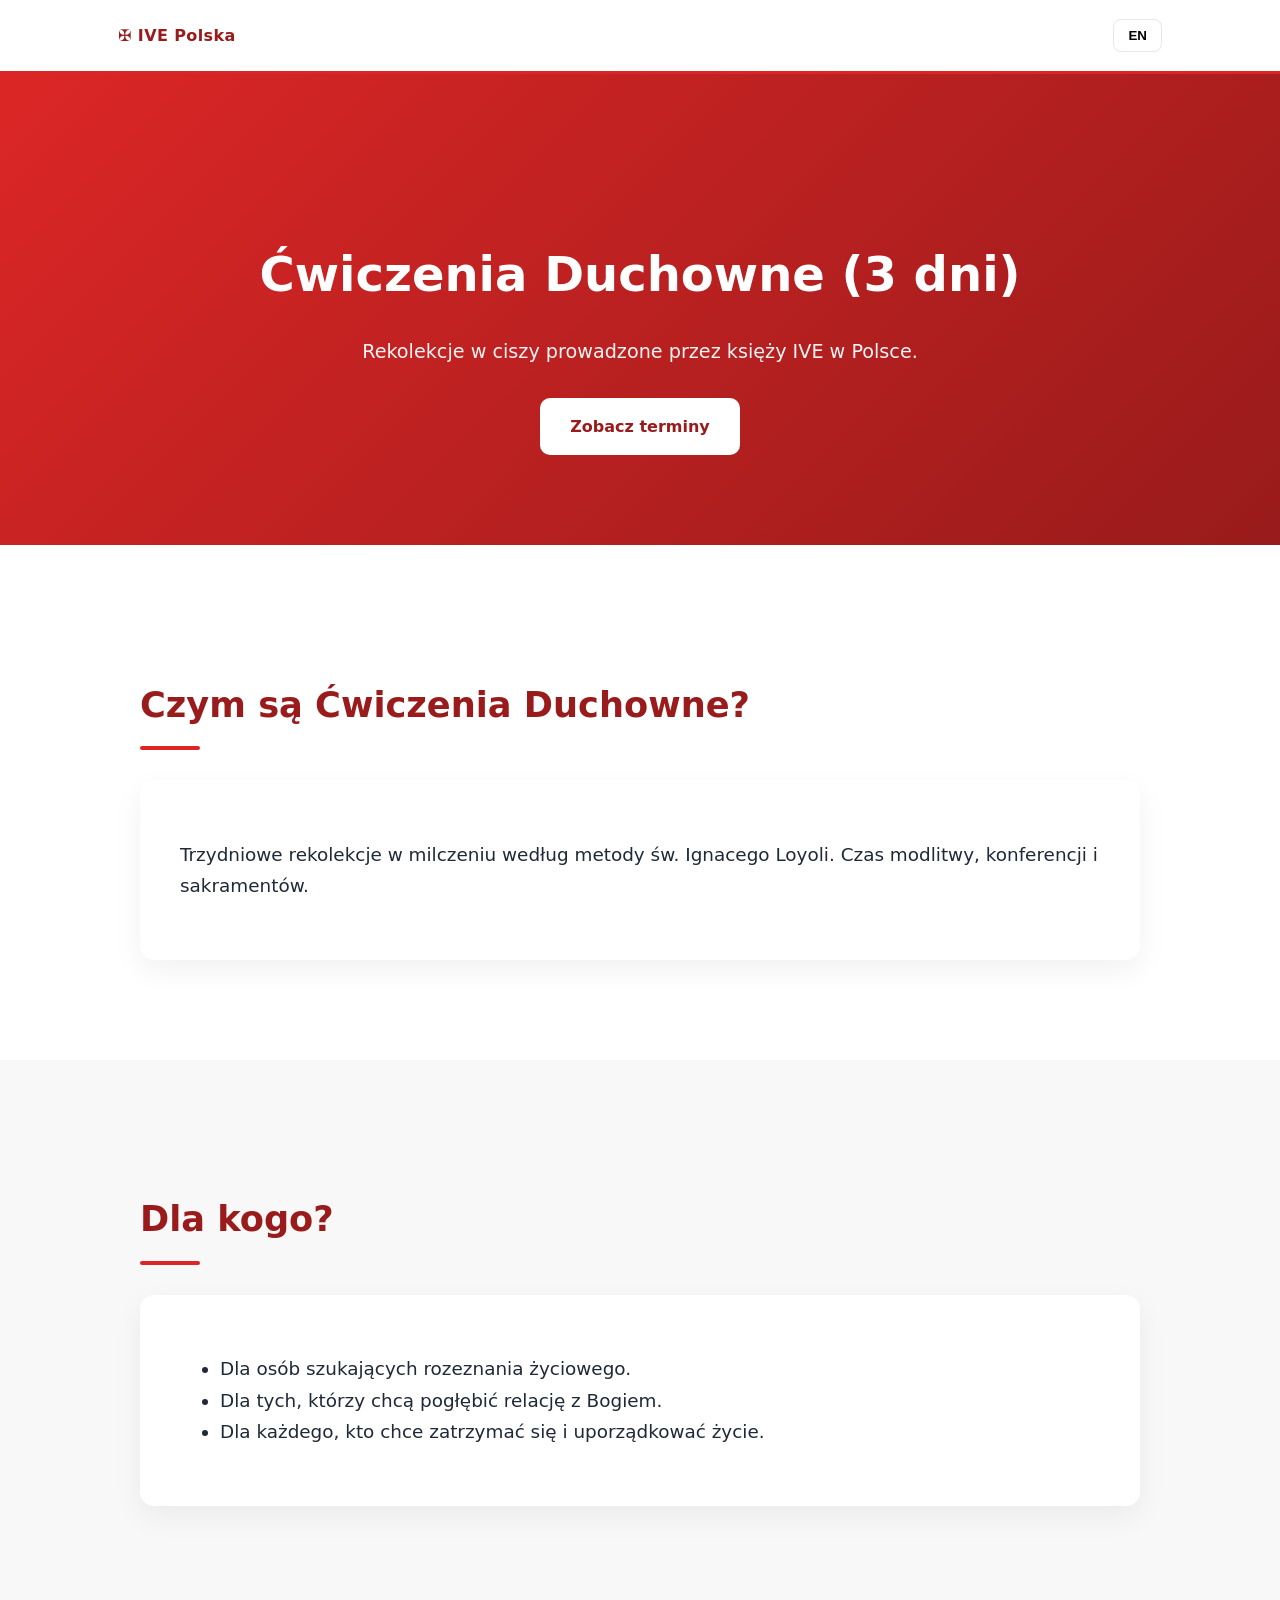
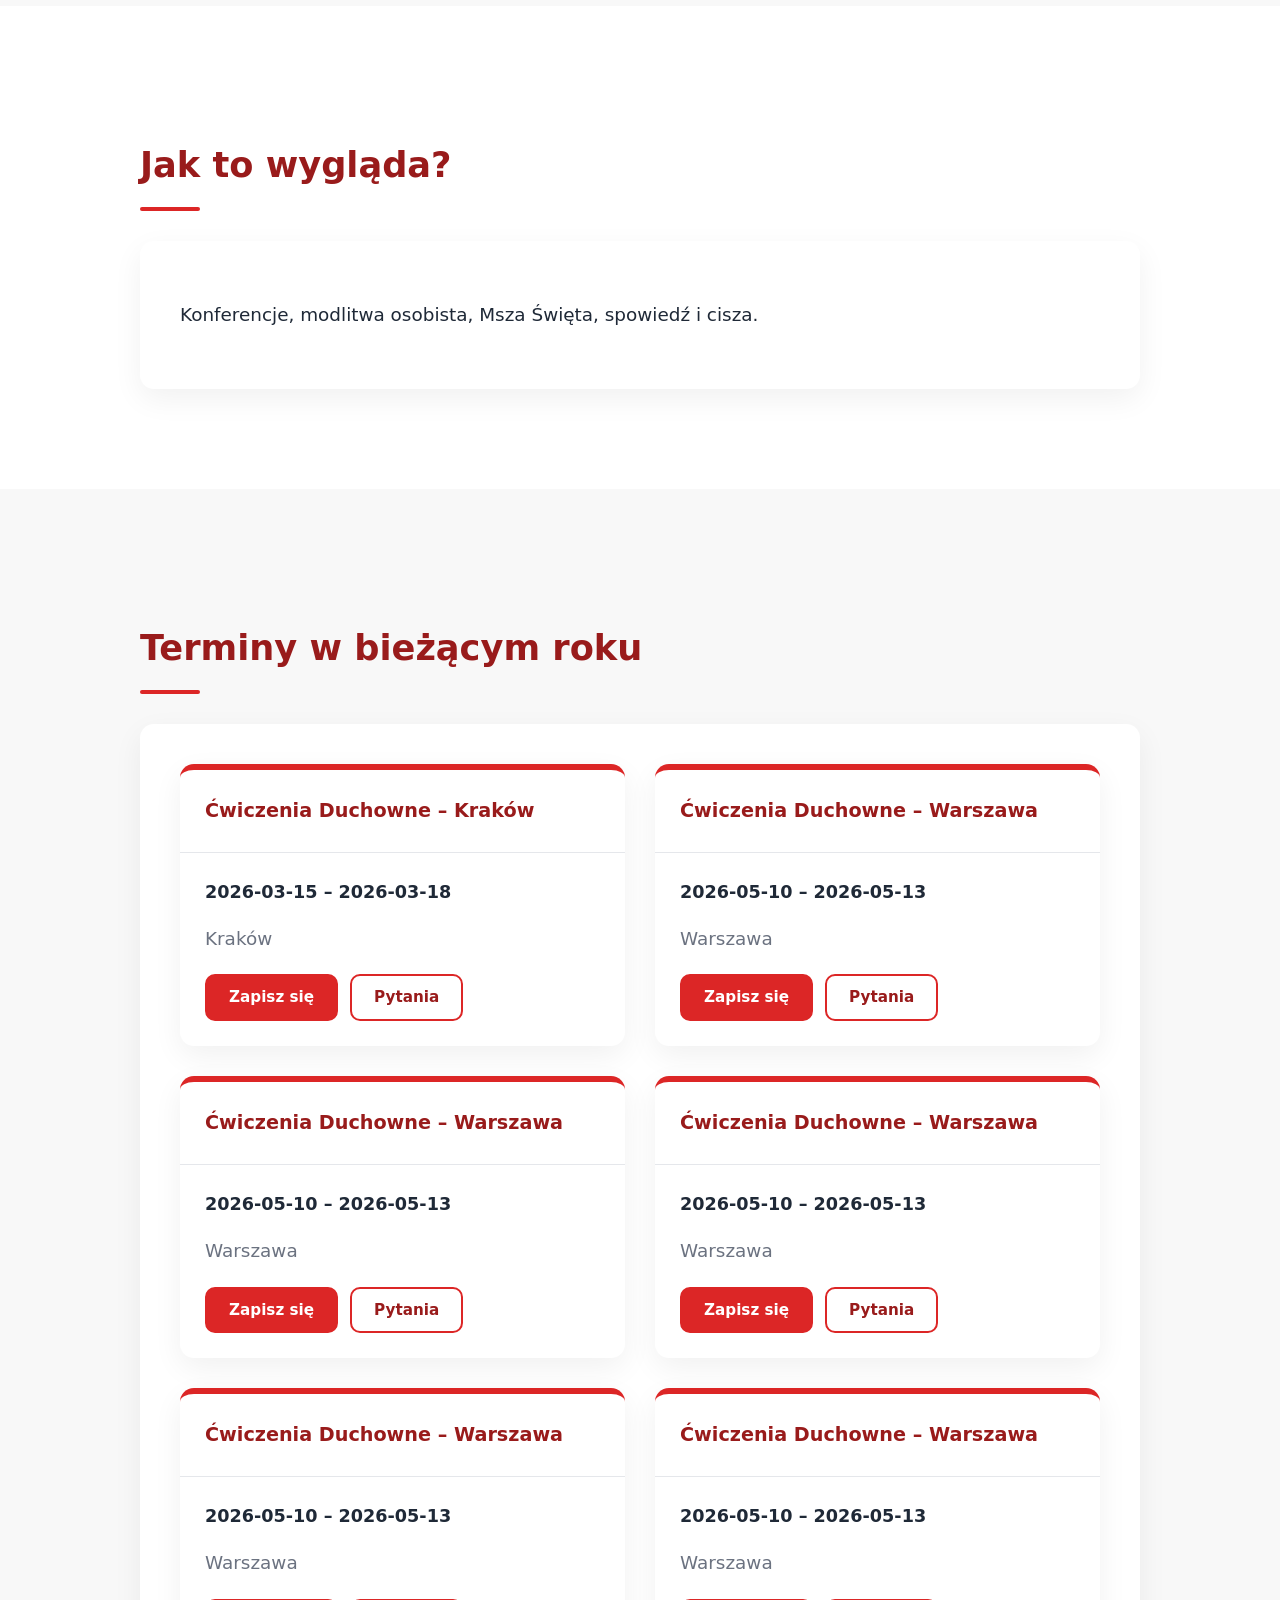
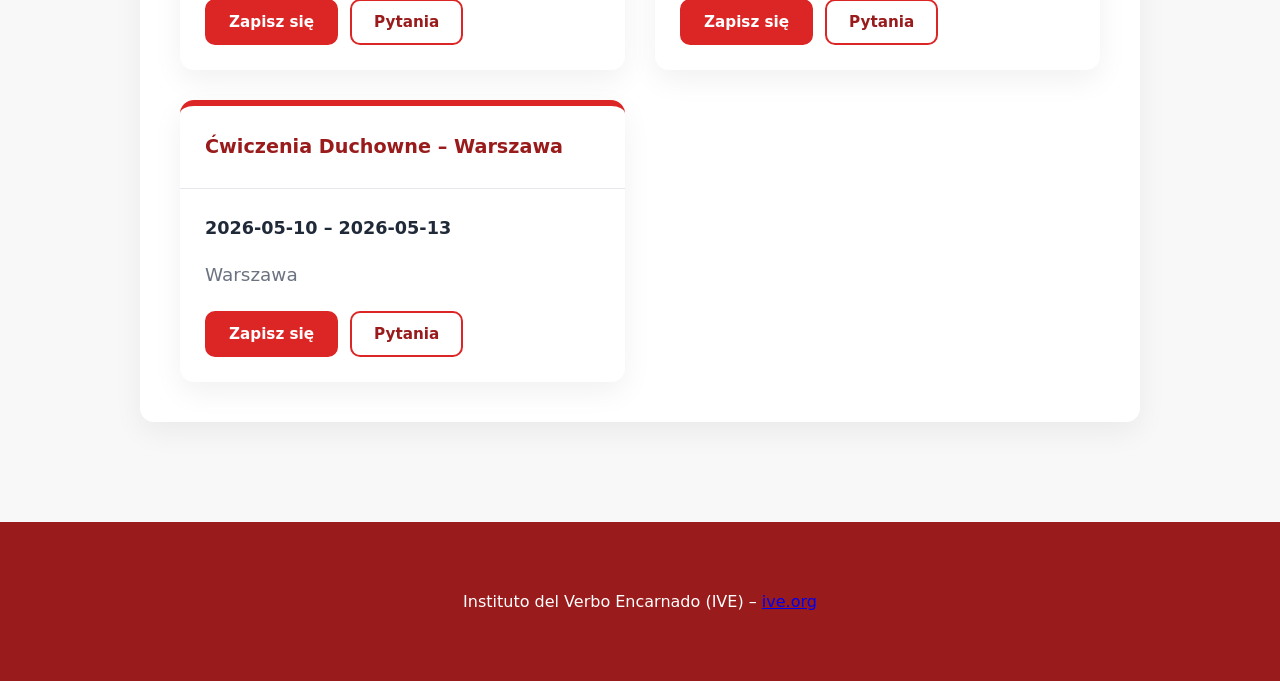
==== index.html @ 59ea500c "V0" ====
<!DOCTYPE html>
<html lang="pl">
<head>
  <meta charset="UTF-8" />
  <meta name="viewport" content="width=device-width, initial-scale=1.0" />
  <title>Ćwiczenia Duchowne IVE Polska</title>
  <meta name="description" content="Trzydniowe Ćwiczenia Duchowne prowadzone przez księży Instytutu IVE w Polsce. Sprawdź terminy i zapisz się." />
  <link rel="stylesheet" href="css/style.css" />
</head>
<body>

<header class="header">
  <div class="container">
    <div class="logo">✠ IVE Polska</div>
    <div>
      <button id="langToggle" class="btn-small">EN</button>
    </div>
  </div>
</header>

<section class="hero">
  <div class="container">
    <div id="countdown" class="countdown"></div>
    <h1 data-i18n="hero_title"></h1>
    <p data-i18n="hero_subtitle"></p>
    <a href="#events" class="btn-primary" data-i18n="hero_cta"></a>
  </div>
</section>

<section class="section">
  <div class="container">
    <div class="section-inner">
        <h2 data-i18n="about_title"></h2>
        <div class="content-block">
            <p data-i18n="about_text"></p>
        </div>
    </div>
  </div>
</section>

<section class="section alt">
  <div class="container">
    <div class="section-inner">
        <h2 data-i18n="for_whom_title"></h2>
        <div class="content-block">
            <ul>
            <li data-i18n="for_whom_1"></li>
            <li data-i18n="for_whom_2"></li>
            <li data-i18n="for_whom_3"></li>
            </ul>
        </div>
    </div>
  </div>
</section>

<section class="section">
  <div class="container">
    <div class="section-inner">
        <h2 data-i18n="how_title"></h2>
        <div class="content-block">
            <p data-i18n="how_text"></p>
        </div>
    </div>
  </div>
</section>

<section id="events" class="section alt">
  <div class="container">
    <div class="section-inner">
        <h2 data-i18n="events_title"></h2>
        <div class="content-block">
            <div id="eventsContainer" class="events-grid"></div>
        </div>
    </div>
  </div>
</section>

<footer class="footer">
  <div class="container">
    <p>Instituto del Verbo Encarnado (IVE) – <a href="https://ive.org" target="_blank">ive.org</a></p>
  </div>
</footer>

<script src="js/script.js"></script>
</body>
</html>
---- css/style.css ----
:root{
  --red:#dc2626;
  --redDark:#991b1b;
  --bg:#ffffff;
  --bgSoft:#f8f8f8;
  --text:#1f2937;
  --muted:#6b7280;
  --line:#e5e7eb;

  --radius:14px;
  --shadow:0 10px 30px rgba(0,0,0,.06);
  --shadowHover:0 18px 40px rgba(0,0,0,.10);
}

*{box-sizing:border-box}

body{
  margin:0;
  font-family: 'Segoe UI', system-ui, sans-serif;
  background:var(--bg);
  color:var(--text);
  line-height:1.7;
}

/* HEADER */

.header{
  background:white;
  border-bottom:3px solid var(--red);
  padding:18px 0;
}

.header .container{
  display:flex;
  justify-content:space-between;
  align-items:center;
}

.logo{
  font-weight:800;
  letter-spacing:.4px;
  color:var(--redDark);
  padding: 4px 0;
}

.btn-small{
  padding:8px 14px;
  border-radius:8px;
  border:1px solid var(--line);
  background:white;
  cursor:pointer;
  font-weight:600;
  margin-left: 10px;
}

/* HERO */

.hero{
  background:linear-gradient(135deg,var(--red),var(--redDark));
  color:white;
  text-align:center;
  padding:120px 20px 90px;
}

.hero h1{
  font-size:3rem;
  margin-bottom:20px;
}

.hero p{
  font-size:1.2rem;
  max-width:700px;
  margin:auto;
  opacity:.95;
}

.hero .btn-primary{
  margin-top:30px;
}

.btn-primary{
  display:inline-block;
  padding:15px 30px;
  background:white;
  color:var(--redDark);
  font-weight:700;
  text-decoration:none;
  border-radius:10px;
  transition:.3s;
}

.btn-primary:hover{
  transform:translateY(-2px);
  box-shadow:var(--shadowHover);
}

.countdown{
  margin-top:20px;
  font-weight:700;
  font-size:1.1rem;
  color:#fff4f4;
}

/* SECTIONS */

.section h2::after {
  content: "";
  display: block;
  width: 60px;
  height: 4px;
  background: var(--red);
  margin-top: 12px;
  border-radius: 2px;
}

.section-inner {
  max-width: 1000px;
  margin: 0 auto;
}

.section{
  padding:100px 20px;
}

.section.alt{
  background:var(--bgSoft);
}

.section h2{
  font-size:2.2rem;
  margin-bottom:30px;
  color:var(--redDark);
}

.content-block{
  background:white;
  padding:40px;
  border-radius:var(--radius);
  box-shadow:var(--shadow);
  max-width:1000px;
  margin:auto;
  font-size:1.15rem;
}

/* EVENTS */

.events-grid{
  display:grid;
  grid-template-columns:repeat(auto-fit,minmax(300px,1fr));
  gap:30px;
}

.event-card{
  background:white;
  border-radius:var(--radius);
  overflow:hidden;
  box-shadow:var(--shadow);
  transition:.3s;
  border-top:6px solid var(--red);
}

.event-card:hover{
  transform:translateY(-4px);
  box-shadow:var(--shadowHover);
}

.event-header{
  padding:25px;
  font-size:1.2rem;
  font-weight:700;
  color:var(--redDark);
}

.event-body{
  padding:25px;
  border-top:1px solid var(--line);
}

.event-date{
  font-weight:700;
  margin-bottom:15px;
  font-size:1.1rem;
}

.event-location{
  margin-bottom:20px;
  color:var(--muted);
}

/* ---------- BOTÕES CALENDÁRIO - CORREÇÃO REAL ---------- */

.event-actions {
  display: flex;
  gap: 12px;
  align-items: center; /* alinhamento vertical natural */
  margin-top: 14px;
}

.event-actions a {
  display: inline-block;
  padding: 12px 22px;
  border-radius: 10px;
  font-size: 0.95rem;
  font-weight: 700;
  text-decoration: none;
  transition: all .2s ease;
  line-height: 1.2;
  border: 2px solid transparent; /* ambos têm borda */
}

/* BOTÃO PRINCIPAL */
.event-actions .btn-primary {
  background: var(--red);
  color: white;
  border-color: var(--red);
}

.event-actions .btn-primary:hover {
  background: var(--redDark);
  border-color: var(--redDark);
}

/* BOTÃO SECUNDÁRIO */
.event-actions .btn-secondary {
  background: white;
  color: var(--redDark);
  border-color: var(--red);
}

.event-actions .btn-secondary:hover {
  background: rgba(220,38,38,.08);
}

/* FOOTER */

.footer{
  background:var(--redDark);
  color:white;
  padding:50px 20px;
  text-align:center;
}

/* Garante espaçamento lateral consistente */
.container {
  max-width: 1100px;
  margin: 0 auto;
  padding: 0 28px;
}

/* Ajuste específico do header */
.header {
  padding: 18px 0;
}

.header .container {
  padding: 0 28px;
}
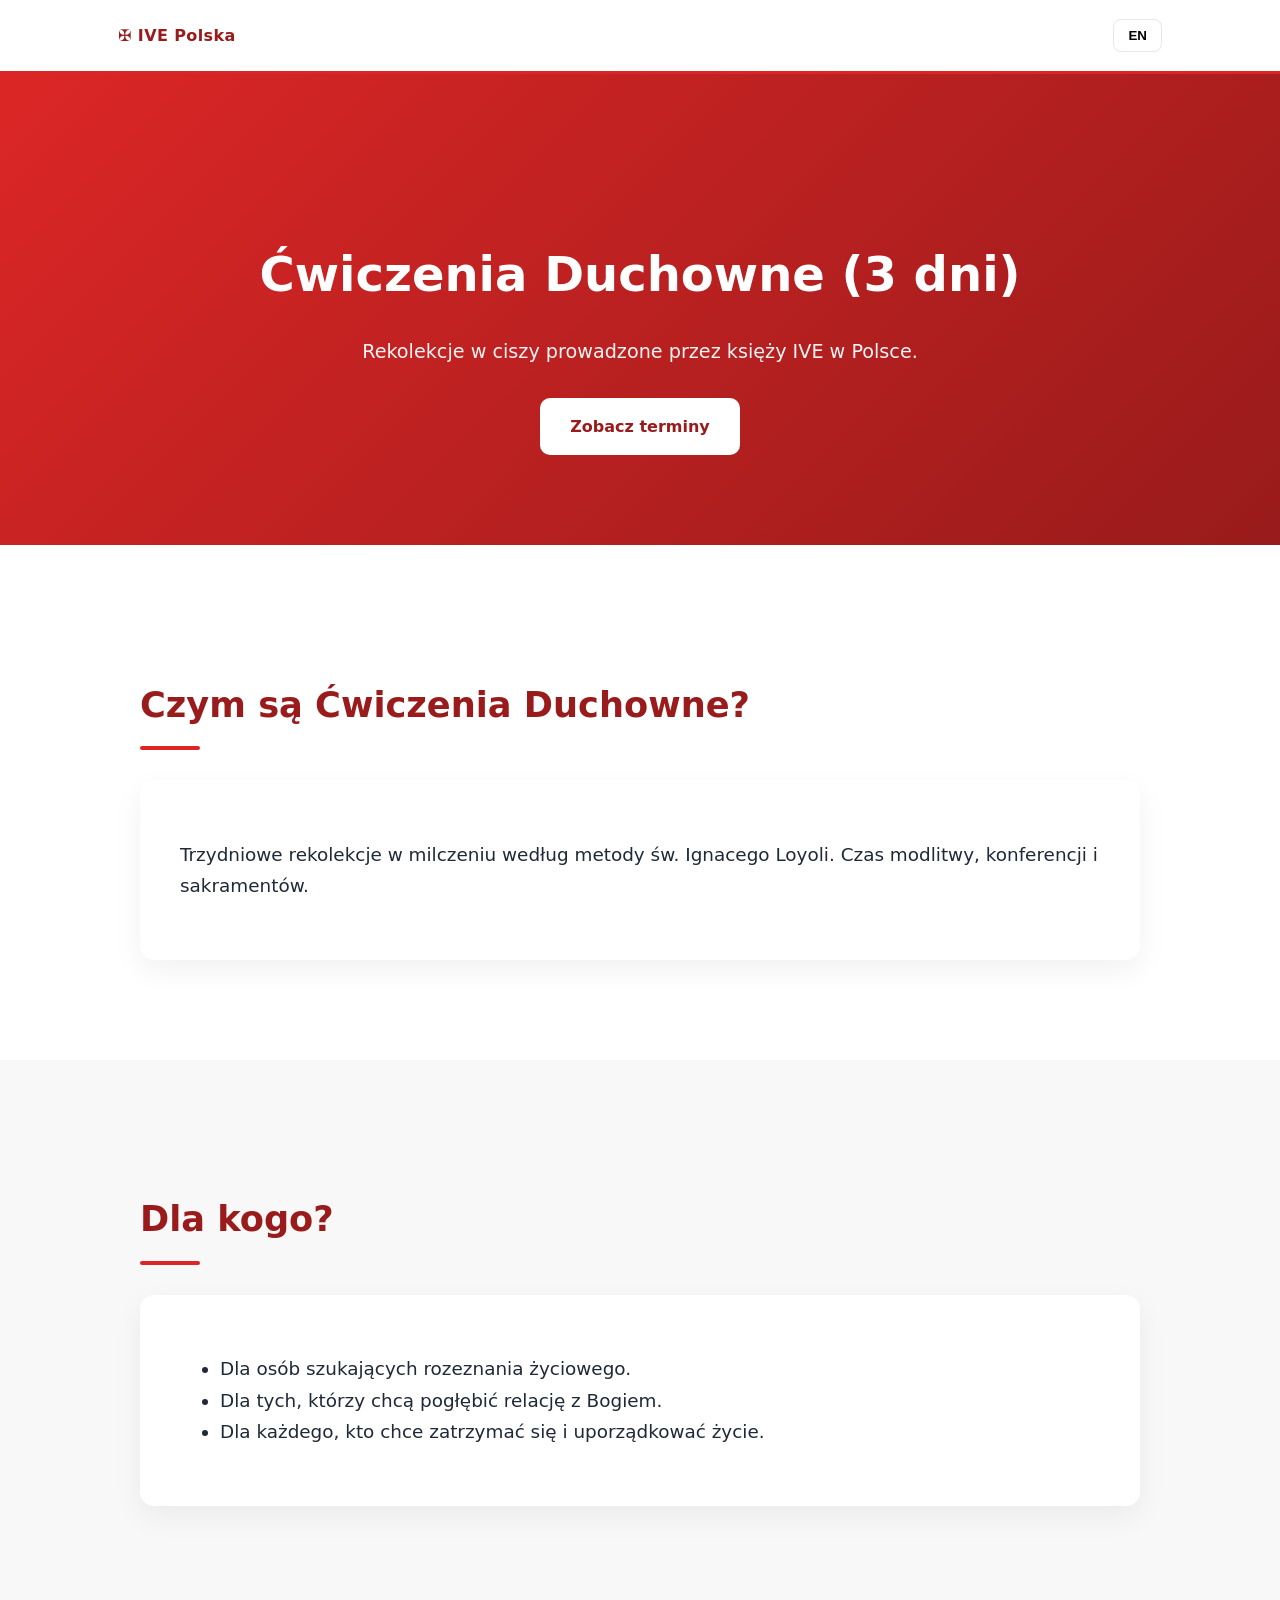
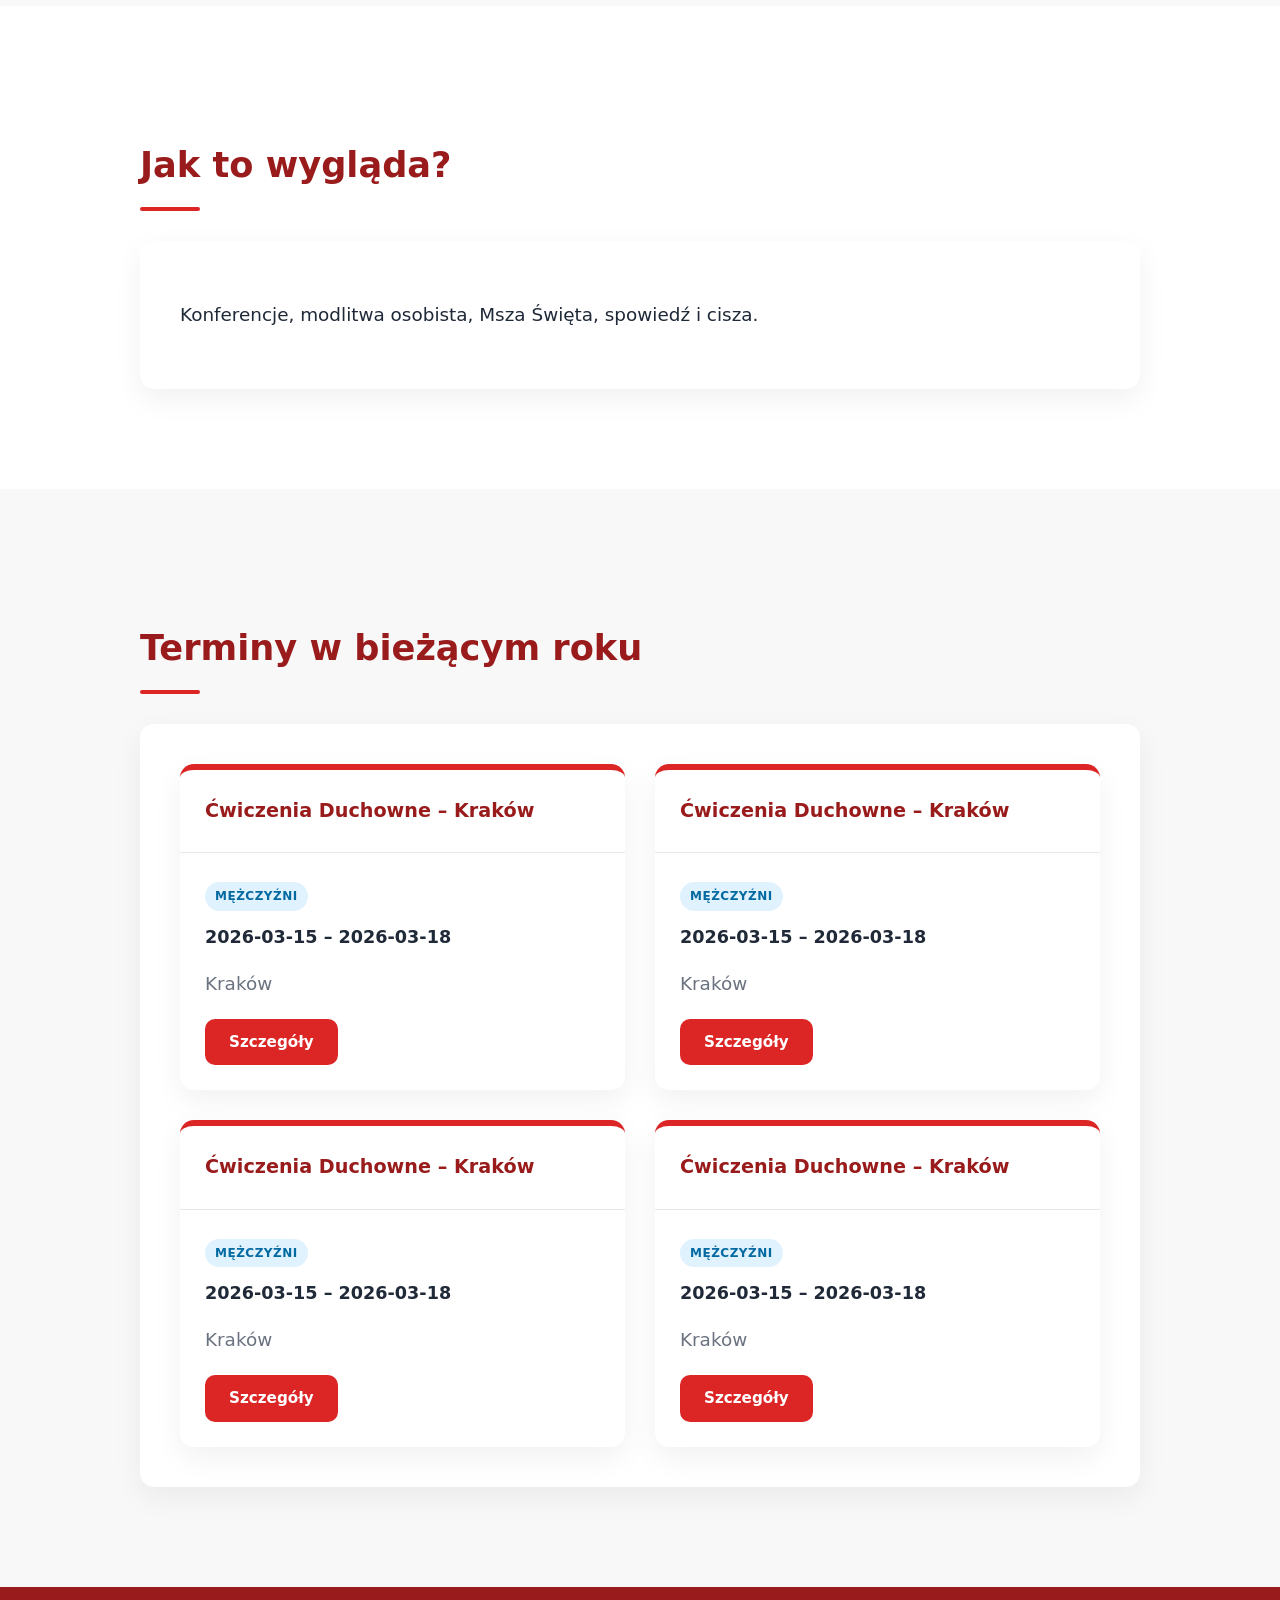
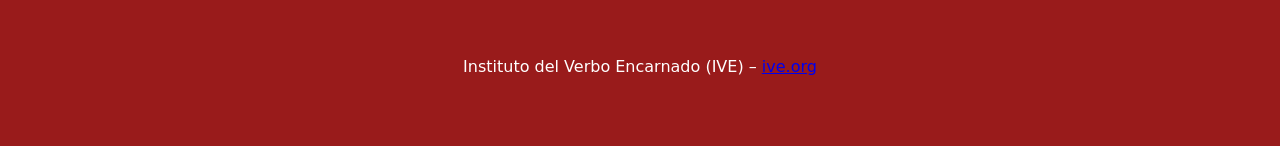
==== commit c5ea8210: "V0.1" ====
--- a/index.html
+++ b/index.html
@@ -3,9 +3,43 @@
 <head>
   <meta charset="UTF-8" />
   <meta name="viewport" content="width=device-width, initial-scale=1.0" />
-  <title>Ćwiczenia Duchowne IVE Polska</title>
-  <meta name="description" content="Trzydniowe Ćwiczenia Duchowne prowadzone przez księży Instytutu IVE w Polsce. Sprawdź terminy i zapisz się." />
+  <title>Ćwiczenia Duchowne IVE Polska | Rekolekcje 3-dniowe</title>
+  <meta name="title" content="Ćwiczenia Duchowne IVE Polska | Rekolekcje 3-dniowe">
+  <meta name="description" content="Trzydniowe Ćwiczenia Duchowne prowadzone przez księży Instytutu IVE w Polsce. Rekolekcje w ciszy według św. Ignacego Loyoli. Sprawdź terminy i zapisz się.">
+
+  <meta name="keywords" content="ćwiczenia duchowne, rekolekcje 3 dni, IVE Polska, rekolekcje w ciszy, św. Ignacy Loyola, rekolekcje katolickie Polska">
+  <meta name="author" content="Instituto del Verbo Encarnado - IVE Polska">
+  <meta name="robots" content="index, follow">
+
+  <link rel="canonical" href="https://TWOJ-DOMEN.pl/">
+
+  <meta property="og:type" content="website">
+  <meta property="og:url" content="https://TWOJ-DOMEN.pl/">
+  <meta property="og:title" content="Ćwiczenia Duchowne IVE Polska">
+  <meta property="og:description" content="Rekolekcje 3-dniowe w ciszy prowadzone przez księży IVE w Polsce. Zatrzymaj się. Posłuchaj Boga. Zdecyduj.">
+  <meta property="og:image" content="https://TWOJ-DOMEN.pl/og-image.jpg">
+  <meta property="og:locale" content="pl_PL">
+  <meta property="og:site_name" content="IVE Polska">
+
+  <meta name="twitter:card" content="summary_large_image">
+  <meta name="twitter:title" content="Ćwiczenia Duchowne IVE Polska">
+  <meta name="twitter:description" content="Trzydniowe rekolekcje w ciszy według św. Ignacego. Sprawdź terminy w Polsce.">
+  <meta name="twitter:image" content="https://TWOJ-DOMEN.pl/og-image.jpg">
+
+  <meta name="theme-color" content="#dc2626">
   <link rel="stylesheet" href="css/style.css" />
+  <script type="application/ld+json">
+  {
+    "@context": "https://schema.org",
+    "@type": "Organization",
+    "name": "IVE Polska",
+    "url": "https://TWOJ-DOMEN.pl/",
+    "logo": "https://TWOJ-DOMEN.pl/logo.png",
+    "sameAs": [
+      "https://ive.org"
+    ]
+  }
+  </script>  
 </head>
 <body>
 
--- a/css/style.css
+++ b/css/style.css
@@ -94,11 +94,15 @@
   box-shadow:var(--shadowHover);
 }
 
-.countdown{
-  margin-top:20px;
-  font-weight:700;
-  font-size:1.1rem;
-  color:#fff4f4;
+.countdown {
+  margin-top: 20px;
+  font-weight: 700;
+  font-size: 1.05rem;
+  color: var(--redDark);
+}
+
+.hero .countdown {
+  color: #fff4f4;
 }
 
 /* SECTIONS */
@@ -254,4 +258,93 @@
 
 .header .container {
   padding: 0 28px;
+}
+
+.event-badge {
+  display:inline-block;
+  font-size:.75rem;
+  font-weight:700;
+  padding:4px 10px;
+  border-radius:999px;
+  margin-bottom:12px;
+  text-transform:uppercase;
+  letter-spacing:.5px;
+}
+
+.badge-men { background:#e0f2fe; color:#0369a1; }
+.badge-women { background:#fce7f3; color:#9d174d; }
+.badge-mixed { background:#fee2e2; color:#991b1b; }
+
+.highlight-next {
+  border:2px solid var(--red);
+  box-shadow:0 20px 50px rgba(220,38,38,.15);
+}
+
+.breadcrumb {
+  font-size:.9rem;
+  margin-bottom:20px;
+  color:#6b7280;
+}
+.breadcrumb a {
+  text-decoration:none;
+  color:var(--redDark);
+}
+
+.detail-title {
+  font-size: 2.4rem;
+  margin-bottom: 10px;
+  color: var(--redDark);
+}
+
+.detail-meta {
+  margin: 20px 0;
+  padding: 20px;
+  background: var(--bgSoft);
+  border-radius: var(--radius);
+  border: 1px solid var(--line);
+}
+
+.meta-item {
+  margin-bottom: 10px;
+  font-size: 1.05rem;
+}
+
+.detail-description {
+  margin-top: 20px;
+  font-size: 1.15rem;
+  line-height: 1.8;
+}
+
+/* ---------- BOTÃO DETALHE ---------- */
+
+.detail-actions {
+  margin-top: 40px;
+  display: flex;
+  justify-content: center;
+}
+
+.detail-actions .btn-primary {
+  padding: 18px 40px;
+  font-size: 1.05rem;
+  font-weight: 800;
+  border-radius: 14px;
+  background: var(--red);
+  color: white;
+  border: none;
+  box-shadow: 0 15px 40px rgba(220,38,38,.25);
+  transition: all .25s ease;
+}
+
+.detail-actions .btn-primary:hover {
+  background: var(--redDark);
+  transform: translateY(-3px);
+  box-shadow: 0 20px 50px rgba(220,38,38,.35);
+}
+
+.detail-actions {
+  margin-top: 50px;
+  padding-top: 30px;
+  border-top: 1px solid var(--line);
+  display: flex;
+  justify-content: center;
 }
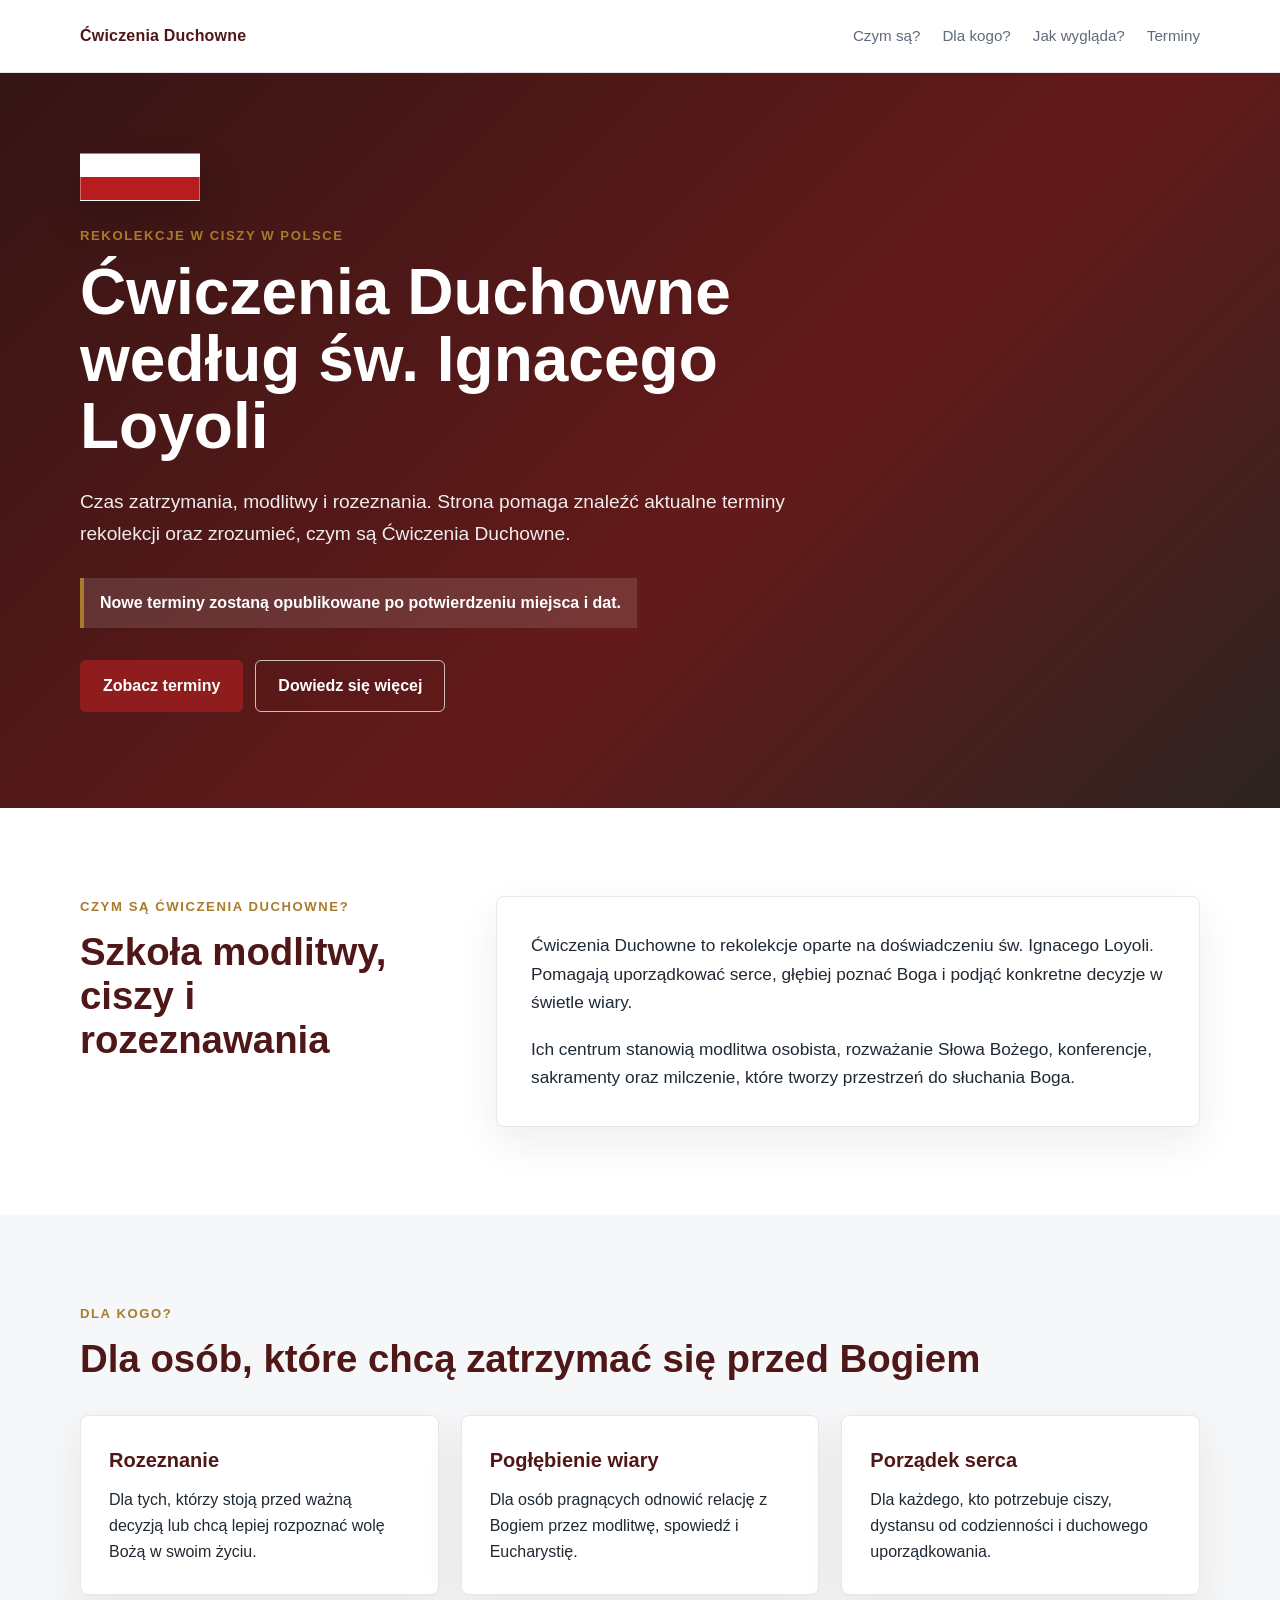
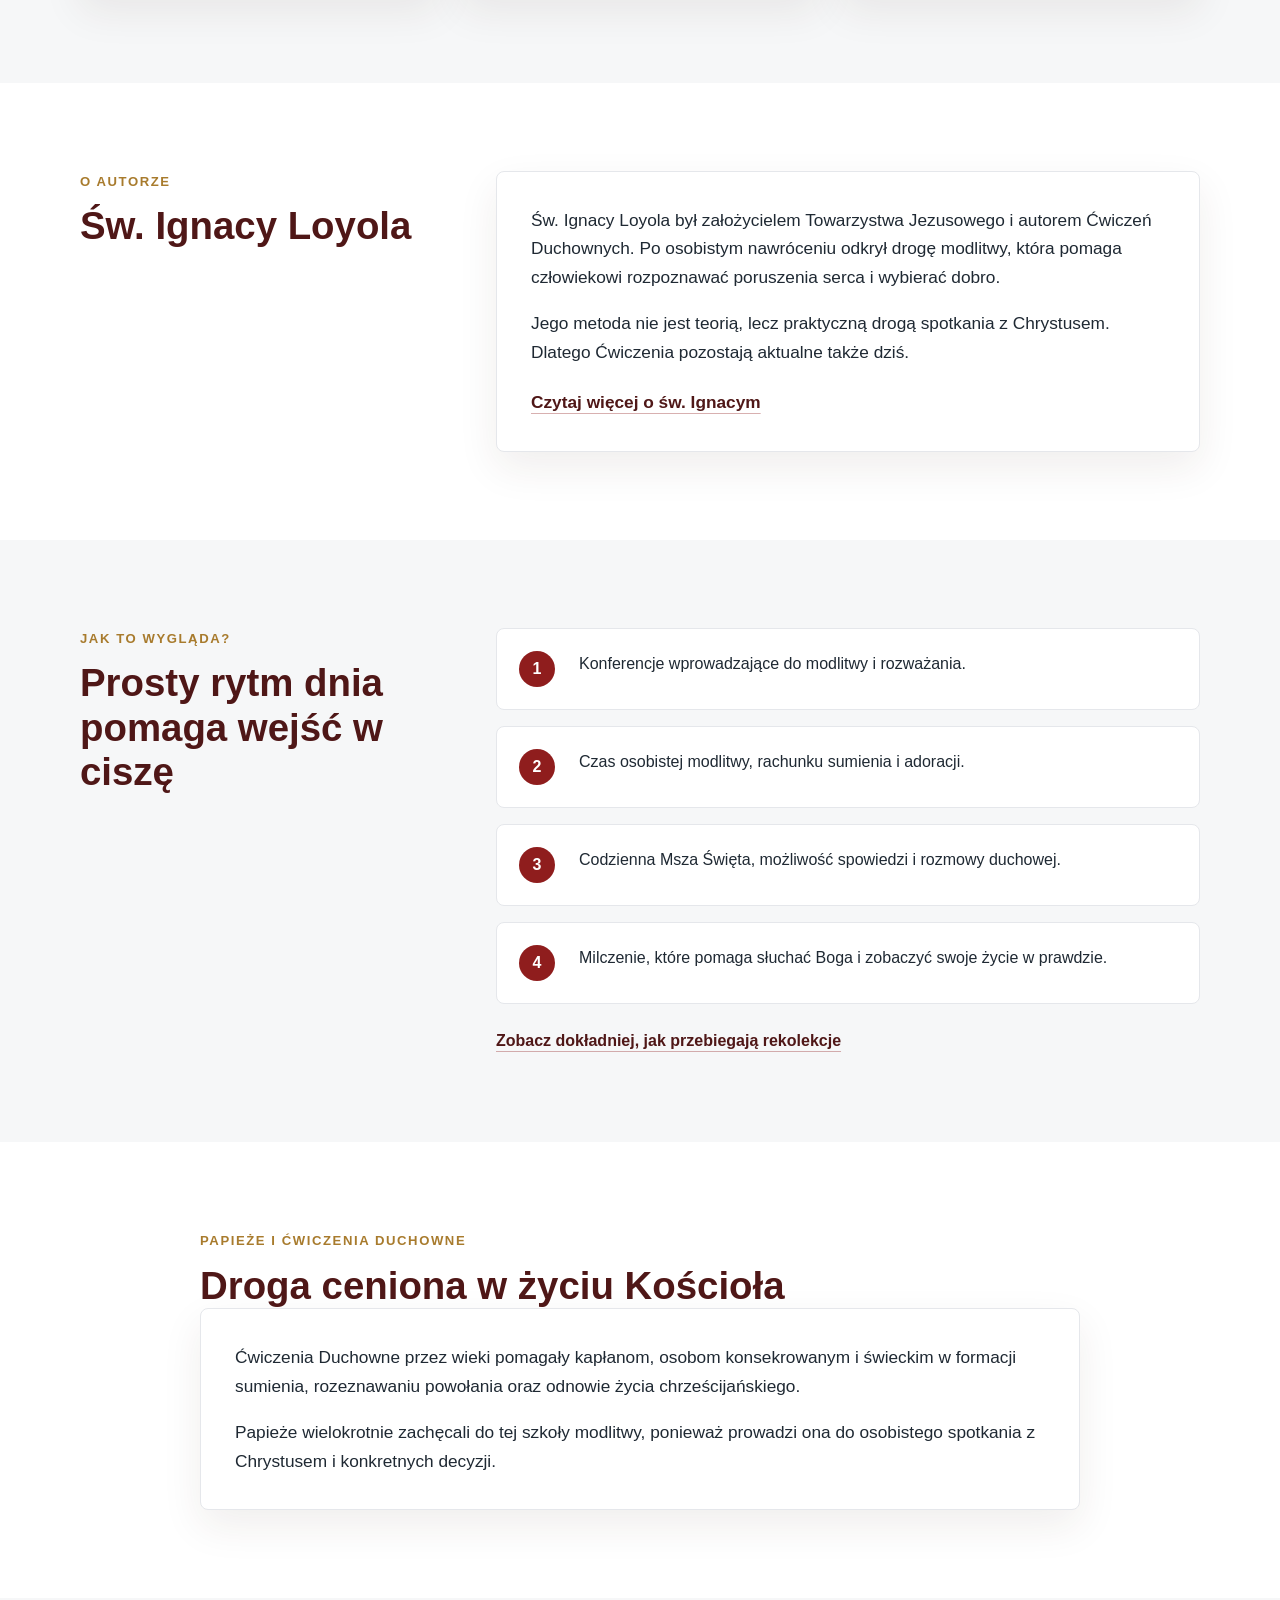
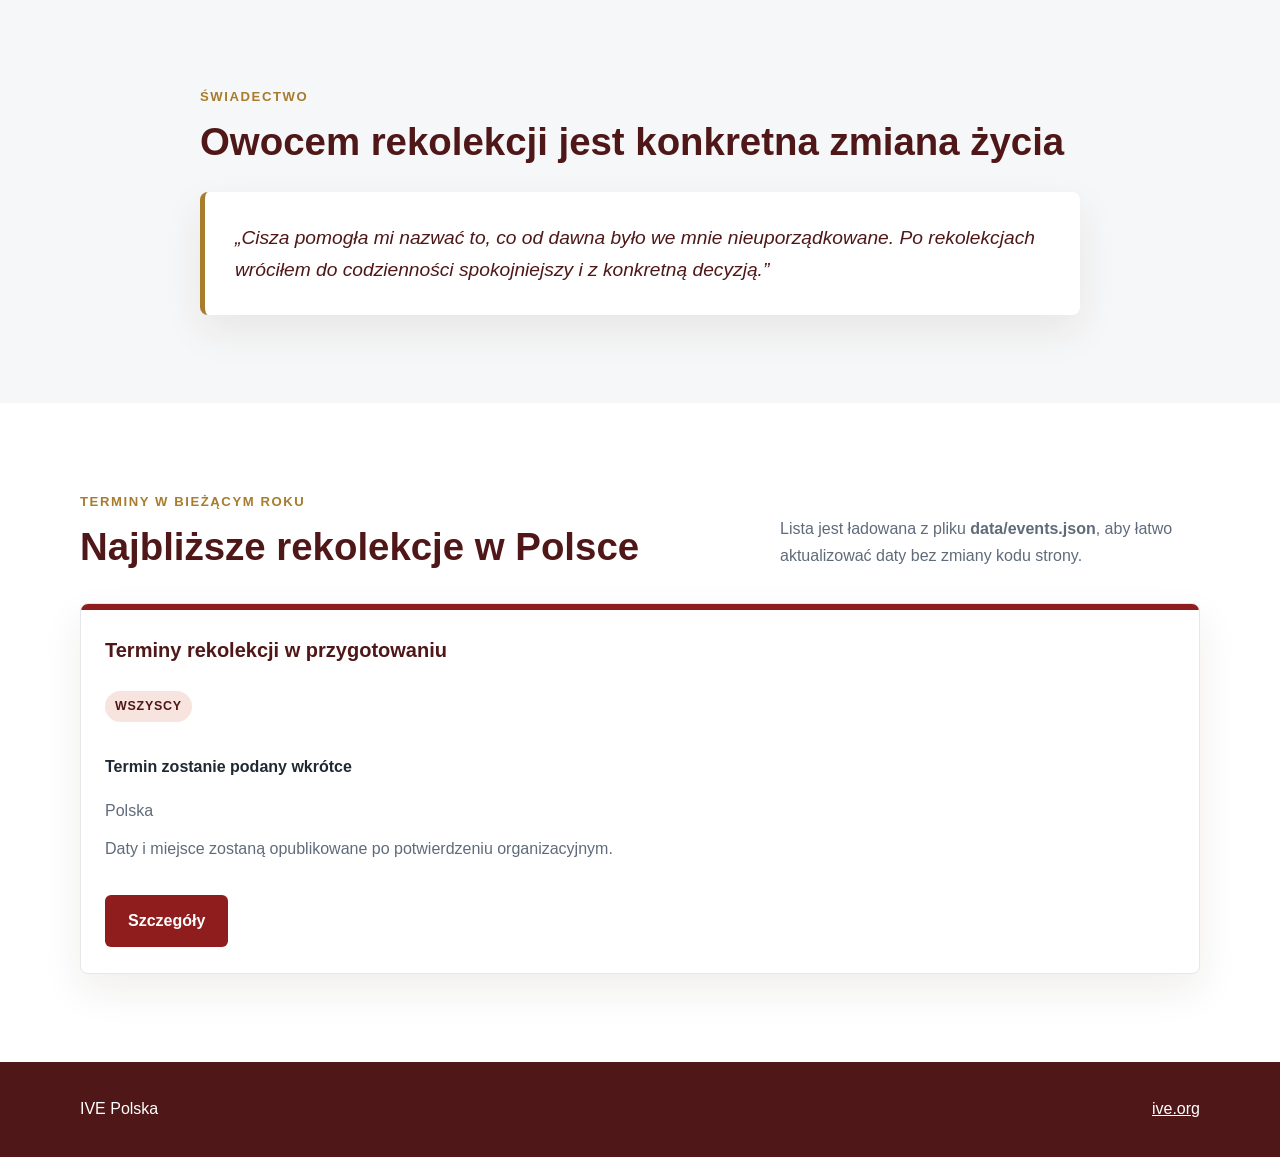
==== commit c89426af: "teste" ====
--- a/index.html
+++ b/index.html
@@ -3,118 +3,180 @@
 <head>
   <meta charset="UTF-8" />
   <meta name="viewport" content="width=device-width, initial-scale=1.0" />
-  <title>Ćwiczenia Duchowne IVE Polska | Rekolekcje 3-dniowe</title>
-  <meta name="title" content="Ćwiczenia Duchowne IVE Polska | Rekolekcje 3-dniowe">
-  <meta name="description" content="Trzydniowe Ćwiczenia Duchowne prowadzone przez księży Instytutu IVE w Polsce. Rekolekcje w ciszy według św. Ignacego Loyoli. Sprawdź terminy i zapisz się.">
+  <title>Ćwiczenia Duchowne w Polsce | Rekolekcje ignacjańskie</title>
+  <meta name="description" content="Informacje o Ćwiczeniach Duchownych w Polsce: czym są, dla kogo są przeznaczone, jak wyglądają oraz aktualne terminy rekolekcji." />
+  <meta name="keywords" content="ćwiczenia duchowne, rekolekcje w Polsce, rekolekcje ignacjańskie, rekolekcje w ciszy, św. Ignacy Loyola" />
+  <meta name="author" content="IVE Polska" />
+  <meta name="robots" content="index, follow" />
+  <meta name="theme-color" content="#8f1d1d" />
 
-  <meta name="keywords" content="ćwiczenia duchowne, rekolekcje 3 dni, IVE Polska, rekolekcje w ciszy, św. Ignacy Loyola, rekolekcje katolickie Polska">
-  <meta name="author" content="Instituto del Verbo Encarnado - IVE Polska">
-  <meta name="robots" content="index, follow">
+  <meta property="og:type" content="website" />
+  <meta property="og:title" content="Ćwiczenia Duchowne w Polsce" />
+  <meta property="og:description" content="Rekolekcje w ciszy według metody św. Ignacego Loyoli. Sprawdź terminy w bieżącym roku." />
+  <meta property="og:locale" content="pl_PL" />
 
-  <link rel="canonical" href="https://TWOJ-DOMEN.pl/">
-
-  <meta property="og:type" content="website">
-  <meta property="og:url" content="https://TWOJ-DOMEN.pl/">
-  <meta property="og:title" content="Ćwiczenia Duchowne IVE Polska">
-  <meta property="og:description" content="Rekolekcje 3-dniowe w ciszy prowadzone przez księży IVE w Polsce. Zatrzymaj się. Posłuchaj Boga. Zdecyduj.">
-  <meta property="og:image" content="https://TWOJ-DOMEN.pl/og-image.jpg">
-  <meta property="og:locale" content="pl_PL">
-  <meta property="og:site_name" content="IVE Polska">
-
-  <meta name="twitter:card" content="summary_large_image">
-  <meta name="twitter:title" content="Ćwiczenia Duchowne IVE Polska">
-  <meta name="twitter:description" content="Trzydniowe rekolekcje w ciszy według św. Ignacego. Sprawdź terminy w Polsce.">
-  <meta name="twitter:image" content="https://TWOJ-DOMEN.pl/og-image.jpg">
-
-  <meta name="theme-color" content="#dc2626">
   <link rel="stylesheet" href="css/style.css" />
-  <script type="application/ld+json">
-  {
-    "@context": "https://schema.org",
-    "@type": "Organization",
-    "name": "IVE Polska",
-    "url": "https://TWOJ-DOMEN.pl/",
-    "logo": "https://TWOJ-DOMEN.pl/logo.png",
-    "sameAs": [
-      "https://ive.org"
-    ]
-  }
-  </script>  
 </head>
 <body>
+  <header class="site-header">
+    <div class="container header-bar">
+      <a class="brand" href="#top">Ćwiczenia Duchowne</a>
+      <nav class="main-nav" aria-label="Główna nawigacja">
+        <a href="#czym-sa">Czym są?</a>
+        <a href="#dla-kogo">Dla kogo?</a>
+        <a href="#jak-to-wyglada">Jak wygląda?</a>
+        <a href="#terminy">Terminy</a>
+      </nav>
+    </div>
+  </header>
 
-<header class="header">
-  <div class="container">
-    <div class="logo">✠ IVE Polska</div>
-    <div>
-      <button id="langToggle" class="btn-small">EN</button>
+  <main id="top">
+    <section class="hero">
+      <div class="container hero-content">
+        <div class="poland-mark" aria-hidden="true"></div>
+        <p class="eyebrow">Rekolekcje w ciszy w Polsce</p>
+        <h1>Ćwiczenia Duchowne według św. Ignacego Loyoli</h1>
+        <p class="hero-lead">
+          Czas zatrzymania, modlitwy i rozeznania. Strona pomaga znaleźć aktualne terminy rekolekcji oraz zrozumieć, czym są Ćwiczenia Duchowne.
+        </p>
+        <div id="countdown" class="countdown" aria-live="polite"></div>
+        <div class="hero-actions">
+          <a class="btn-primary" href="#terminy">Zobacz terminy</a>
+          <a class="btn-secondary" href="#czym-sa">Dowiedz się więcej</a>
+        </div>
+      </div>
+    </section>
+
+    <section id="czym-sa" class="section">
+      <div class="container two-column">
+        <div>
+          <p class="section-kicker">Czym są Ćwiczenia Duchowne?</p>
+          <h2>Szkoła modlitwy, ciszy i rozeznawania</h2>
+        </div>
+        <div class="text-panel">
+          <p>
+            Ćwiczenia Duchowne to rekolekcje oparte na doświadczeniu św. Ignacego Loyoli. Pomagają uporządkować serce, głębiej poznać Boga i podjąć konkretne decyzje w świetle wiary.
+          </p>
+          <p>
+            Ich centrum stanowią modlitwa osobista, rozważanie Słowa Bożego, konferencje, sakramenty oraz milczenie, które tworzy przestrzeń do słuchania Boga.
+          </p>
+        </div>
+      </div>
+    </section>
+
+    <section id="dla-kogo" class="section section-muted">
+      <div class="container">
+        <p class="section-kicker">Dla kogo?</p>
+        <h2>Dla osób, które chcą zatrzymać się przed Bogiem</h2>
+        <div class="feature-grid">
+          <article class="feature">
+            <h3>Rozeznanie</h3>
+            <p>Dla tych, którzy stoją przed ważną decyzją lub chcą lepiej rozpoznać wolę Bożą w swoim życiu.</p>
+          </article>
+          <article class="feature">
+            <h3>Pogłębienie wiary</h3>
+            <p>Dla osób pragnących odnowić relację z Bogiem przez modlitwę, spowiedź i Eucharystię.</p>
+          </article>
+          <article class="feature">
+            <h3>Porządek serca</h3>
+            <p>Dla każdego, kto potrzebuje ciszy, dystansu od codzienności i duchowego uporządkowania.</p>
+          </article>
+        </div>
+      </div>
+    </section>
+
+    <section id="autor" class="section">
+      <div class="container two-column">
+        <div>
+          <p class="section-kicker">O autorze</p>
+          <h2>Św. Ignacy Loyola</h2>
+        </div>
+        <div class="text-panel">
+          <p>
+            Św. Ignacy Loyola był założycielem Towarzystwa Jezusowego i autorem Ćwiczeń Duchownych. Po osobistym nawróceniu odkrył drogę modlitwy, która pomaga człowiekowi rozpoznawać poruszenia serca i wybierać dobro.
+          </p>
+          <p>
+            Jego metoda nie jest teorią, lecz praktyczną drogą spotkania z Chrystusem. Dlatego Ćwiczenia pozostają aktualne także dziś.
+          </p>
+          <a class="text-link" href="autor.html">Czytaj więcej o św. Ignacym</a>
+        </div>
+      </div>
+    </section>
+
+    <section id="jak-to-wyglada" class="section section-muted">
+      <div class="container two-column">
+        <div>
+          <p class="section-kicker">Jak to wygląda?</p>
+          <h2>Prosty rytm dnia pomaga wejść w ciszę</h2>
+        </div>
+        <div class="steps">
+          <div class="step">
+            <span>1</span>
+            <p>Konferencje wprowadzające do modlitwy i rozważania.</p>
+          </div>
+          <div class="step">
+            <span>2</span>
+            <p>Czas osobistej modlitwy, rachunku sumienia i adoracji.</p>
+          </div>
+          <div class="step">
+            <span>3</span>
+            <p>Codzienna Msza Święta, możliwość spowiedzi i rozmowy duchowej.</p>
+          </div>
+          <div class="step">
+            <span>4</span>
+            <p>Milczenie, które pomaga słuchać Boga i zobaczyć swoje życie w prawdzie.</p>
+          </div>
+          <a class="text-link" href="jak-to-wyglada.html">Zobacz dokładniej, jak przebiegają rekolekcje</a>
+        </div>
+      </div>
+    </section>
+
+    <section id="papieze" class="section">
+      <div class="container narrow">
+        <p class="section-kicker">Papieże i Ćwiczenia Duchowne</p>
+        <h2>Droga ceniona w życiu Kościoła</h2>
+        <div class="quote-panel">
+          <p>
+            Ćwiczenia Duchowne przez wieki pomagały kapłanom, osobom konsekrowanym i świeckim w formacji sumienia, rozeznawaniu powołania oraz odnowie życia chrześcijańskiego.
+          </p>
+          <p>
+            Papieże wielokrotnie zachęcali do tej szkoły modlitwy, ponieważ prowadzi ona do osobistego spotkania z Chrystusem i konkretnych decyzji.
+          </p>
+        </div>
+      </div>
+    </section>
+
+    <section id="swiadectwo" class="section section-muted">
+      <div class="container narrow">
+        <p class="section-kicker">Świadectwo</p>
+        <h2>Owocem rekolekcji jest konkretna zmiana życia</h2>
+        <blockquote>
+          „Cisza pomogła mi nazwać to, co od dawna było we mnie nieuporządkowane. Po rekolekcjach wróciłem do codzienności spokojniejszy i z konkretną decyzją.”
+        </blockquote>
+      </div>
+    </section>
+
+    <section id="terminy" class="section">
+      <div class="container">
+        <div class="section-heading">
+          <div>
+            <p class="section-kicker">Terminy w bieżącym roku</p>
+            <h2>Najbliższe rekolekcje w Polsce</h2>
+          </div>
+          <p>Lista jest ładowana z pliku <strong>data/events.json</strong>, aby łatwo aktualizować daty bez zmiany kodu strony.</p>
+        </div>
+        <div id="eventsContainer" class="events-grid" aria-live="polite"></div>
+      </div>
+    </section>
+  </main>
+
+  <footer class="footer">
+    <div class="container footer-content">
+      <p>IVE Polska</p>
+      <a href="https://ive.org" target="_blank" rel="noopener">ive.org</a>
     </div>
-  </div>
-</header>
+  </footer>
 
-<section class="hero">
-  <div class="container">
-    <div id="countdown" class="countdown"></div>
-    <h1 data-i18n="hero_title"></h1>
-    <p data-i18n="hero_subtitle"></p>
-    <a href="#events" class="btn-primary" data-i18n="hero_cta"></a>
-  </div>
-</section>
-
-<section class="section">
-  <div class="container">
-    <div class="section-inner">
-        <h2 data-i18n="about_title"></h2>
-        <div class="content-block">
-            <p data-i18n="about_text"></p>
-        </div>
-    </div>
-  </div>
-</section>
-
-<section class="section alt">
-  <div class="container">
-    <div class="section-inner">
-        <h2 data-i18n="for_whom_title"></h2>
-        <div class="content-block">
-            <ul>
-            <li data-i18n="for_whom_1"></li>
-            <li data-i18n="for_whom_2"></li>
-            <li data-i18n="for_whom_3"></li>
-            </ul>
-        </div>
-    </div>
-  </div>
-</section>
-
-<section class="section">
-  <div class="container">
-    <div class="section-inner">
-        <h2 data-i18n="how_title"></h2>
-        <div class="content-block">
-            <p data-i18n="how_text"></p>
-        </div>
-    </div>
-  </div>
-</section>
-
-<section id="events" class="section alt">
-  <div class="container">
-    <div class="section-inner">
-        <h2 data-i18n="events_title"></h2>
-        <div class="content-block">
-            <div id="eventsContainer" class="events-grid"></div>
-        </div>
-    </div>
-  </div>
-</section>
-
-<footer class="footer">
-  <div class="container">
-    <p>Instituto del Verbo Encarnado (IVE) – <a href="https://ive.org" target="_blank">ive.org</a></p>
-  </div>
-</footer>
-
-<script src="js/script.js"></script>
+  <script src="js/script.js"></script>
 </body>
-</html>+</html>
--- a/css/style.css
+++ b/css/style.css
@@ -1,350 +1,477 @@
-:root{
-  --red:#dc2626;
-  --redDark:#991b1b;
-  --bg:#ffffff;
-  --bgSoft:#f8f8f8;
-  --text:#1f2937;
-  --muted:#6b7280;
-  --line:#e5e7eb;
-
-  --radius:14px;
-  --shadow:0 10px 30px rgba(0,0,0,.06);
-  --shadowHover:0 18px 40px rgba(0,0,0,.10);
-}
-
-*{box-sizing:border-box}
-
-body{
-  margin:0;
-  font-family: 'Segoe UI', system-ui, sans-serif;
-  background:var(--bg);
-  color:var(--text);
-  line-height:1.7;
-}
-
-/* HEADER */
-
-.header{
-  background:white;
-  border-bottom:3px solid var(--red);
-  padding:18px 0;
-}
-
-.header .container{
-  display:flex;
-  justify-content:space-between;
-  align-items:center;
-}
-
-.logo{
-  font-weight:800;
-  letter-spacing:.4px;
-  color:var(--redDark);
-  padding: 4px 0;
-}
-
-.btn-small{
-  padding:8px 14px;
-  border-radius:8px;
-  border:1px solid var(--line);
-  background:white;
-  cursor:pointer;
-  font-weight:600;
-  margin-left: 10px;
-}
-
-/* HERO */
-
-.hero{
-  background:linear-gradient(135deg,var(--red),var(--redDark));
-  color:white;
-  text-align:center;
-  padding:120px 20px 90px;
-}
-
-.hero h1{
-  font-size:3rem;
-  margin-bottom:20px;
-}
-
-.hero p{
-  font-size:1.2rem;
-  max-width:700px;
-  margin:auto;
-  opacity:.95;
-}
-
-.hero .btn-primary{
-  margin-top:30px;
-}
-
-.btn-primary{
-  display:inline-block;
-  padding:15px 30px;
-  background:white;
-  color:var(--redDark);
-  font-weight:700;
-  text-decoration:none;
-  border-radius:10px;
-  transition:.3s;
-}
-
-.btn-primary:hover{
-  transform:translateY(-2px);
-  box-shadow:var(--shadowHover);
+:root {
+  --red: #8f1d1d;
+  --red-dark: #4f1717;
+  --ink: #1f2933;
+  --muted: #5f6b7a;
+  --paper: #ffffff;
+  --soft: #f6f7f8;
+  --line: #e5e7eb;
+  --gold: #a87b2d;
+  --shadow: 0 16px 40px rgba(70, 43, 26, .08);
+}
+
+* {
+  box-sizing: border-box;
+}
+
+html {
+  scroll-behavior: smooth;
+}
+
+body {
+  margin: 0;
+  color: var(--ink);
+  background: var(--paper);
+  font-family: "Segoe UI", Arial, sans-serif;
+  line-height: 1.65;
+}
+
+a {
+  color: inherit;
+}
+
+.container {
+  width: min(1120px, calc(100% - 40px));
+  margin: 0 auto;
+}
+
+.site-header {
+  position: sticky;
+  top: 0;
+  z-index: 10;
+  background: rgba(255, 255, 255, .96);
+  border-bottom: 1px solid var(--line);
+  backdrop-filter: blur(10px);
+}
+
+.header-bar {
+  min-height: 72px;
+  display: flex;
+  align-items: center;
+  justify-content: space-between;
+  gap: 24px;
+}
+
+.brand {
+  color: var(--red-dark);
+  font-weight: 800;
+  text-decoration: none;
+  letter-spacing: .2px;
+}
+
+.main-nav {
+  display: flex;
+  gap: 22px;
+  align-items: center;
+  font-size: .95rem;
+  color: var(--muted);
+}
+
+.main-nav a {
+  text-decoration: none;
+}
+
+.main-nav a:hover {
+  color: var(--red-dark);
+}
+
+.hero {
+  color: #fff;
+  background: linear-gradient(135deg, #351515, #641a1a 58%, #2c2421);
+  background-color: var(--red-dark);
+  background-position: center;
+  background-size: cover;
+}
+
+.hero-content {
+  min-height: 620px;
+  display: flex;
+  flex-direction: column;
+  justify-content: center;
+  align-items: flex-start;
+  padding: 80px 0 96px;
+}
+
+.eyebrow,
+.section-kicker {
+  margin: 0 0 12px;
+  color: var(--gold);
+  font-size: .82rem;
+  font-weight: 800;
+  letter-spacing: .12em;
+  text-transform: uppercase;
+}
+
+.poland-mark {
+  width: 120px;
+  height: 48px;
+  margin-bottom: 24px;
+  border: 1px solid rgba(255, 255, 255, .35);
+  background: linear-gradient(to bottom, #fff 0 50%, #b91c1c 50% 100%);
+  box-shadow: 0 18px 40px rgba(0, 0, 0, .18);
+}
+
+.hero h1 {
+  max-width: 780px;
+  margin: 0;
+  font-size: clamp(2.3rem, 5vw, 4.8rem);
+  line-height: 1.05;
+  letter-spacing: 0;
+}
+
+.hero-lead {
+  max-width: 720px;
+  margin: 26px 0 0;
+  font-size: 1.2rem;
+  color: rgba(255, 255, 255, .92);
 }
 
 .countdown {
-  margin-top: 20px;
+  margin-top: 28px;
+  padding: 12px 16px;
+  border-left: 4px solid var(--gold);
+  background: rgba(255, 255, 255, .12);
   font-weight: 700;
-  font-size: 1.05rem;
-  color: var(--redDark);
-}
-
-.hero .countdown {
-  color: #fff4f4;
-}
-
-/* SECTIONS */
-
-.section h2::after {
-  content: "";
-  display: block;
-  width: 60px;
-  height: 4px;
+}
+
+.hero-actions,
+.event-actions,
+.detail-actions {
+  display: flex;
+  flex-wrap: wrap;
+  gap: 12px;
+  margin-top: 32px;
+}
+
+.btn-primary,
+.btn-secondary {
+  display: inline-flex;
+  align-items: center;
+  justify-content: center;
+  min-height: 46px;
+  padding: 12px 22px;
+  border-radius: 6px;
+  font-weight: 800;
+  text-decoration: none;
+  border: 1px solid transparent;
+}
+
+.btn-primary {
   background: var(--red);
+  color: #fff;
+}
+
+.btn-primary:hover {
+  background: var(--red-dark);
+}
+
+.btn-secondary {
+  color: #fff;
+  border-color: rgba(255, 255, 255, .7);
+}
+
+.btn-secondary:hover {
+  background: rgba(255, 255, 255, .14);
+}
+
+.text-link {
+  display: inline-flex;
+  margin-top: 22px;
+  color: var(--red-dark);
+  font-weight: 800;
+  text-decoration-color: rgba(143, 29, 29, .35);
+  text-underline-offset: 5px;
+}
+
+.text-link:hover {
+  text-decoration-color: var(--red-dark);
+}
+
+.section {
+  padding: 88px 0;
+}
+
+.section-muted {
+  background: var(--soft);
+}
+
+.two-column {
+  display: grid;
+  grid-template-columns: minmax(240px, 360px) 1fr;
+  gap: 56px;
+  align-items: start;
+}
+
+.narrow {
+  max-width: 880px;
+}
+
+h2 {
+  margin: 0;
+  color: var(--red-dark);
+  font-size: clamp(1.8rem, 3vw, 2.7rem);
+  line-height: 1.15;
+  letter-spacing: 0;
+}
+
+h3 {
+  margin: 0 0 10px;
+  color: var(--red-dark);
+  font-size: 1.25rem;
+}
+
+p {
+  margin: 0;
+}
+
+p + p {
+  margin-top: 18px;
+}
+
+.text-panel,
+.quote-panel,
+.feature,
+.event-card,
+.empty-state,
+.detail-meta {
+  background: #fff;
+  border: 1px solid var(--line);
+  border-radius: 8px;
+  box-shadow: var(--shadow);
+}
+
+.text-panel,
+.quote-panel {
+  padding: 34px;
+  font-size: 1.08rem;
+}
+
+.feature-grid {
+  display: grid;
+  grid-template-columns: repeat(3, 1fr);
+  gap: 22px;
+  margin-top: 34px;
+}
+
+.feature {
+  padding: 28px;
+}
+
+.steps {
+  display: grid;
+  gap: 16px;
+}
+
+.step {
+  display: grid;
+  grid-template-columns: 44px 1fr;
+  gap: 16px;
+  align-items: start;
+  padding: 22px;
+  background: #fff;
+  border: 1px solid var(--line);
+  border-radius: 8px;
+}
+
+.step span {
+  display: grid;
+  width: 36px;
+  height: 36px;
+  place-items: center;
+  color: #fff;
+  background: var(--red);
+  border-radius: 50%;
+  font-weight: 800;
+}
+
+.steps .text-link {
+  margin-top: 8px;
+}
+
+.details-steps {
+  margin-top: 26px;
+}
+
+blockquote {
+  margin: 28px 0 0;
+  padding: 30px;
+  color: var(--red-dark);
+  background: #fff;
+  border-left: 5px solid var(--gold);
+  border-radius: 8px;
+  box-shadow: var(--shadow);
+  font-size: 1.2rem;
+  font-style: italic;
+}
+
+.section-heading {
+  display: flex;
+  justify-content: space-between;
+  gap: 32px;
+  align-items: end;
+  margin-bottom: 34px;
+}
+
+.section-heading > p {
+  max-width: 420px;
+  color: var(--muted);
+}
+
+.events-grid {
+  display: grid;
+  grid-template-columns: repeat(auto-fit, minmax(280px, 1fr));
+  gap: 22px;
+}
+
+.event-card {
+  overflow: hidden;
+}
+
+.event-header {
+  padding: 24px 24px 18px;
+  border-top: 6px solid var(--red);
+}
+
+.event-body {
+  padding: 0 24px 26px;
+}
+
+.event-date {
+  margin-top: 14px;
+  font-weight: 800;
+}
+
+.event-location,
+.event-note,
+.empty-state {
+  color: var(--muted);
+}
+
+.event-note {
   margin-top: 12px;
-  border-radius: 2px;
-}
-
-.section-inner {
-  max-width: 1000px;
-  margin: 0 auto;
-}
-
-.section{
-  padding:100px 20px;
-}
-
-.section.alt{
-  background:var(--bgSoft);
-}
-
-.section h2{
-  font-size:2.2rem;
-  margin-bottom:30px;
-  color:var(--redDark);
-}
-
-.content-block{
-  background:white;
-  padding:40px;
-  border-radius:var(--radius);
-  box-shadow:var(--shadow);
-  max-width:1000px;
-  margin:auto;
-  font-size:1.15rem;
-}
-
-/* EVENTS */
-
-.events-grid{
-  display:grid;
-  grid-template-columns:repeat(auto-fit,minmax(300px,1fr));
-  gap:30px;
-}
-
-.event-card{
-  background:white;
-  border-radius:var(--radius);
-  overflow:hidden;
-  box-shadow:var(--shadow);
-  transition:.3s;
-  border-top:6px solid var(--red);
-}
-
-.event-card:hover{
-  transform:translateY(-4px);
-  box-shadow:var(--shadowHover);
-}
-
-.event-header{
-  padding:25px;
-  font-size:1.2rem;
-  font-weight:700;
-  color:var(--redDark);
-}
-
-.event-body{
-  padding:25px;
-  border-top:1px solid var(--line);
-}
-
-.event-date{
-  font-weight:700;
-  margin-bottom:15px;
-  font-size:1.1rem;
-}
-
-.event-location{
-  margin-bottom:20px;
-  color:var(--muted);
-}
-
-/* ---------- BOTÕES CALENDÁRIO - CORREÇÃO REAL ---------- */
-
-.event-actions {
-  display: flex;
-  gap: 12px;
-  align-items: center; /* alinhamento vertical natural */
+}
+
+.event-badge {
+  display: inline-flex;
+  width: fit-content;
   margin-top: 14px;
-}
-
-.event-actions a {
-  display: inline-block;
-  padding: 12px 22px;
-  border-radius: 10px;
-  font-size: 0.95rem;
-  font-weight: 700;
+  padding: 5px 10px;
+  color: var(--red-dark);
+  background: #f8e4df;
+  border-radius: 999px;
+  font-size: .78rem;
+  font-weight: 800;
+  text-transform: uppercase;
+  letter-spacing: .06em;
+}
+
+.highlight-next {
+  border-color: #d6a75f;
+  box-shadow: 0 18px 46px rgba(184, 137, 53, .18);
+}
+
+.empty-state {
+  grid-column: 1 / -1;
+  padding: 28px;
+}
+
+.footer {
+  padding: 34px 0;
+  color: #fff;
+  background: var(--red-dark);
+}
+
+.footer-content {
+  display: flex;
+  justify-content: space-between;
+  gap: 18px;
+  align-items: center;
+}
+
+.footer a {
+  color: #fff;
+}
+
+.breadcrumb {
+  margin-bottom: 24px;
+  color: var(--muted);
+  font-size: .95rem;
+}
+
+.breadcrumb a {
+  color: var(--red-dark);
   text-decoration: none;
-  transition: all .2s ease;
-  line-height: 1.2;
-  border: 2px solid transparent; /* ambos têm borda */
-}
-
-/* BOTÃO PRINCIPAL */
-.event-actions .btn-primary {
-  background: var(--red);
-  color: white;
+}
+
+.detail-title {
+  margin: 0;
+  color: var(--red-dark);
+  font-size: clamp(2rem, 4vw, 3.2rem);
+  line-height: 1.1;
+}
+
+.detail-meta {
+  display: grid;
+  gap: 10px;
+  margin: 26px 0;
+  padding: 24px;
+}
+
+.detail-description {
+  font-size: 1.08rem;
+}
+
+.detail-actions .btn-secondary {
+  color: var(--red-dark);
   border-color: var(--red);
 }
 
-.event-actions .btn-primary:hover {
-  background: var(--redDark);
-  border-color: var(--redDark);
-}
-
-/* BOTÃO SECUNDÁRIO */
-.event-actions .btn-secondary {
-  background: white;
-  color: var(--redDark);
-  border-color: var(--red);
-}
-
-.event-actions .btn-secondary:hover {
-  background: rgba(220,38,38,.08);
-}
-
-/* FOOTER */
-
-.footer{
-  background:var(--redDark);
-  color:white;
-  padding:50px 20px;
-  text-align:center;
-}
-
-/* Garante espaçamento lateral consistente */
-.container {
-  max-width: 1100px;
-  margin: 0 auto;
-  padding: 0 28px;
-}
-
-/* Ajuste específico do header */
-.header {
-  padding: 18px 0;
-}
-
-.header .container {
-  padding: 0 28px;
-}
-
-.event-badge {
-  display:inline-block;
-  font-size:.75rem;
-  font-weight:700;
-  padding:4px 10px;
-  border-radius:999px;
-  margin-bottom:12px;
-  text-transform:uppercase;
-  letter-spacing:.5px;
-}
-
-.badge-men { background:#e0f2fe; color:#0369a1; }
-.badge-women { background:#fce7f3; color:#9d174d; }
-.badge-mixed { background:#fee2e2; color:#991b1b; }
-
-.highlight-next {
-  border:2px solid var(--red);
-  box-shadow:0 20px 50px rgba(220,38,38,.15);
-}
-
-.breadcrumb {
-  font-size:.9rem;
-  margin-bottom:20px;
-  color:#6b7280;
-}
-.breadcrumb a {
-  text-decoration:none;
-  color:var(--redDark);
-}
-
-.detail-title {
-  font-size: 2.4rem;
-  margin-bottom: 10px;
-  color: var(--redDark);
-}
-
-.detail-meta {
-  margin: 20px 0;
-  padding: 20px;
-  background: var(--bgSoft);
-  border-radius: var(--radius);
-  border: 1px solid var(--line);
-}
-
-.meta-item {
-  margin-bottom: 10px;
-  font-size: 1.05rem;
-}
-
-.detail-description {
-  margin-top: 20px;
-  font-size: 1.15rem;
-  line-height: 1.8;
-}
-
-/* ---------- BOTÃO DETALHE ---------- */
-
-.detail-actions {
-  margin-top: 40px;
-  display: flex;
-  justify-content: center;
-}
-
-.detail-actions .btn-primary {
-  padding: 18px 40px;
-  font-size: 1.05rem;
-  font-weight: 800;
-  border-radius: 14px;
-  background: var(--red);
-  color: white;
-  border: none;
-  box-shadow: 0 15px 40px rgba(220,38,38,.25);
-  transition: all .25s ease;
-}
-
-.detail-actions .btn-primary:hover {
-  background: var(--redDark);
-  transform: translateY(-3px);
-  box-shadow: 0 20px 50px rgba(220,38,38,.35);
-}
-
-.detail-actions {
-  margin-top: 50px;
-  padding-top: 30px;
-  border-top: 1px solid var(--line);
-  display: flex;
-  justify-content: center;
-}+.detail-actions .btn-secondary:hover {
+  background: #f8e4df;
+}
+
+@media (max-width: 820px) {
+  .header-bar,
+  .section-heading,
+  .footer-content {
+    align-items: flex-start;
+    flex-direction: column;
+  }
+
+  .main-nav {
+    width: 100%;
+    overflow-x: auto;
+    padding-bottom: 6px;
+  }
+
+  .hero-content {
+    min-height: 560px;
+  }
+
+  .two-column,
+  .feature-grid {
+    grid-template-columns: 1fr;
+  }
+
+  .section {
+    padding: 64px 0;
+  }
+}
+
+@media (max-width: 520px) {
+  .container {
+    width: min(100% - 28px, 1120px);
+  }
+
+  .main-nav {
+    gap: 16px;
+    font-size: .9rem;
+  }
+
+  .text-panel,
+  .quote-panel,
+  .feature,
+  blockquote {
+    padding: 22px;
+  }
+}
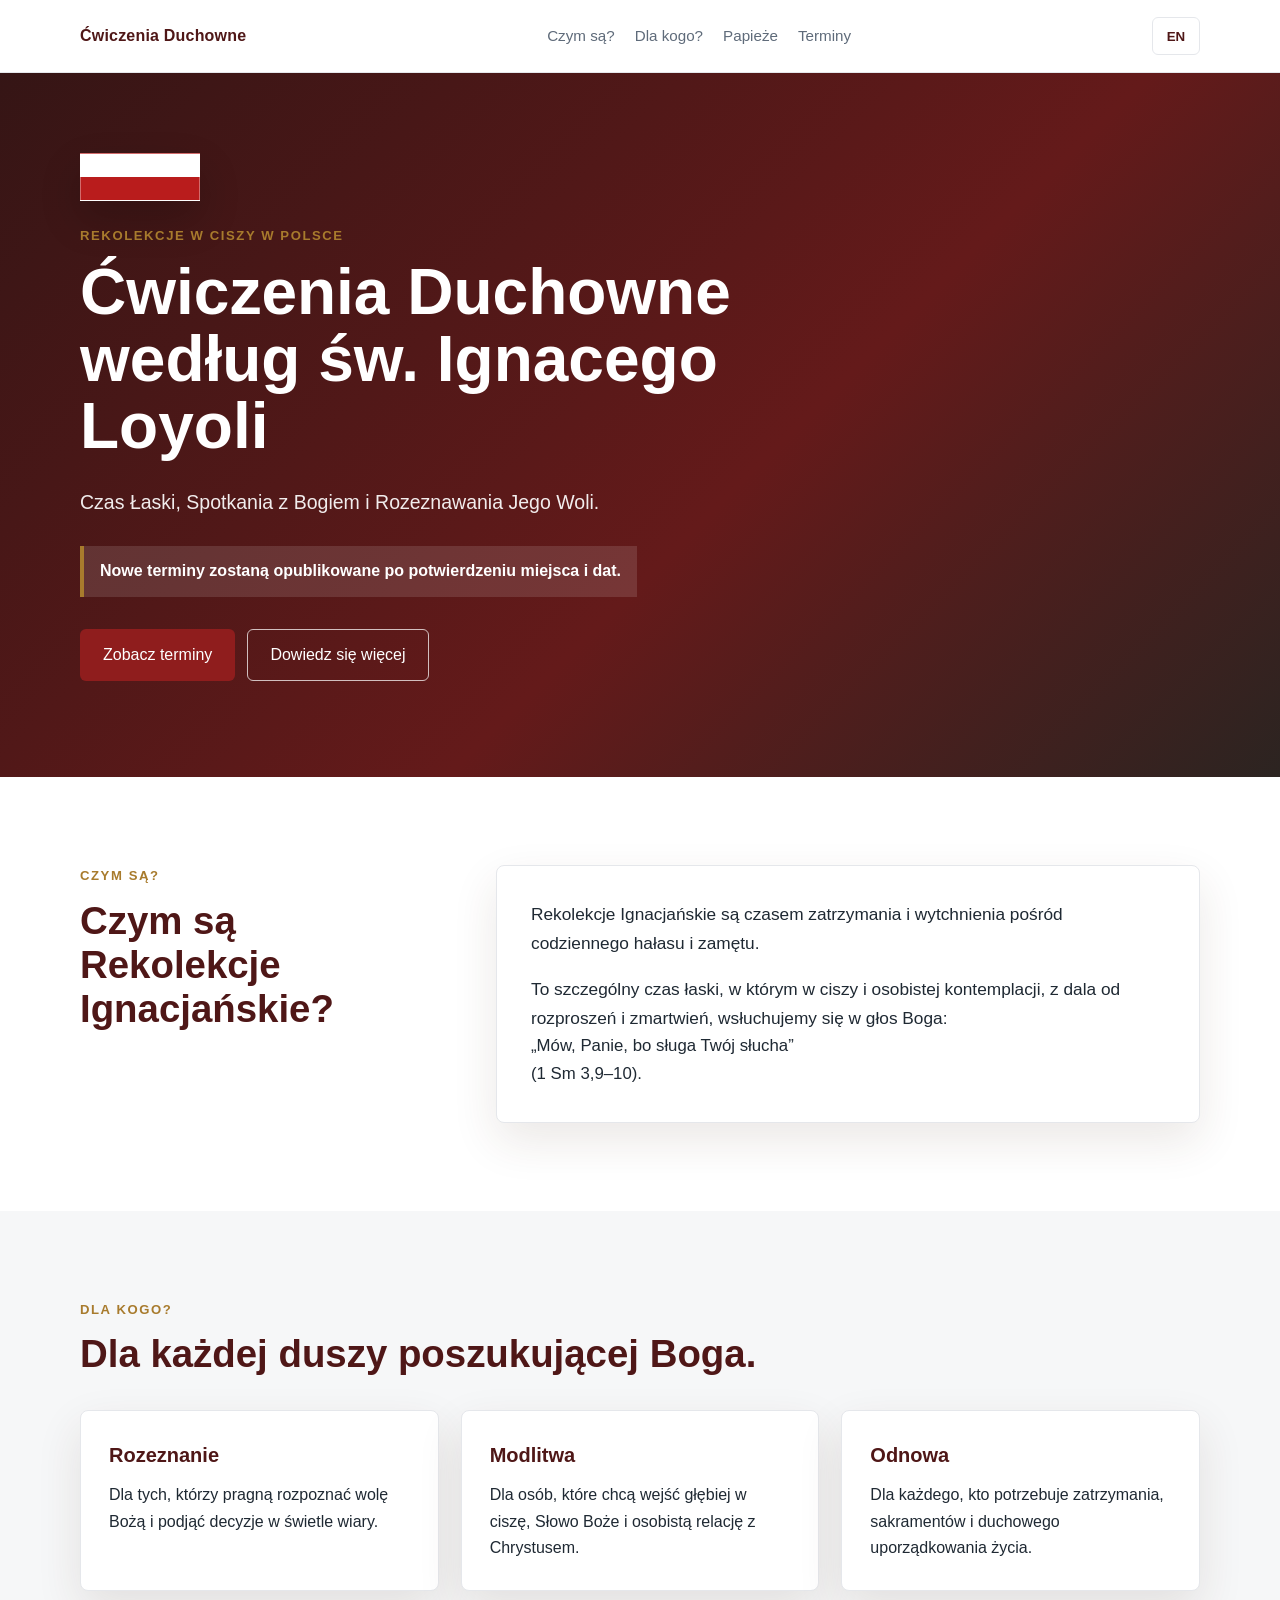
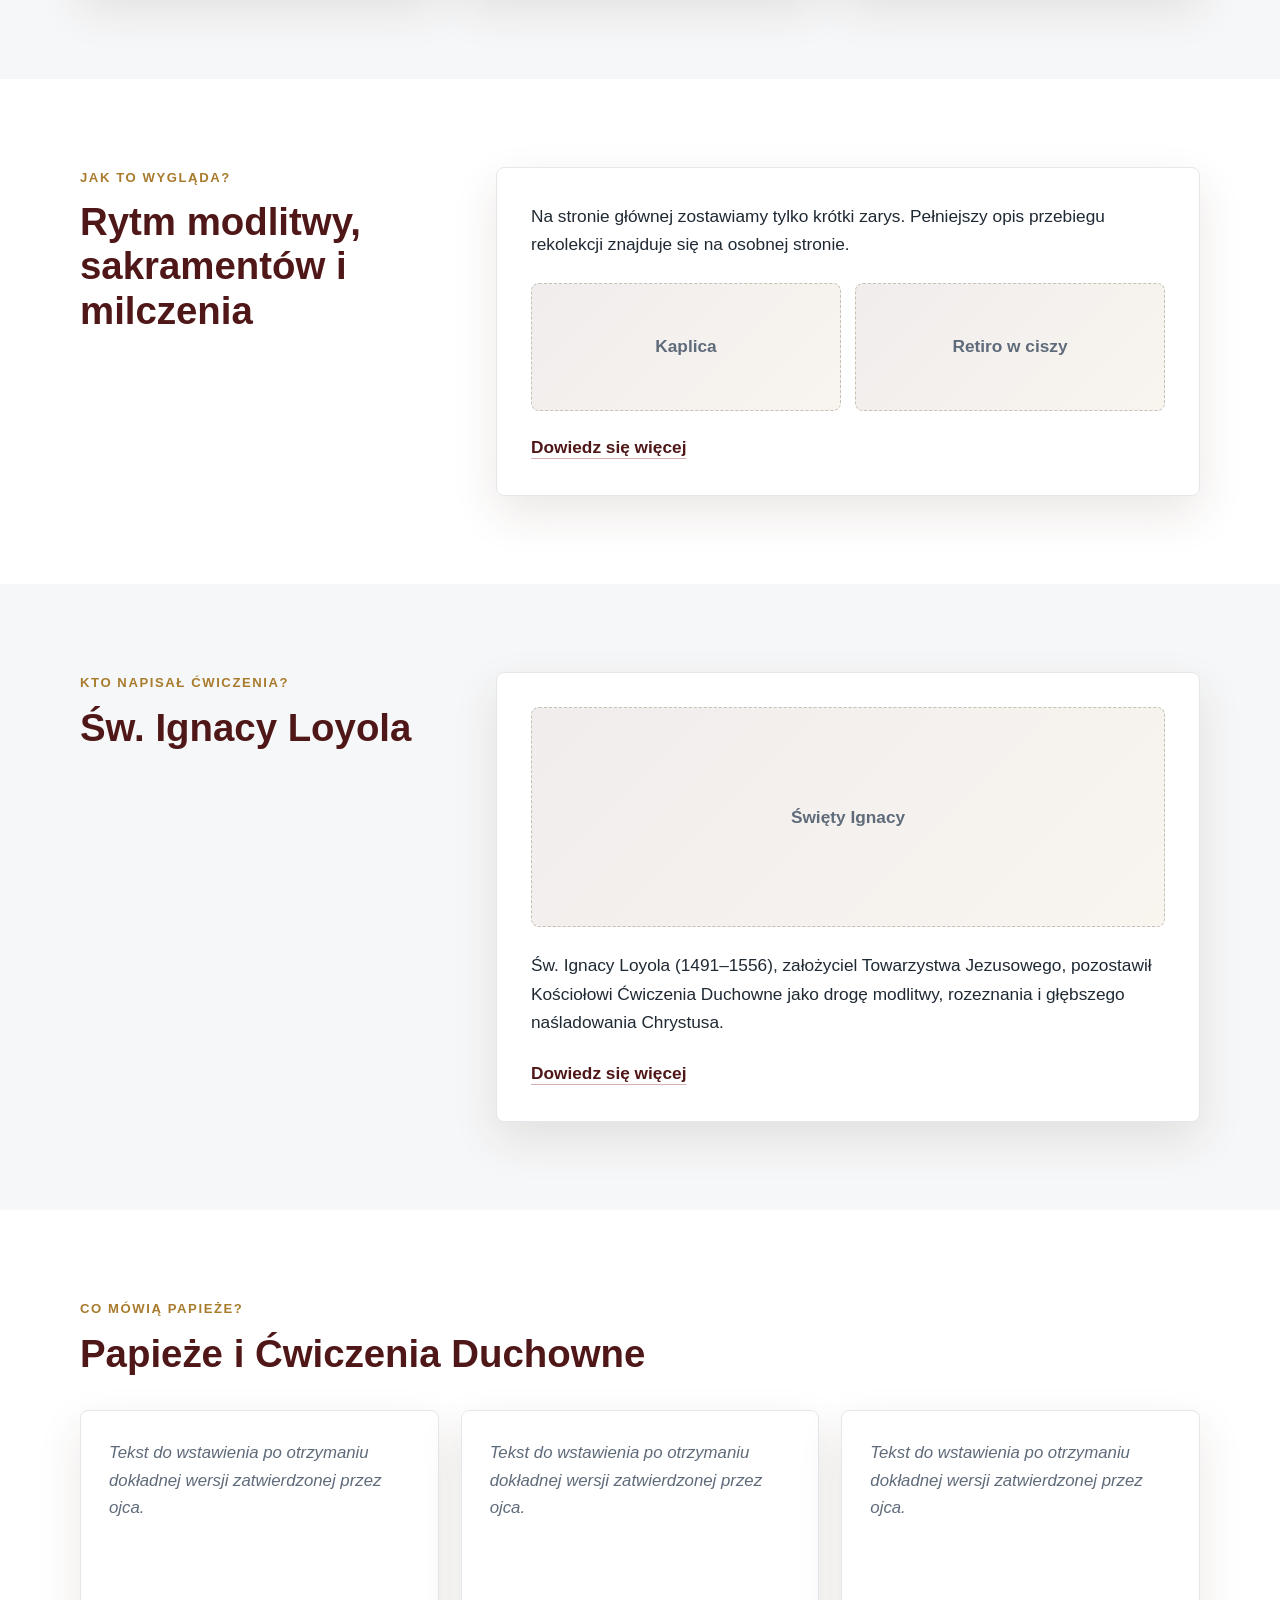
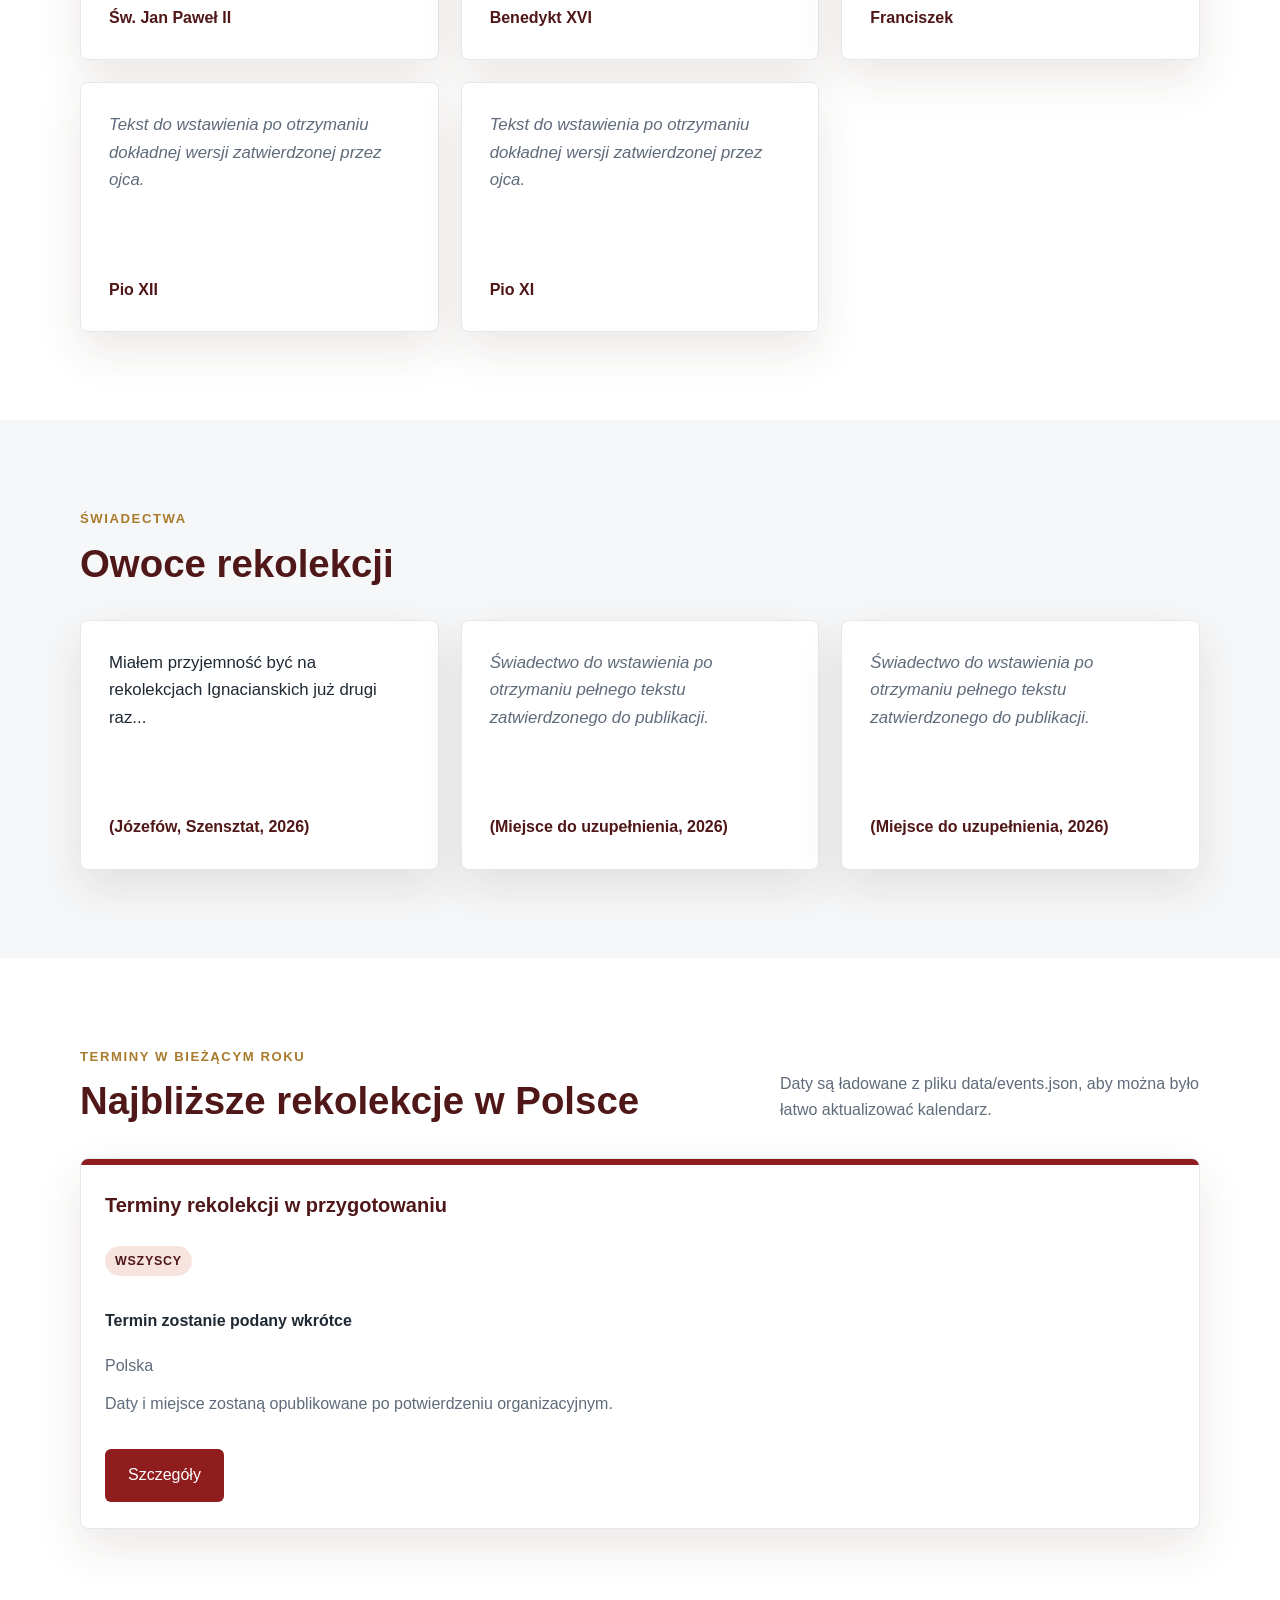
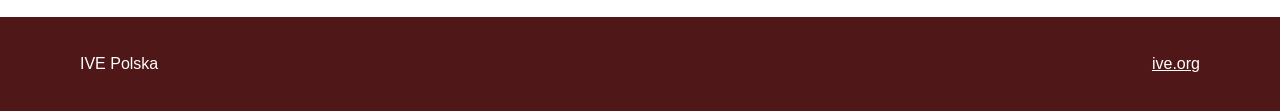
==== commit 362bdc3e: "V1" ====
--- a/index.html
+++ b/index.html
@@ -3,30 +3,47 @@
 <head>
   <meta charset="UTF-8" />
   <meta name="viewport" content="width=device-width, initial-scale=1.0" />
-  <title>Ćwiczenia Duchowne w Polsce | Rekolekcje ignacjańskie</title>
-  <meta name="description" content="Informacje o Ćwiczeniach Duchownych w Polsce: czym są, dla kogo są przeznaczone, jak wyglądają oraz aktualne terminy rekolekcji." />
-  <meta name="keywords" content="ćwiczenia duchowne, rekolekcje w Polsce, rekolekcje ignacjańskie, rekolekcje w ciszy, św. Ignacy Loyola" />
+  <title>Ćwiczenia Duchowne w Polsce | Rekolekcje Ignacjańskie IVE</title>
+  <meta name="description" content="Rekolekcje Ignacjańskie w ciszy organizowane przez misjonarzy Instytutu Słowa Wcielonego w Polsce. Sprawdź aktualne terminy Ćwiczeń Duchownych." />
+  <meta name="keywords" content="Ćwiczenia Duchowne, Rekolekcje Ignacjańskie, IVE Polska, św. Ignacy Loyola, rekolekcje w ciszy, rekolekcje katolickie" />
   <meta name="author" content="IVE Polska" />
   <meta name="robots" content="index, follow" />
-  <meta name="theme-color" content="#8f1d1d" />
+  <meta name="theme-color" content="#4f1717" />
+  <link rel="canonical" href="https://ivepolska.github.io/retiros/" />
 
   <meta property="og:type" content="website" />
   <meta property="og:title" content="Ćwiczenia Duchowne w Polsce" />
-  <meta property="og:description" content="Rekolekcje w ciszy według metody św. Ignacego Loyoli. Sprawdź terminy w bieżącym roku." />
+  <meta property="og:description" content="Czas łaski, spotkania z Bogiem i rozeznawania Jego woli." />
+  <meta property="og:url" content="https://ivepolska.github.io/retiros/" />
   <meta property="og:locale" content="pl_PL" />
+  <meta property="og:site_name" content="Ćwiczenia Duchowne IVE Polska" />
+
+  <meta name="twitter:card" content="summary_large_image" />
+  <meta name="twitter:title" content="Ćwiczenia Duchowne w Polsce" />
+  <meta name="twitter:description" content="Rekolekcje Ignacjańskie w ciszy organizowane przez misjonarzy IVE w Polsce." />
 
   <link rel="stylesheet" href="css/style.css" />
+  <script type="application/ld+json">
+  {
+    "@context": "https://schema.org",
+    "@type": "Organization",
+    "name": "IVE Polska",
+    "url": "https://ive.org",
+    "sameAs": ["https://ive.org"]
+  }
+  </script>
 </head>
 <body>
   <header class="site-header">
     <div class="container header-bar">
-      <a class="brand" href="#top">Ćwiczenia Duchowne</a>
+      <a class="brand" href="#top" data-i18n="brand">Ćwiczenia Duchowne</a>
       <nav class="main-nav" aria-label="Główna nawigacja">
-        <a href="#czym-sa">Czym są?</a>
-        <a href="#dla-kogo">Dla kogo?</a>
-        <a href="#jak-to-wyglada">Jak wygląda?</a>
-        <a href="#terminy">Terminy</a>
+        <a href="#czym-sa" data-i18n="nav_about">Czym są?</a>
+        <a href="#dla-kogo" data-i18n="nav_for_whom">Dla kogo?</a>
+        <a href="#papieze" data-i18n="nav_popes">Papieże</a>
+        <a href="#terminy" data-i18n="nav_dates">Terminy</a>
       </nav>
+      <button id="langToggle" class="lang-toggle" type="button" aria-label="Change language">EN</button>
     </div>
   </header>
 
@@ -34,15 +51,13 @@
     <section class="hero">
       <div class="container hero-content">
         <div class="poland-mark" aria-hidden="true"></div>
-        <p class="eyebrow">Rekolekcje w ciszy w Polsce</p>
-        <h1>Ćwiczenia Duchowne według św. Ignacego Loyoli</h1>
-        <p class="hero-lead">
-          Czas zatrzymania, modlitwy i rozeznania. Strona pomaga znaleźć aktualne terminy rekolekcji oraz zrozumieć, czym są Ćwiczenia Duchowne.
-        </p>
+        <p class="eyebrow" data-i18n="hero_eyebrow">Rekolekcje w ciszy w Polsce</p>
+        <h1 data-i18n="hero_title">Ćwiczenia Duchowne według św. Ignacego Loyoli</h1>
+        <p class="hero-lead" data-i18n="hero_lead">Czas Łaski, Spotkania z Bogiem i Rozeznawania Jego Woli.</p>
         <div id="countdown" class="countdown" aria-live="polite"></div>
         <div class="hero-actions">
-          <a class="btn-primary" href="#terminy">Zobacz terminy</a>
-          <a class="btn-secondary" href="#czym-sa">Dowiedz się więcej</a>
+          <a class="btn-primary" href="#terminy" data-i18n="hero_cta">Zobacz terminy</a>
+          <a class="btn-secondary" href="#czym-sa" data-i18n="hero_secondary">Dowiedz się więcej</a>
         </div>
       </div>
     </section>
@@ -50,109 +65,82 @@
     <section id="czym-sa" class="section">
       <div class="container two-column">
         <div>
-          <p class="section-kicker">Czym są Ćwiczenia Duchowne?</p>
-          <h2>Szkoła modlitwy, ciszy i rozeznawania</h2>
+          <p class="section-kicker" data-i18n="about_kicker">Czym są?</p>
+          <h2 data-i18n="about_title">Czym są Rekolekcje Ignacjańskie?</h2>
         </div>
         <div class="text-panel">
-          <p>
-            Ćwiczenia Duchowne to rekolekcje oparte na doświadczeniu św. Ignacego Loyoli. Pomagają uporządkować serce, głębiej poznać Boga i podjąć konkretne decyzje w świetle wiary.
-          </p>
-          <p>
-            Ich centrum stanowią modlitwa osobista, rozważanie Słowa Bożego, konferencje, sakramenty oraz milczenie, które tworzy przestrzeń do słuchania Boga.
-          </p>
+          <p data-i18n="about_p1">Rekolekcje Ignacjańskie są czasem zatrzymania i wytchnienia pośród codziennego hałasu i zamętu.</p>
+          <p data-i18n="about_p2">To szczególny czas łaski, w którym w ciszy i osobistej kontemplacji, z dala od rozproszeń i zmartwień, wsłuchujemy się w głos Boga:</p>
+          <blockquote class="scripture-quote" data-i18n="about_quote">„Mów, Panie, bo sługa Twój słucha”<br>(1 Sm 3,9–10).</blockquote>
         </div>
       </div>
     </section>
 
     <section id="dla-kogo" class="section section-muted">
       <div class="container">
-        <p class="section-kicker">Dla kogo?</p>
-        <h2>Dla osób, które chcą zatrzymać się przed Bogiem</h2>
+        <p class="section-kicker" data-i18n="for_whom_kicker">Dla kogo?</p>
+        <h2 data-i18n="for_whom_title">Dla każdej duszy poszukującej Boga.</h2>
         <div class="feature-grid">
           <article class="feature">
-            <h3>Rozeznanie</h3>
-            <p>Dla tych, którzy stoją przed ważną decyzją lub chcą lepiej rozpoznać wolę Bożą w swoim życiu.</p>
+            <h3 data-i18n="for_whom_1_title">Rozeznanie</h3>
+            <p data-i18n="for_whom_1_text">Dla tych, którzy pragną rozpoznać wolę Bożą i podjąć decyzje w świetle wiary.</p>
           </article>
           <article class="feature">
-            <h3>Pogłębienie wiary</h3>
-            <p>Dla osób pragnących odnowić relację z Bogiem przez modlitwę, spowiedź i Eucharystię.</p>
+            <h3 data-i18n="for_whom_2_title">Modlitwa</h3>
+            <p data-i18n="for_whom_2_text">Dla osób, które chcą wejść głębiej w ciszę, Słowo Boże i osobistą relację z Chrystusem.</p>
           </article>
           <article class="feature">
-            <h3>Porządek serca</h3>
-            <p>Dla każdego, kto potrzebuje ciszy, dystansu od codzienności i duchowego uporządkowania.</p>
+            <h3 data-i18n="for_whom_3_title">Odnowa</h3>
+            <p data-i18n="for_whom_3_text">Dla każdego, kto potrzebuje zatrzymania, sakramentów i duchowego uporządkowania życia.</p>
           </article>
         </div>
       </div>
     </section>
 
-    <section id="autor" class="section">
+    <section id="jak-to-wyglada" class="section">
       <div class="container two-column">
         <div>
-          <p class="section-kicker">O autorze</p>
-          <h2>Św. Ignacy Loyola</h2>
+          <p class="section-kicker" data-i18n="how_kicker">Jak to wygląda?</p>
+          <h2 data-i18n="how_title">Rytm modlitwy, sakramentów i milczenia</h2>
         </div>
         <div class="text-panel">
-          <p>
-            Św. Ignacy Loyola był założycielem Towarzystwa Jezusowego i autorem Ćwiczeń Duchownych. Po osobistym nawróceniu odkrył drogę modlitwy, która pomaga człowiekowi rozpoznawać poruszenia serca i wybierać dobro.
-          </p>
-          <p>
-            Jego metoda nie jest teorią, lecz praktyczną drogą spotkania z Chrystusem. Dlatego Ćwiczenia pozostają aktualne także dziś.
-          </p>
-          <a class="text-link" href="autor.html">Czytaj więcej o św. Ignacym</a>
+          <p data-i18n="how_summary">Na stronie głównej zostawiamy tylko krótki zarys. Pełniejszy opis przebiegu rekolekcji znajduje się na osobnej stronie.</p>
+          <div class="image-placeholders compact-placeholders" aria-label="Przyszłe zdjęcia">
+            <div class="image-placeholder" data-i18n="placeholder_chapel">Kaplica</div>
+            <div class="image-placeholder" data-i18n="placeholder_silence">Retiro w ciszy</div>
+          </div>
+          <a class="text-link" href="how-it-works.html" data-i18n="learn_more">Dowiedz się więcej</a>
         </div>
       </div>
     </section>
 
-    <section id="jak-to-wyglada" class="section section-muted">
+    <section id="autor" class="section section-muted">
       <div class="container two-column">
         <div>
-          <p class="section-kicker">Jak to wygląda?</p>
-          <h2>Prosty rytm dnia pomaga wejść w ciszę</h2>
+          <p class="section-kicker" data-i18n="author_kicker">Kto napisał Ćwiczenia?</p>
+          <h2 data-i18n="author_title">Św. Ignacy Loyola</h2>
         </div>
-        <div class="steps">
-          <div class="step">
-            <span>1</span>
-            <p>Konferencje wprowadzające do modlitwy i rozważania.</p>
-          </div>
-          <div class="step">
-            <span>2</span>
-            <p>Czas osobistej modlitwy, rachunku sumienia i adoracji.</p>
-          </div>
-          <div class="step">
-            <span>3</span>
-            <p>Codzienna Msza Święta, możliwość spowiedzi i rozmowy duchowej.</p>
-          </div>
-          <div class="step">
-            <span>4</span>
-            <p>Milczenie, które pomaga słuchać Boga i zobaczyć swoje życie w prawdzie.</p>
-          </div>
-          <a class="text-link" href="jak-to-wyglada.html">Zobacz dokładniej, jak przebiegają rekolekcje</a>
+        <div class="text-panel">
+          <div class="image-placeholder image-placeholder-large" data-i18n="placeholder_ignatius">Święty Ignacy</div>
+          <p data-i18n="author_summary">Św. Ignacy Loyola (1491–1556), założyciel Towarzystwa Jezusowego, pozostawił Kościołowi Ćwiczenia Duchowne jako drogę modlitwy, rozeznania i głębszego naśladowania Chrystusa.</p>
+          <a class="text-link" href="saint-ignatius.html" data-i18n="learn_more">Dowiedz się więcej</a>
         </div>
       </div>
     </section>
 
     <section id="papieze" class="section">
-      <div class="container narrow">
-        <p class="section-kicker">Papieże i Ćwiczenia Duchowne</p>
-        <h2>Droga ceniona w życiu Kościoła</h2>
-        <div class="quote-panel">
-          <p>
-            Ćwiczenia Duchowne przez wieki pomagały kapłanom, osobom konsekrowanym i świeckim w formacji sumienia, rozeznawaniu powołania oraz odnowie życia chrześcijańskiego.
-          </p>
-          <p>
-            Papieże wielokrotnie zachęcali do tej szkoły modlitwy, ponieważ prowadzi ona do osobistego spotkania z Chrystusem i konkretnych decyzji.
-          </p>
-        </div>
+      <div class="container">
+        <p class="section-kicker" data-i18n="popes_kicker">O co mówią Papieże?</p>
+        <h2 data-i18n="popes_title">Papieże i Ćwiczenia Duchowne</h2>
+        <div id="popeQuotes" class="quote-grid"></div>
       </div>
     </section>
 
-    <section id="swiadectwo" class="section section-muted">
-      <div class="container narrow">
-        <p class="section-kicker">Świadectwo</p>
-        <h2>Owocem rekolekcji jest konkretna zmiana życia</h2>
-        <blockquote>
-          „Cisza pomogła mi nazwać to, co od dawna było we mnie nieuporządkowane. Po rekolekcjach wróciłem do codzienności spokojniejszy i z konkretną decyzją.”
-        </blockquote>
+    <section id="swiadectwa" class="section section-muted">
+      <div class="container">
+        <p class="section-kicker" data-i18n="testimonials_kicker">Świadectwa</p>
+        <h2 data-i18n="testimonials_title">Owoce rekolekcji</h2>
+        <div id="testimonials" class="testimonial-grid"></div>
       </div>
     </section>
 
@@ -160,10 +148,10 @@
       <div class="container">
         <div class="section-heading">
           <div>
-            <p class="section-kicker">Terminy w bieżącym roku</p>
-            <h2>Najbliższe rekolekcje w Polsce</h2>
+            <p class="section-kicker" data-i18n="events_kicker">Terminy w bieżącym roku</p>
+            <h2 data-i18n="events_title">Najbliższe rekolekcje w Polsce</h2>
           </div>
-          <p>Lista jest ładowana z pliku <strong>data/events.json</strong>, aby łatwo aktualizować daty bez zmiany kodu strony.</p>
+          <p data-i18n="events_hint">Daty są ładowane z pliku data/events.json, aby można było łatwo aktualizować kalendarz.</p>
         </div>
         <div id="eventsContainer" class="events-grid" aria-live="polite"></div>
       </div>
--- a/css/style.css
+++ b/css/style.css
@@ -7,7 +7,8 @@
   --soft: #f6f7f8;
   --line: #e5e7eb;
   --gold: #a87b2d;
-  --shadow: 0 16px 40px rgba(70, 43, 26, .08);
+  --shadow: 0 18px 46px rgba(70, 43, 26, .11);
+  --shadow-strong: 0 24px 62px rgba(70, 43, 26, .15);
 }
 
 * {
@@ -49,7 +50,7 @@
   display: flex;
   align-items: center;
   justify-content: space-between;
-  gap: 24px;
+  gap: 22px;
 }
 
 .brand {
@@ -57,11 +58,12 @@
   font-weight: 800;
   text-decoration: none;
   letter-spacing: .2px;
+  white-space: nowrap;
 }
 
 .main-nav {
   display: flex;
-  gap: 22px;
+  gap: 20px;
   align-items: center;
   font-size: .95rem;
   color: var(--muted);
@@ -75,12 +77,20 @@
   color: var(--red-dark);
 }
 
+.lang-toggle {
+  min-width: 48px;
+  min-height: 38px;
+  border: 1px solid var(--line);
+  border-radius: 6px;
+  background: #fff;
+  color: var(--red-dark);
+  font-weight: 800;
+  cursor: pointer;
+}
+
 .hero {
   color: #fff;
   background: linear-gradient(135deg, #351515, #641a1a 58%, #2c2421);
-  background-color: var(--red-dark);
-  background-position: center;
-  background-size: cover;
 }
 
 .hero-content {
@@ -108,13 +118,13 @@
   margin-bottom: 24px;
   border: 1px solid rgba(255, 255, 255, .35);
   background: linear-gradient(to bottom, #fff 0 50%, #b91c1c 50% 100%);
-  box-shadow: 0 18px 40px rgba(0, 0, 0, .18);
+  box-shadow: 0 18px 40px rgba(0, 0, 0, .2);
 }
 
 .hero h1 {
-  max-width: 780px;
+  max-width: 800px;
   margin: 0;
-  font-size: clamp(2.3rem, 5vw, 4.8rem);
+  font-size: clamp(2.3rem, 5vw, 4.7rem);
   line-height: 1.05;
   letter-spacing: 0;
 }
@@ -122,7 +132,7 @@
 .hero-lead {
   max-width: 720px;
   margin: 26px 0 0;
-  font-size: 1.2rem;
+  font-size: 1.22rem;
   color: rgba(255, 255, 255, .92);
 }
 
@@ -136,7 +146,8 @@
 
 .hero-actions,
 .event-actions,
-.detail-actions {
+.detail-actions,
+.share-actions {
   display: flex;
   flex-wrap: wrap;
   gap: 12px;
@@ -144,7 +155,8 @@
 }
 
 .btn-primary,
-.btn-secondary {
+.btn-secondary,
+.btn-share {
   display: inline-flex;
   align-items: center;
   justify-content: center;
@@ -154,6 +166,8 @@
   font-weight: 800;
   text-decoration: none;
   border: 1px solid transparent;
+  cursor: pointer;
+  font: inherit;
 }
 
 .btn-primary {
@@ -165,12 +179,15 @@
   background: var(--red-dark);
 }
 
-.btn-secondary {
+.btn-secondary,
+.btn-share {
   color: #fff;
-  border-color: rgba(255, 255, 255, .7);
-}
-
-.btn-secondary:hover {
+  background: transparent;
+  border-color: rgba(255, 255, 255, .72);
+}
+
+.btn-secondary:hover,
+.btn-share:hover {
   background: rgba(255, 255, 255, .14);
 }
 
@@ -206,12 +223,17 @@
   max-width: 880px;
 }
 
+h1,
+h2,
+h3 {
+  letter-spacing: 0;
+}
+
 h2 {
   margin: 0;
   color: var(--red-dark);
   font-size: clamp(1.8rem, 3vw, 2.7rem);
   line-height: 1.15;
-  letter-spacing: 0;
 }
 
 h3 {
@@ -233,7 +255,11 @@
 .feature,
 .event-card,
 .empty-state,
-.detail-meta {
+.detail-meta,
+.quote-card,
+.testimonial-card,
+.timeline-item,
+.poster-panel {
   background: #fff;
   border: 1px solid var(--line);
   border-radius: 8px;
@@ -246,15 +272,54 @@
   font-size: 1.08rem;
 }
 
-.feature-grid {
+.feature-grid,
+.quote-grid,
+.testimonial-grid {
   display: grid;
   grid-template-columns: repeat(3, 1fr);
   gap: 22px;
   margin-top: 34px;
 }
 
-.feature {
+.feature,
+.quote-card,
+.testimonial-card {
   padding: 28px;
+}
+
+.quote-card,
+.testimonial-card {
+  display: flex;
+  flex-direction: column;
+  min-height: 250px;
+}
+
+.quote-card blockquote,
+.testimonial-card blockquote,
+.scripture-quote {
+  margin: 0;
+  padding: 0;
+  color: var(--ink);
+  background: transparent;
+  border: 0;
+  box-shadow: none;
+  font-size: 1.05rem;
+  font-style: normal;
+  white-space: pre-line;
+}
+
+.quote-card footer,
+.testimonial-card footer {
+  margin-top: auto;
+  padding-top: 18px;
+  color: var(--red-dark);
+  font-weight: 800;
+}
+
+.quote-card .pending-note,
+.testimonial-card .pending-note {
+  color: var(--muted);
+  font-style: italic;
 }
 
 .steps {
@@ -271,6 +336,7 @@
   background: #fff;
   border: 1px solid var(--line);
   border-radius: 8px;
+  box-shadow: var(--shadow);
 }
 
 .step span {
@@ -284,26 +350,6 @@
   font-weight: 800;
 }
 
-.steps .text-link {
-  margin-top: 8px;
-}
-
-.details-steps {
-  margin-top: 26px;
-}
-
-blockquote {
-  margin: 28px 0 0;
-  padding: 30px;
-  color: var(--red-dark);
-  background: #fff;
-  border-left: 5px solid var(--gold);
-  border-radius: 8px;
-  box-shadow: var(--shadow);
-  font-size: 1.2rem;
-  font-style: italic;
-}
-
 .section-heading {
   display: flex;
   justify-content: space-between;
@@ -327,6 +373,13 @@
   overflow: hidden;
 }
 
+.event-card:hover,
+.feature:hover,
+.quote-card:hover,
+.testimonial-card:hover {
+  box-shadow: var(--shadow-strong);
+}
+
 .event-header {
   padding: 24px 24px 18px;
   border-top: 6px solid var(--red);
@@ -367,12 +420,121 @@
 
 .highlight-next {
   border-color: #d6a75f;
-  box-shadow: 0 18px 46px rgba(184, 137, 53, .18);
+  box-shadow: 0 24px 62px rgba(184, 137, 53, .2);
 }
 
 .empty-state {
   grid-column: 1 / -1;
   padding: 28px;
+}
+
+.image-placeholders {
+  display: grid;
+  grid-template-columns: repeat(3, 1fr);
+  gap: 14px;
+  margin-top: 24px;
+}
+
+.compact-placeholders {
+  grid-template-columns: repeat(2, 1fr);
+}
+
+.image-placeholder {
+  display: grid;
+  min-height: 128px;
+  place-items: center;
+  padding: 18px;
+  color: var(--muted);
+  background:
+    linear-gradient(135deg, rgba(79, 23, 23, .08), rgba(168, 123, 45, .08)),
+    #fff;
+  border: 1px dashed #c8c0b6;
+  border-radius: 8px;
+  text-align: center;
+  font-weight: 700;
+}
+
+.image-placeholder-large {
+  min-height: 220px;
+  margin-bottom: 24px;
+}
+
+.breadcrumb {
+  margin-bottom: 24px;
+  color: var(--muted);
+  font-size: .95rem;
+}
+
+.breadcrumb a {
+  color: var(--red-dark);
+  text-decoration: none;
+}
+
+.detail-title {
+  margin: 0;
+  color: var(--red-dark);
+  font-size: clamp(2rem, 4vw, 3.2rem);
+  line-height: 1.1;
+}
+
+.detail-meta {
+  display: grid;
+  gap: 10px;
+  margin: 26px 0;
+  padding: 24px;
+}
+
+.detail-description {
+  font-size: 1.08rem;
+}
+
+.detail-actions .btn-secondary,
+.detail-actions .btn-share,
+.share-actions .btn-share {
+  color: var(--red-dark);
+  border-color: var(--red);
+}
+
+.detail-actions .btn-secondary:hover,
+.detail-actions .btn-share:hover,
+.share-actions .btn-share:hover {
+  background: #f8e4df;
+}
+
+.poster-panel {
+  margin: 30px 0;
+  padding: 18px;
+}
+
+.poster-panel img {
+  display: block;
+  width: 100%;
+  max-height: 680px;
+  object-fit: contain;
+  border-radius: 6px;
+  background: var(--soft);
+}
+
+.poster-panel a {
+  display: block;
+}
+
+.timeline {
+  display: grid;
+  gap: 16px;
+  margin-top: 30px;
+}
+
+.timeline-item {
+  display: grid;
+  grid-template-columns: 110px 1fr;
+  gap: 18px;
+  padding: 20px;
+}
+
+.timeline-year {
+  color: var(--red-dark);
+  font-weight: 900;
 }
 
 .footer {
@@ -392,45 +554,7 @@
   color: #fff;
 }
 
-.breadcrumb {
-  margin-bottom: 24px;
-  color: var(--muted);
-  font-size: .95rem;
-}
-
-.breadcrumb a {
-  color: var(--red-dark);
-  text-decoration: none;
-}
-
-.detail-title {
-  margin: 0;
-  color: var(--red-dark);
-  font-size: clamp(2rem, 4vw, 3.2rem);
-  line-height: 1.1;
-}
-
-.detail-meta {
-  display: grid;
-  gap: 10px;
-  margin: 26px 0;
-  padding: 24px;
-}
-
-.detail-description {
-  font-size: 1.08rem;
-}
-
-.detail-actions .btn-secondary {
-  color: var(--red-dark);
-  border-color: var(--red);
-}
-
-.detail-actions .btn-secondary:hover {
-  background: #f8e4df;
-}
-
-@media (max-width: 820px) {
+@media (max-width: 900px) {
   .header-bar,
   .section-heading,
   .footer-content {
@@ -449,7 +573,11 @@
   }
 
   .two-column,
-  .feature-grid {
+  .feature-grid,
+  .quote-grid,
+  .testimonial-grid,
+  .image-placeholders,
+  .compact-placeholders {
     grid-template-columns: 1fr;
   }
 
@@ -471,7 +599,12 @@
   .text-panel,
   .quote-panel,
   .feature,
-  blockquote {
+  .quote-card,
+  .testimonial-card {
     padding: 22px;
   }
-}
+
+  .timeline-item {
+    grid-template-columns: 1fr;
+  }
+}
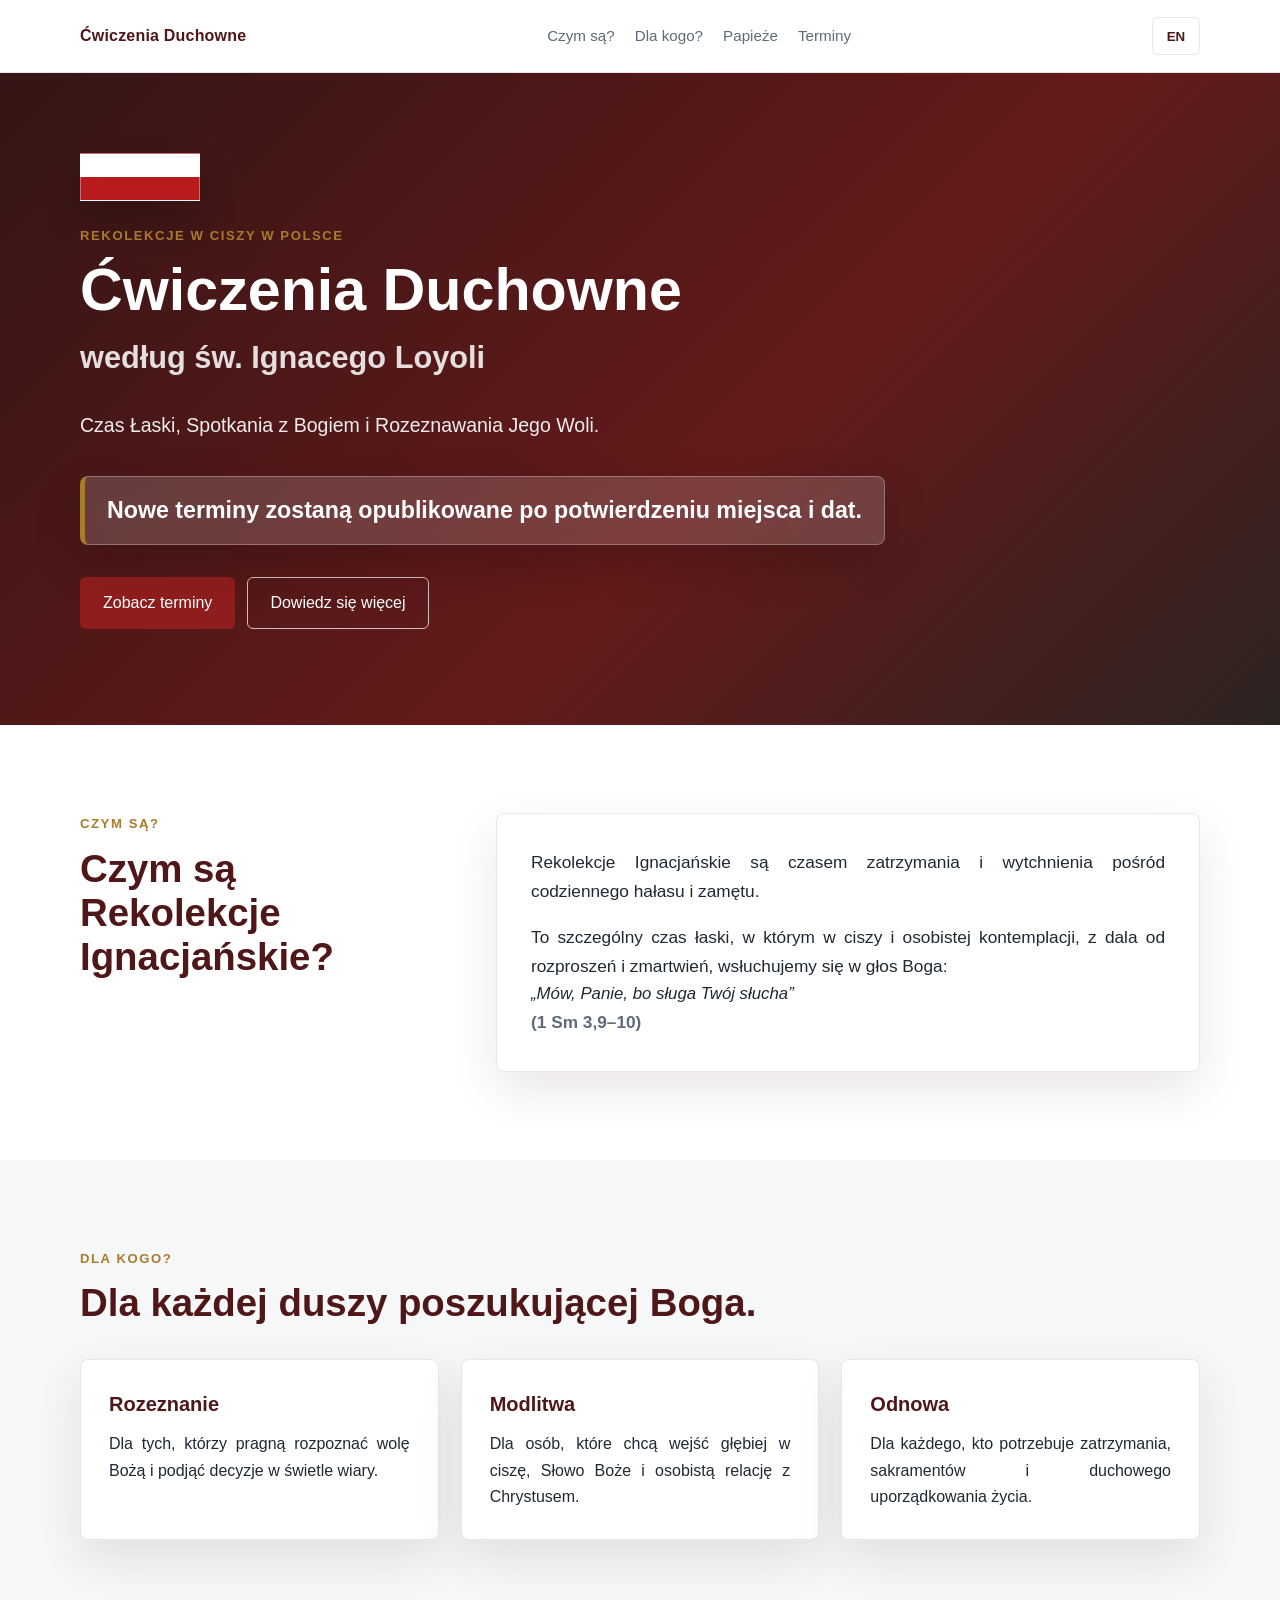
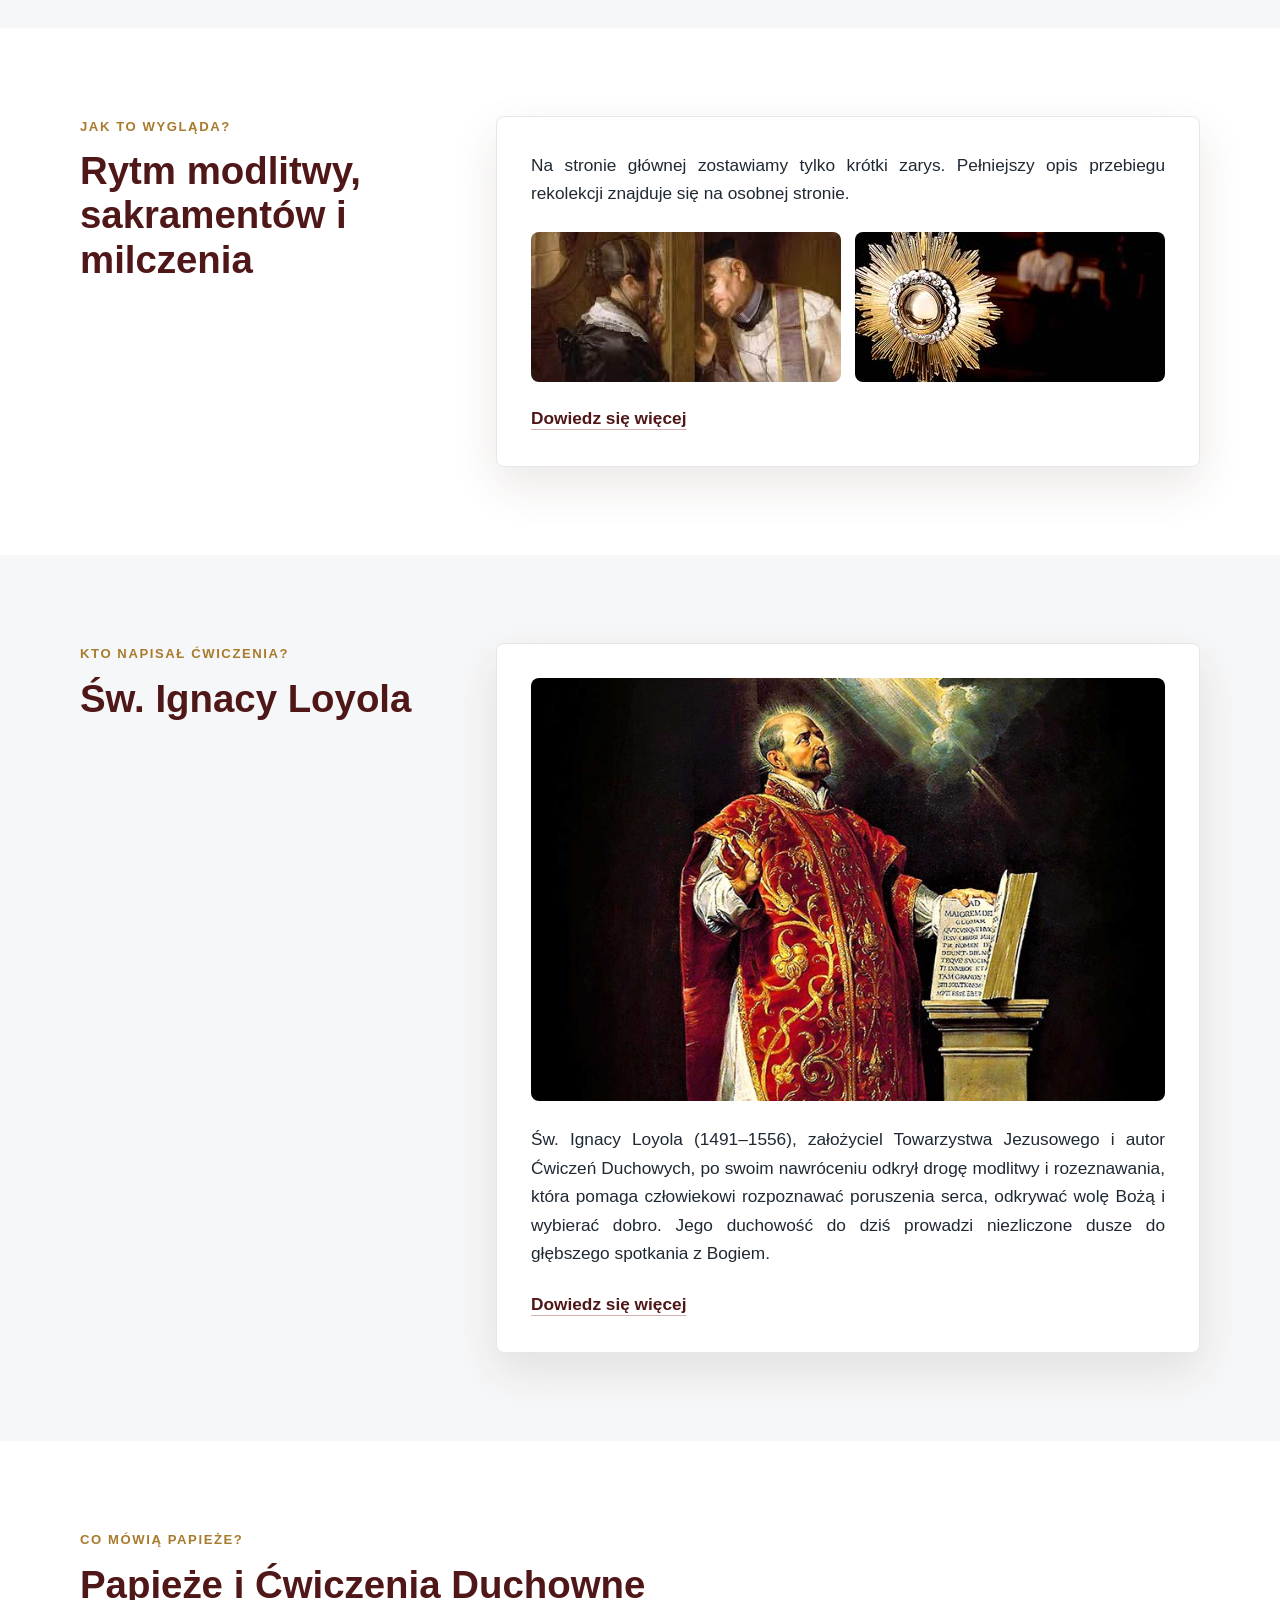
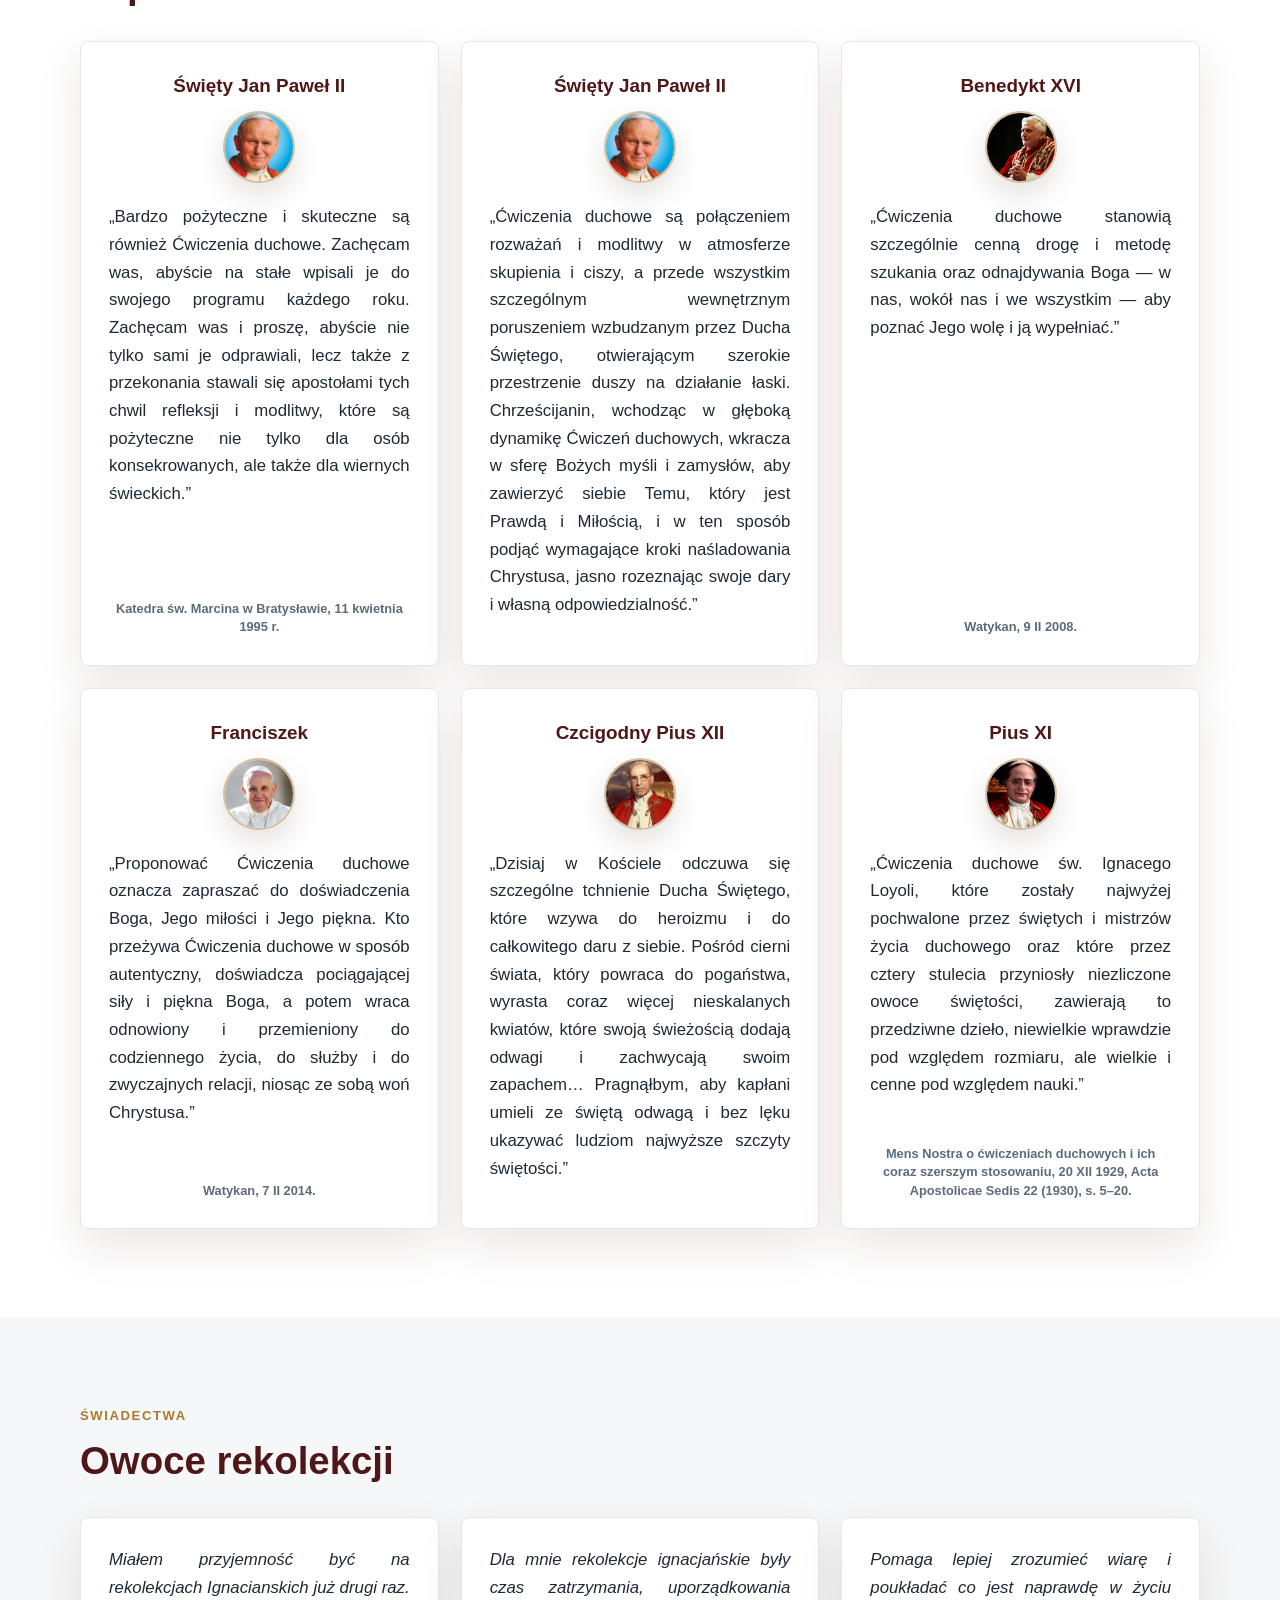
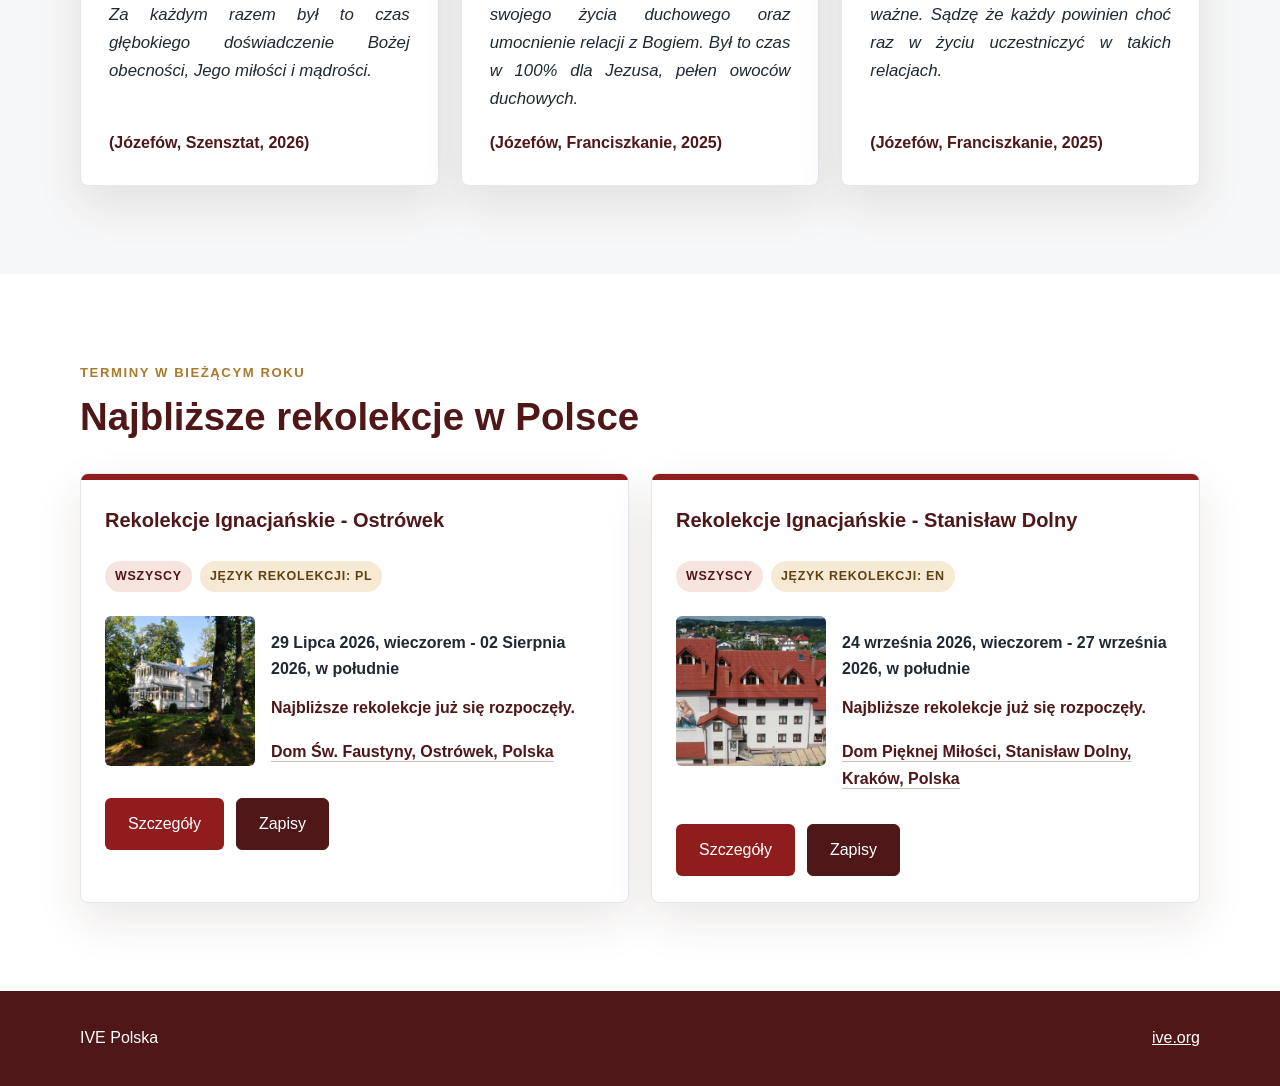
==== commit 2f64e08c: "v 1.0.0." ====
--- a/index.html
+++ b/index.html
@@ -33,7 +33,7 @@
   }
   </script>
 </head>
-<body>
+<body class="home-page">
   <header class="site-header">
     <div class="container header-bar">
       <a class="brand" href="#top" data-i18n="brand">Ćwiczenia Duchowne</a>
@@ -52,7 +52,8 @@
       <div class="container hero-content">
         <div class="poland-mark" aria-hidden="true"></div>
         <p class="eyebrow" data-i18n="hero_eyebrow">Rekolekcje w ciszy w Polsce</p>
-        <h1 data-i18n="hero_title">Ćwiczenia Duchowne według św. Ignacego Loyoli</h1>
+        <h1 data-i18n="hero_title">Ćwiczenia Duchowne</h1>
+        <p class="hero-subtitle" data-i18n="hero_subtitle">według św. Ignacego Loyoli</p>
         <p class="hero-lead" data-i18n="hero_lead">Czas Łaski, Spotkania z Bogiem i Rozeznawania Jego Woli.</p>
         <div id="countdown" class="countdown" aria-live="polite"></div>
         <div class="hero-actions">
@@ -71,7 +72,8 @@
         <div class="text-panel">
           <p data-i18n="about_p1">Rekolekcje Ignacjańskie są czasem zatrzymania i wytchnienia pośród codziennego hałasu i zamętu.</p>
           <p data-i18n="about_p2">To szczególny czas łaski, w którym w ciszy i osobistej kontemplacji, z dala od rozproszeń i zmartwień, wsłuchujemy się w głos Boga:</p>
-          <blockquote class="scripture-quote" data-i18n="about_quote">„Mów, Panie, bo sługa Twój słucha”<br>(1 Sm 3,9–10).</blockquote>
+          <blockquote class="scripture-quote" data-i18n="about_quote">„Mów, Panie, bo sługa Twój słucha”</blockquote>
+          <p class="scripture-reference"><span data-i18n="about_quote_ref">(1 Sm 3,9–10)</span></p>
         </div>
       </div>
     </section>
@@ -106,8 +108,8 @@
         <div class="text-panel">
           <p data-i18n="how_summary">Na stronie głównej zostawiamy tylko krótki zarys. Pełniejszy opis przebiegu rekolekcji znajduje się na osobnej stronie.</p>
           <div class="image-placeholders compact-placeholders" aria-label="Przyszłe zdjęcia">
-            <div class="image-placeholder" data-i18n="placeholder_chapel">Kaplica</div>
-            <div class="image-placeholder" data-i18n="placeholder_silence">Retiro w ciszy</div>
+            <img class="how-image" src="images/how/confession.jpg" alt="Spowiedź" loading="lazy">
+            <img class="how-image" src="images/how/sakrament.jpg" alt="Najświętszy Sakrament" loading="lazy">
           </div>
           <a class="text-link" href="how-it-works.html" data-i18n="learn_more">Dowiedz się więcej</a>
         </div>
@@ -121,8 +123,8 @@
           <h2 data-i18n="author_title">Św. Ignacy Loyola</h2>
         </div>
         <div class="text-panel">
-          <div class="image-placeholder image-placeholder-large" data-i18n="placeholder_ignatius">Święty Ignacy</div>
-          <p data-i18n="author_summary">Św. Ignacy Loyola (1491–1556), założyciel Towarzystwa Jezusowego, pozostawił Kościołowi Ćwiczenia Duchowne jako drogę modlitwy, rozeznania i głębszego naśladowania Chrystusa.</p>
+          <img class="author-image" src="images/posters/San-Ignacio-de-Loyola-Blog.jpg" alt="Święty Ignacy Loyola" loading="lazy">
+          <p data-i18n="author_summary">Św. Ignacy Loyola (1491–1556), założyciel Towarzystwa Jezusowego i autor Ćwiczeń Duchowych, po swoim nawróceniu odkrył drogę modlitwy i rozeznawania, która pomaga człowiekowi rozpoznawać poruszenia serca, odkrywać wolę Bożą i wybierać dobro. Jego duchowość do dziś prowadzi niezliczone dusze do głębszego spotkania z Bogiem.</p>
           <a class="text-link" href="saint-ignatius.html" data-i18n="learn_more">Dowiedz się więcej</a>
         </div>
       </div>
@@ -151,7 +153,6 @@
             <p class="section-kicker" data-i18n="events_kicker">Terminy w bieżącym roku</p>
             <h2 data-i18n="events_title">Najbliższe rekolekcje w Polsce</h2>
           </div>
-          <p data-i18n="events_hint">Daty są ładowane z pliku data/events.json, aby można było łatwo aktualizować kalendarz.</p>
         </div>
         <div id="eventsContainer" class="events-grid" aria-live="polite"></div>
       </div>
--- a/css/style.css
+++ b/css/style.css
@@ -124,9 +124,16 @@
 .hero h1 {
   max-width: 800px;
   margin: 0;
-  font-size: clamp(2.3rem, 5vw, 4.7rem);
+  font-size: clamp(2.3rem, 5vw, 3.7rem);
   line-height: 1.05;
   letter-spacing: 0;
+}
+
+.hero-subtitle {
+  margin-top: 12px;
+  color: rgba(255, 255, 255, .86);
+  font-size: clamp(1.25rem, 2.4vw, 2.1rem);
+  font-weight: 600;
 }
 
 .hero-lead {
@@ -142,16 +149,41 @@
   border-left: 4px solid var(--gold);
   background: rgba(255, 255, 255, .12);
   font-weight: 700;
+  color:#641a1a;
+}
+
+.hero .countdown {
+  color: #fff;
+  margin-top: 34px;
+  padding: 18px 22px;
+  background: rgba(255, 255, 255, .16);
+  border: 1px solid rgba(255, 255, 255, .28);
+  border-left: 5px solid var(--gold);
+  border-radius: 8px;
+  box-shadow: 0 18px 46px rgba(0, 0, 0, .18);
+  font-size: clamp(1.05rem, 2vw, 1.45rem);
+  line-height: 1.35;
+  backdrop-filter: blur(8px);
+}
+
+#detailCountdown {
+  font-size: 30px;
+  line-height: 1.3;
 }
 
 .hero-actions,
 .event-actions,
-.detail-actions,
-.share-actions {
+.detail-actions {
   display: flex;
   flex-wrap: wrap;
   gap: 12px;
   margin-top: 32px;
+}
+
+.share-actions {
+  display: flex;
+  flex-wrap: wrap;
+  gap: 10px;
 }
 
 .btn-primary,
@@ -248,6 +280,22 @@
 
 p + p {
   margin-top: 18px;
+}
+
+.home-page .text-panel p,
+.home-page .feature p,
+.home-page .event-note,
+.home-page .section-heading > p,
+.home-page .hero-lead {
+  text-align: justify;
+  text-justify: inter-word;
+  hyphens: auto;
+}
+
+.saint-ignatius-page .text-panel p {
+  text-align: justify;
+  text-justify: inter-word;
+  hyphens: auto;
 }
 
 .text-panel,
@@ -294,6 +342,44 @@
   min-height: 250px;
 }
 
+.quote-card {
+  align-items: stretch;
+}
+
+.pope-card-header {
+  display: flex;
+  justify-content: center;
+  margin: 10px 0 20px;
+}
+
+.pope-name {
+  margin: 0;
+  text-align: center;
+  color: var(--red-dark);
+  font-size: 1.18rem;
+}
+
+.pope-avatar {
+  width: 72px;
+  height: 72px;
+  border-radius: 50%;
+  object-fit: cover;
+  object-position: center 35%;
+  border: 2px solid rgba(168, 123, 45, .45);
+  background: var(--soft);
+  box-shadow: 0 12px 28px rgba(70, 43, 26, .14);
+}
+
+.pope-avatar-placeholder {
+  display: grid;
+  place-items: center;
+  color: var(--red-dark);
+  background: #f7ead4;
+  font-size: .82rem;
+  font-weight: 900;
+  letter-spacing: .03em;
+}
+
 .quote-card blockquote,
 .testimonial-card blockquote,
 .scripture-quote {
@@ -308,12 +394,48 @@
   white-space: pre-line;
 }
 
+.quote-card blockquote {
+  text-align: justify;
+  text-justify: inter-word;
+  hyphens: auto;
+}
+
+.testimonial-card blockquote {
+  font-style: italic;
+  text-align: justify;
+  text-justify: inter-word;
+  hyphens: auto;
+}
+
+.scripture-quote {
+  font-style: italic;
+}
+
+.scripture-reference {
+  color: var(--muted);
+  font-weight: 700;
+}
+
 .quote-card footer,
 .testimonial-card footer {
   margin-top: auto;
   padding-top: 18px;
   color: var(--red-dark);
   font-weight: 800;
+}
+
+.quote-card footer strong,
+.quote-card footer span {
+  display: block;
+}
+
+.quote-card footer span {
+  margin-top: 5px;
+  color: var(--muted);
+  font-size: .8rem;
+  font-weight: 700;
+  line-height: 1.45;
+  text-align: center;
 }
 
 .quote-card .pending-note,
@@ -350,6 +472,23 @@
   font-weight: 800;
 }
 
+.page-intro,
+.details-steps .step {
+  font-size: 1.13rem;
+  line-height: 1.75;
+}
+
+.page-intro p,
+.details-steps .step p {
+  text-align: justify;
+  text-justify: inter-word;
+  hyphens: auto;
+}
+
+.details-steps .step h2 {
+  margin-bottom: 20px;
+}
+
 .section-heading {
   display: flex;
   justify-content: space-between;
@@ -371,6 +510,27 @@
 
 .event-card {
   overflow: hidden;
+}
+
+.event-image {
+  display: block;
+  width: 150px;
+  height: 150px;
+  object-fit: cover;
+  background: var(--soft);
+  border-radius: 6px;
+  flex: 0 0 150px;
+}
+
+.event-detail-image {
+  display: block;
+  width: min(100%, 420px);
+  max-height: 260px;
+  margin: 28px auto;
+  object-fit: cover;
+  border-radius: 8px;
+  background: var(--soft);
+  box-shadow: var(--shadow);
 }
 
 .event-card:hover,
@@ -389,8 +549,25 @@
   padding: 0 24px 26px;
 }
 
+.event-summary {
+  display: flex;
+  gap: 16px;
+  align-items: flex-start;
+  margin-top: 6px;
+}
+
+.event-summary-content {
+  min-width: 0;
+}
+
 .event-date {
   margin-top: 14px;
+  font-weight: 800;
+}
+
+.event-countdown {
+  margin-top: 12px;
+  color: var(--red-dark);
   font-weight: 800;
 }
 
@@ -398,6 +575,30 @@
 .event-note,
 .empty-state {
   color: var(--muted);
+}
+
+.event-location a,
+.detail-meta a {
+  color: var(--red-dark);
+  font-weight: 700;
+  text-decoration-color: rgba(143, 29, 29, .3);
+  text-underline-offset: 4px;
+}
+
+.event-location a:hover,
+.detail-meta a:hover {
+  text-decoration-color: var(--red-dark);
+}
+
+.event-actions .btn-register {
+  color: #fff;
+  background: var(--red-dark);
+  border-color: var(--red-dark);
+}
+
+.event-actions .btn-register:hover {
+  background: var(--red);
+  border-color: var(--red);
 }
 
 .event-note {
@@ -416,6 +617,22 @@
   font-weight: 800;
   text-transform: uppercase;
   letter-spacing: .06em;
+}
+
+.event-badges {
+  display: flex;
+  flex-wrap: wrap;
+  gap: 8px;
+  align-items: center;
+}
+
+.event-badges .event-badge {
+  margin-top: 14px;
+}
+
+.event-badge-language {
+  color: #5f4215;
+  background: #f7ead4;
 }
 
 .highlight-next {
@@ -454,9 +671,28 @@
   font-weight: 700;
 }
 
+.how-image {
+  display: block;
+  width: 100%;
+  height: 150px;
+  object-fit: cover;
+  border-radius: 8px;
+  background: var(--soft);
+  box-shadow: var(--shadow-soft);
+}
+
 .image-placeholder-large {
   min-height: 220px;
   margin-bottom: 24px;
+}
+
+.author-image {
+  display: block;
+  width: 100%;
+  height: auto;
+  margin-bottom: 24px;
+  border-radius: 8px;
+  box-shadow: var(--shadow-soft);
 }
 
 .breadcrumb {
@@ -473,8 +709,10 @@
 .detail-title {
   margin: 0;
   color: var(--red-dark);
-  font-size: clamp(2rem, 4vw, 3.2rem);
+  font-size: 3.2rem;
   line-height: 1.1;
+  white-space: nowrap;
+  overflow: visible;
 }
 
 .detail-meta {
@@ -492,13 +730,102 @@
 .detail-actions .btn-share,
 .share-actions .btn-share {
   color: var(--red-dark);
-  border-color: var(--red);
+  border-color: rgba(143, 29, 29, .22);
+  background: #fff;
 }
 
 .detail-actions .btn-secondary:hover,
 .detail-actions .btn-share:hover,
 .share-actions .btn-share:hover {
   background: #f8e4df;
+}
+
+.detail-actions {
+  align-items: center;
+  padding-top: 28px;
+  margin-top: 34px;
+  border-top: 1px solid var(--line);
+}
+
+.detail-actions .btn-primary,
+.detail-actions .btn-secondary {
+  min-height: 42px;
+  border-radius: 999px;
+  padding: 10px 18px;
+  font-size: .95rem;
+}
+
+.share-panel {
+  margin-top: 18px;
+  padding: 18px;
+  border: 1px solid var(--line);
+  border-radius: 8px;
+  background: #fff;
+  box-shadow: 0 12px 34px rgba(70, 43, 26, .07);
+}
+
+.share-panel-title {
+  margin-bottom: 12px;
+  color: var(--muted);
+  font-size: .82rem;
+  font-weight: 800;
+  letter-spacing: .08em;
+  text-transform: uppercase;
+}
+
+.share-actions .btn-share {
+  min-height: 38px;
+  border-radius: 999px;
+  padding: 8px 14px;
+  font-size: .9rem;
+  font-weight: 800;
+  color: #fff;
+  border-color: transparent;
+}
+
+.share-actions .btn-share-primary {
+  color: #fff;
+  background: var(--red);
+  border-color: var(--red);
+}
+
+.share-actions .btn-share-primary:hover {
+  background: var(--red-dark);
+  border-color: var(--red-dark);
+}
+
+.share-actions .btn-share-whatsapp {
+  background: #25d366;
+}
+
+.share-actions .btn-share-whatsapp:hover {
+  background: #1fae55;
+}
+
+.share-actions .btn-share-facebook {
+  background: #1877f2;
+}
+
+.share-actions .btn-share-facebook:hover {
+  background: #145dbd;
+}
+
+.share-actions .btn-share-sms {
+  background: #5f6b7a;
+}
+
+.share-actions .btn-share-sms:hover {
+  background: #485360;
+}
+
+.share-actions .btn-share-copy {
+  color: var(--red-dark);
+  background: #f7ead4;
+  border-color: #ead4ad;
+}
+
+.share-actions .btn-share-copy:hover {
+  background: #efd9ad;
 }
 
 .poster-panel {
@@ -607,4 +934,5 @@
   .timeline-item {
     grid-template-columns: 1fr;
   }
-}
+
+}
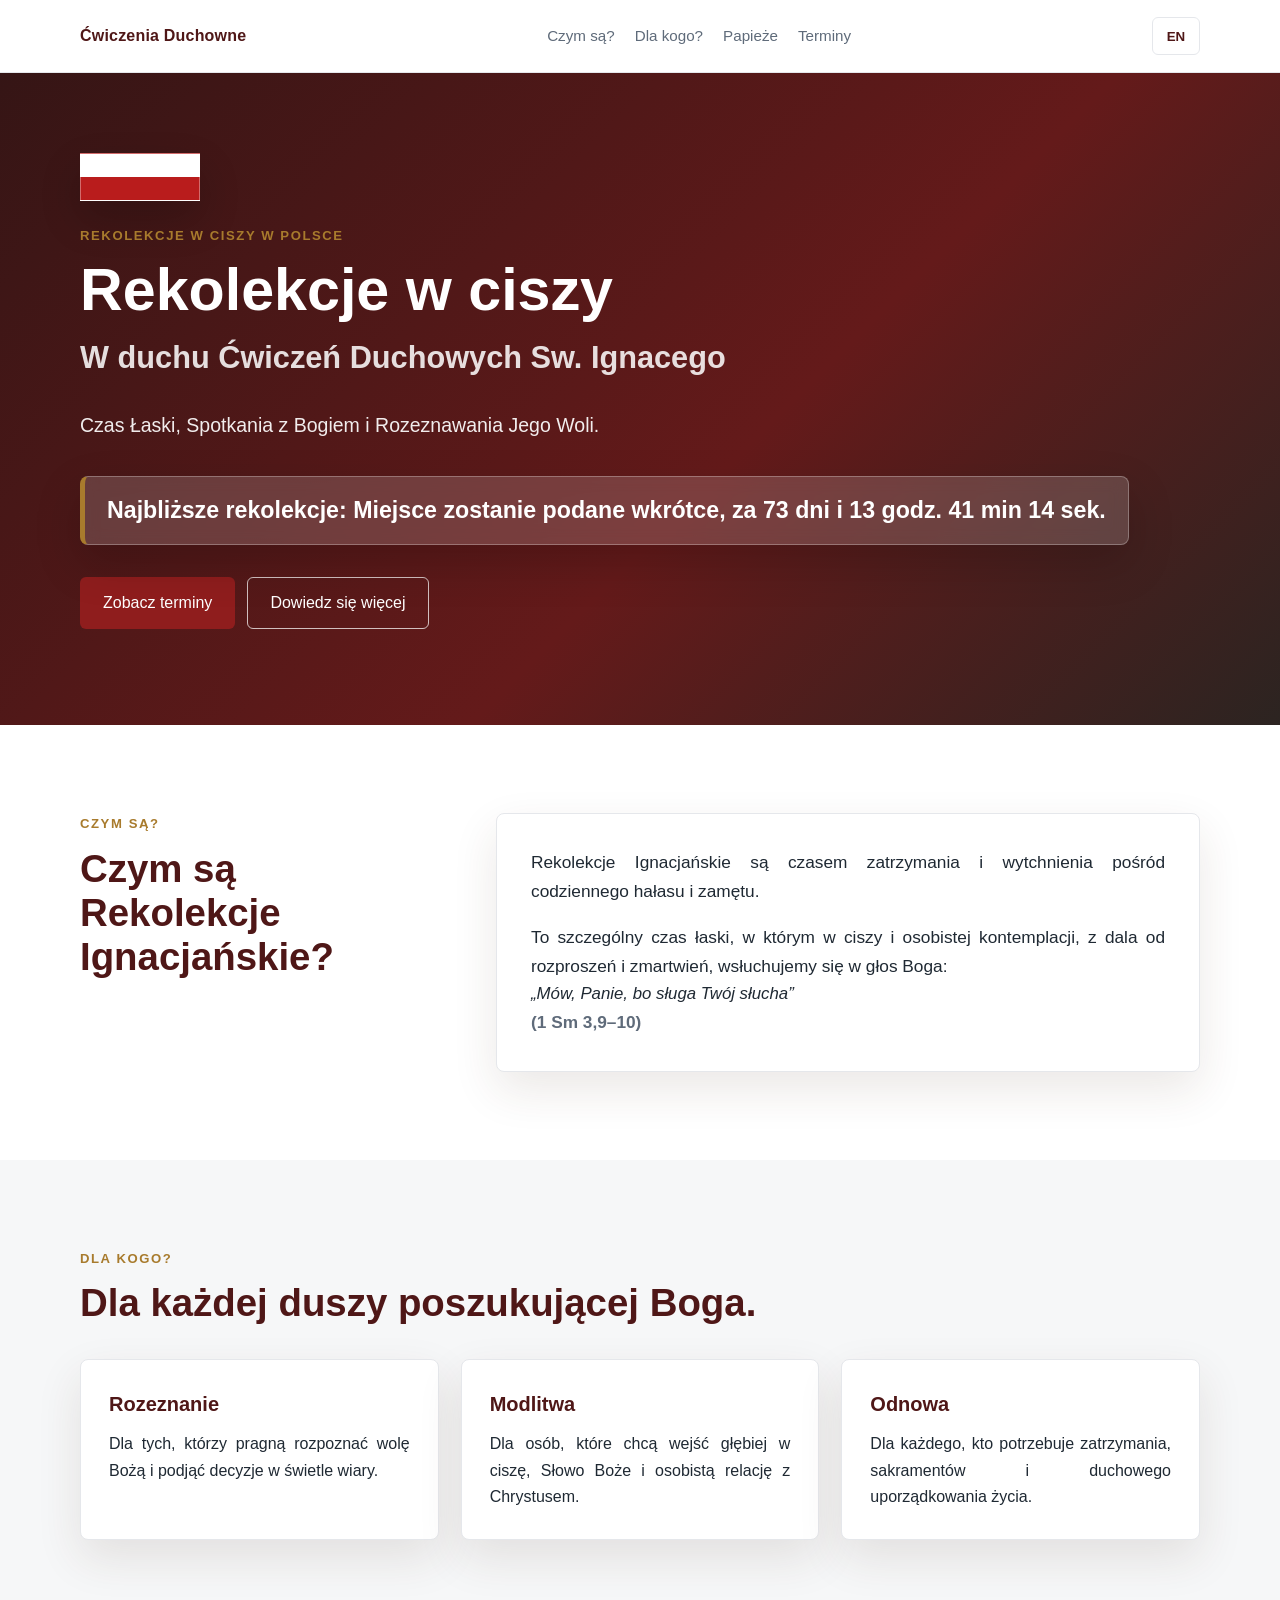
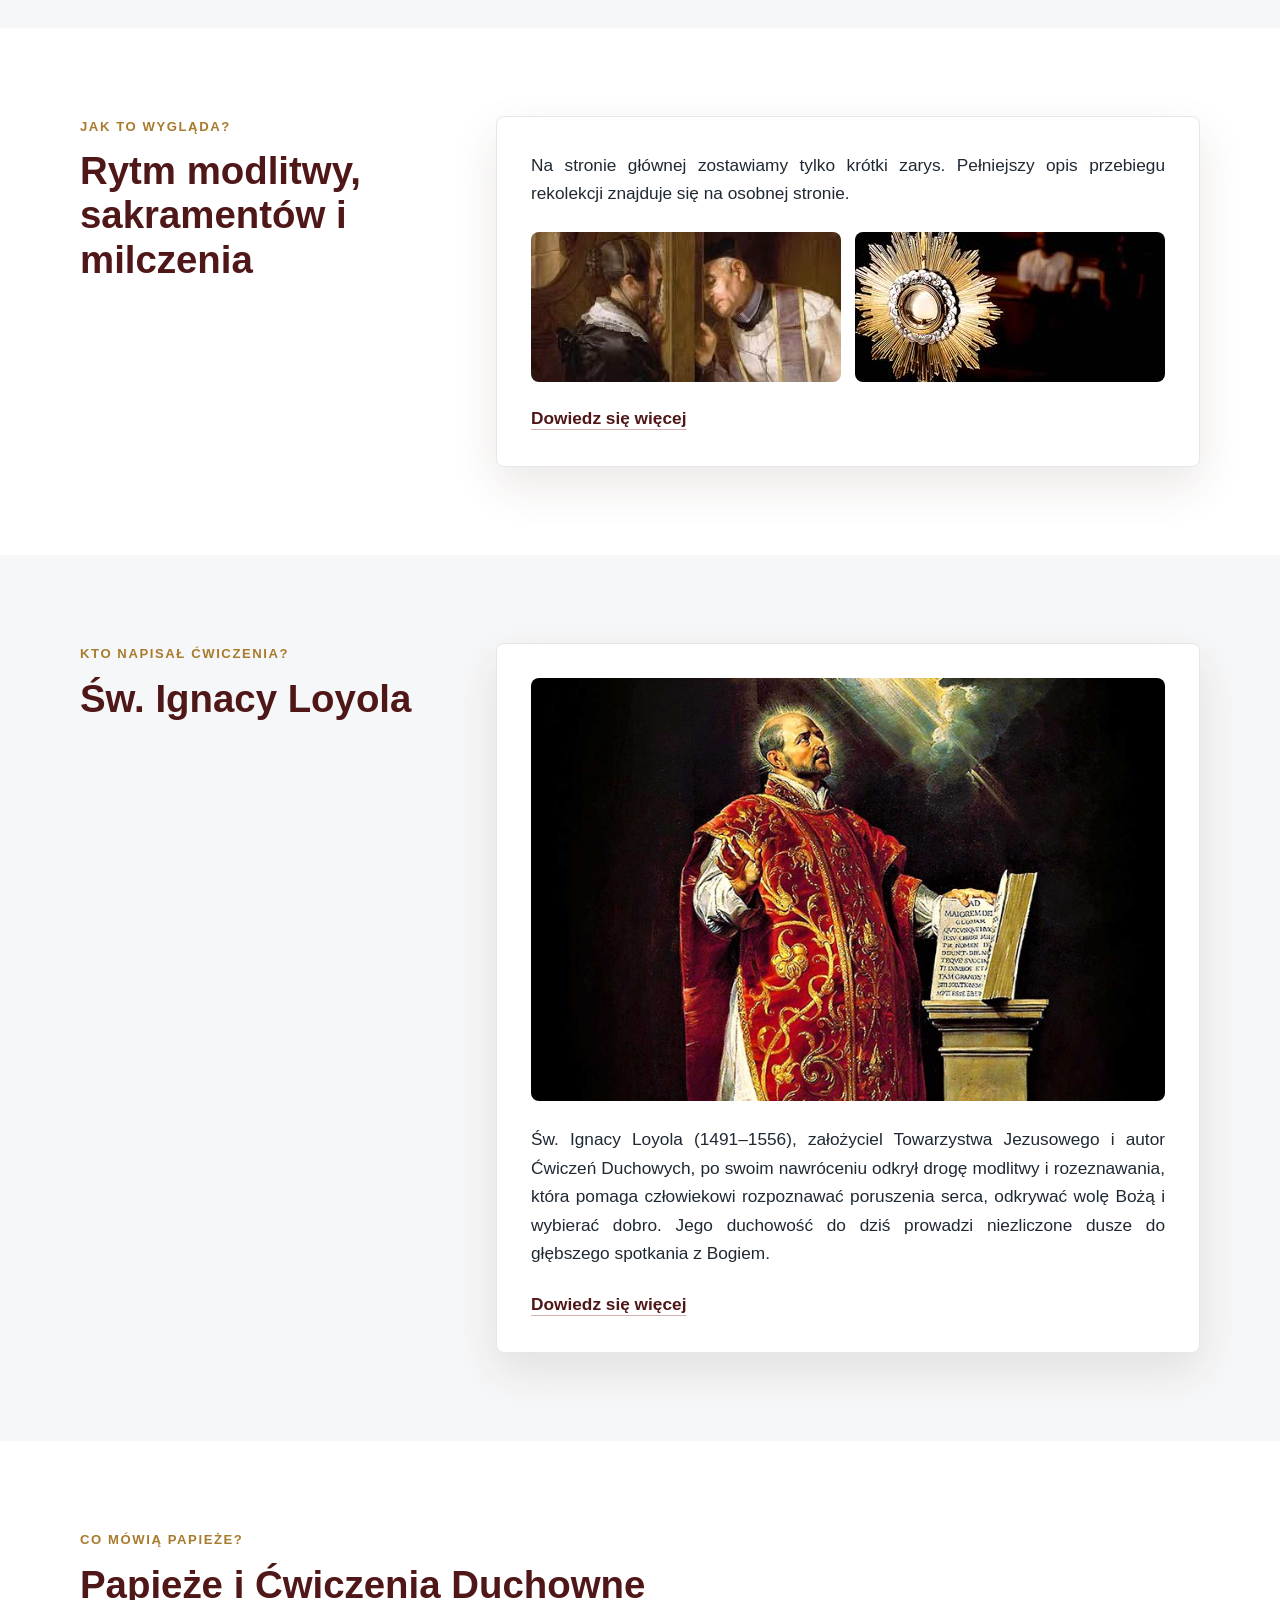
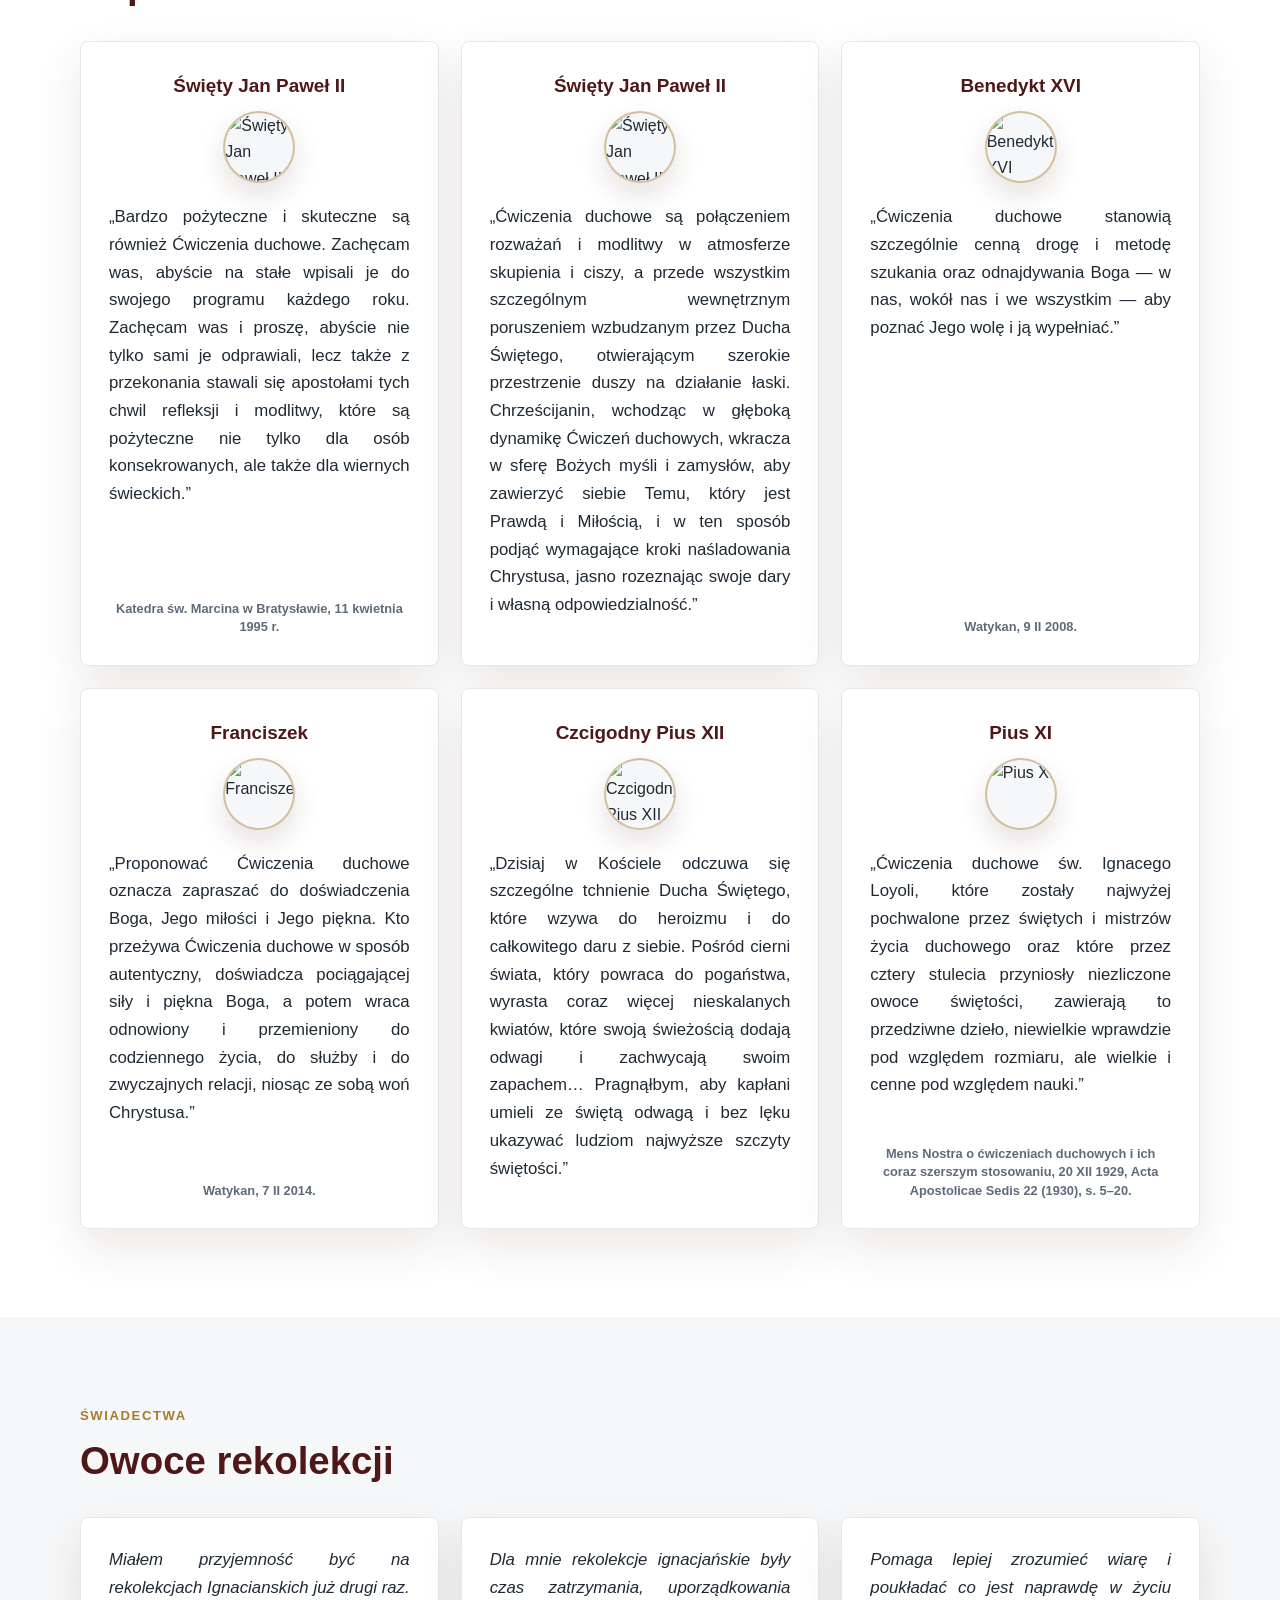
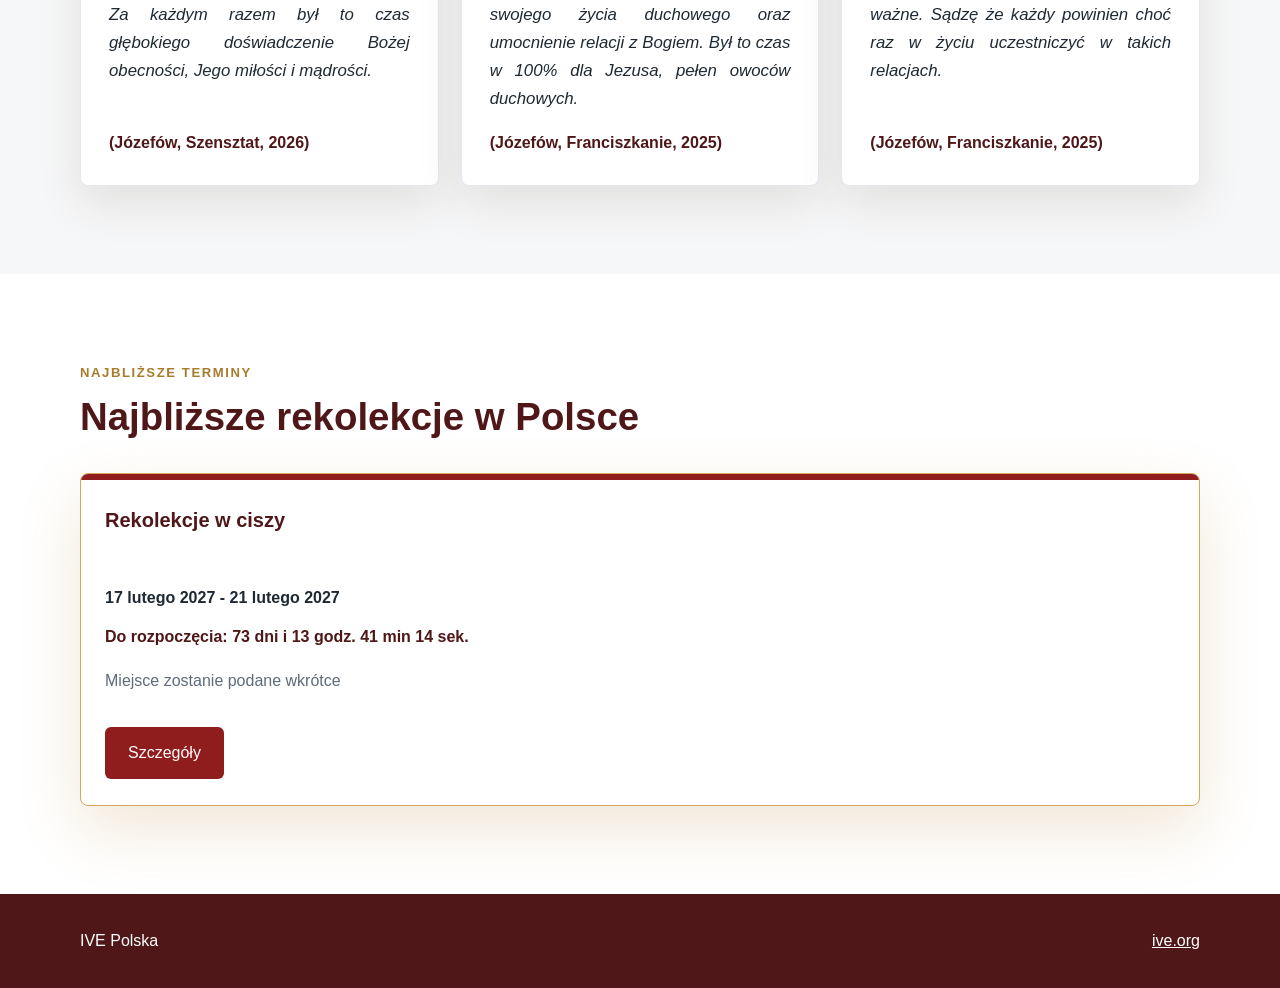
==== commit d3f32908: "update" ====
--- a/index.html
+++ b/index.html
@@ -3,7 +3,7 @@
 <head>
   <meta charset="UTF-8" />
   <meta name="viewport" content="width=device-width, initial-scale=1.0" />
-  <title>Ćwiczenia Duchowne w Polsce | Rekolekcje Ignacjańskie IVE</title>
+  <title>Rekolekcje w ciszy | IVE Polska</title>
   <meta name="description" content="Rekolekcje Ignacjańskie w ciszy organizowane przez misjonarzy Instytutu Słowa Wcielonego w Polsce. Sprawdź aktualne terminy Ćwiczeń Duchownych." />
   <meta name="keywords" content="Ćwiczenia Duchowne, Rekolekcje Ignacjańskie, IVE Polska, św. Ignacy Loyola, rekolekcje w ciszy, rekolekcje katolickie" />
   <meta name="author" content="IVE Polska" />
@@ -12,14 +12,14 @@
   <link rel="canonical" href="https://ivepolska.github.io/retiros/" />
 
   <meta property="og:type" content="website" />
-  <meta property="og:title" content="Ćwiczenia Duchowne w Polsce" />
+  <meta property="og:title" content="Rekolekcje w ciszy" />
   <meta property="og:description" content="Czas łaski, spotkania z Bogiem i rozeznawania Jego woli." />
   <meta property="og:url" content="https://ivepolska.github.io/retiros/" />
   <meta property="og:locale" content="pl_PL" />
   <meta property="og:site_name" content="Ćwiczenia Duchowne IVE Polska" />
 
   <meta name="twitter:card" content="summary_large_image" />
-  <meta name="twitter:title" content="Ćwiczenia Duchowne w Polsce" />
+  <meta name="twitter:title" content="Rekolekcje w ciszy" />
   <meta name="twitter:description" content="Rekolekcje Ignacjańskie w ciszy organizowane przez misjonarzy IVE w Polsce." />
 
   <link rel="stylesheet" href="css/style.css" />
@@ -52,8 +52,8 @@
       <div class="container hero-content">
         <div class="poland-mark" aria-hidden="true"></div>
         <p class="eyebrow" data-i18n="hero_eyebrow">Rekolekcje w ciszy w Polsce</p>
-        <h1 data-i18n="hero_title">Ćwiczenia Duchowne</h1>
-        <p class="hero-subtitle" data-i18n="hero_subtitle">według św. Ignacego Loyoli</p>
+        <h1 data-i18n="hero_title">Rekolekcje w ciszy</h1>
+        <p class="hero-subtitle" data-i18n="hero_subtitle">W duchu Ćwiczeń Duchowych Sw. Ignacego</p>
         <p class="hero-lead" data-i18n="hero_lead">Czas Łaski, Spotkania z Bogiem i Rozeznawania Jego Woli.</p>
         <div id="countdown" class="countdown" aria-live="polite"></div>
         <div class="hero-actions">
@@ -150,7 +150,7 @@
       <div class="container">
         <div class="section-heading">
           <div>
-            <p class="section-kicker" data-i18n="events_kicker">Terminy w bieżącym roku</p>
+            <p class="section-kicker" data-i18n="events_kicker">Najbliższe terminy</p>
             <h2 data-i18n="events_title">Najbliższe rekolekcje w Polsce</h2>
           </div>
         </div>
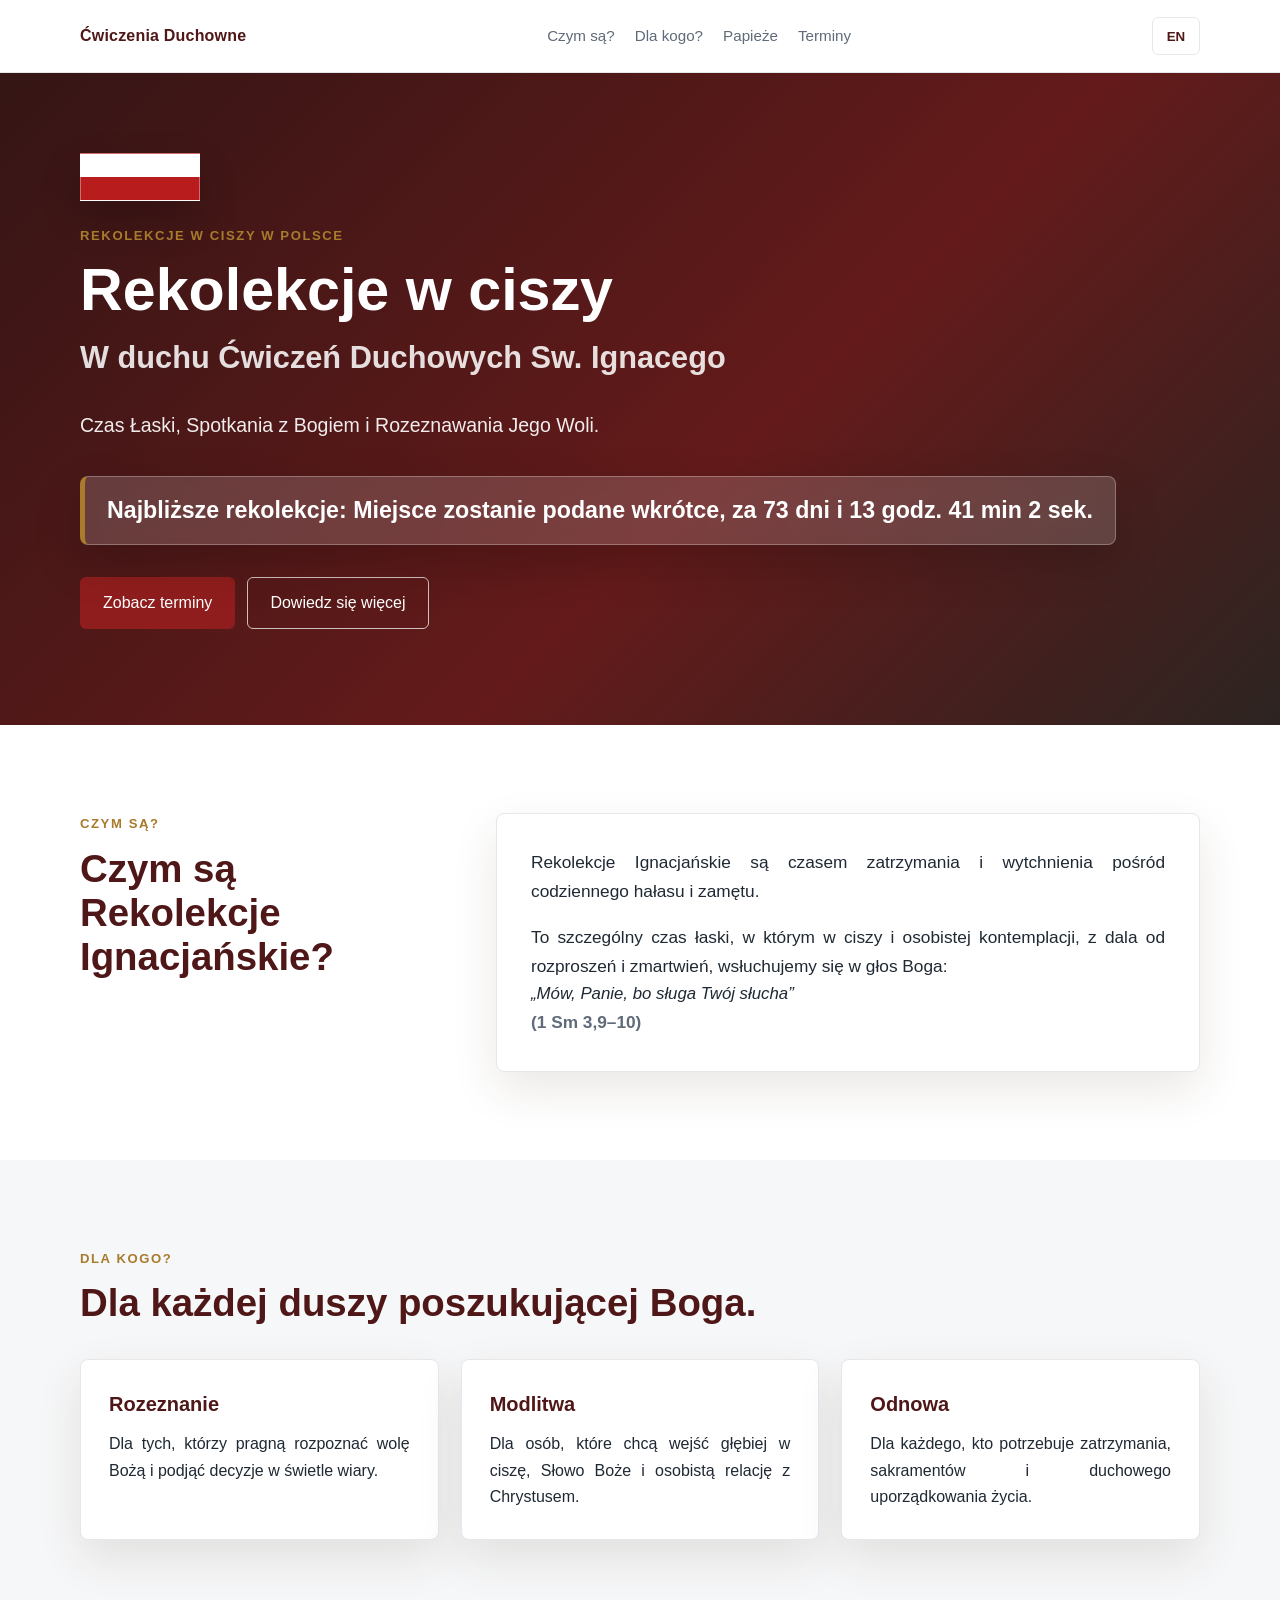
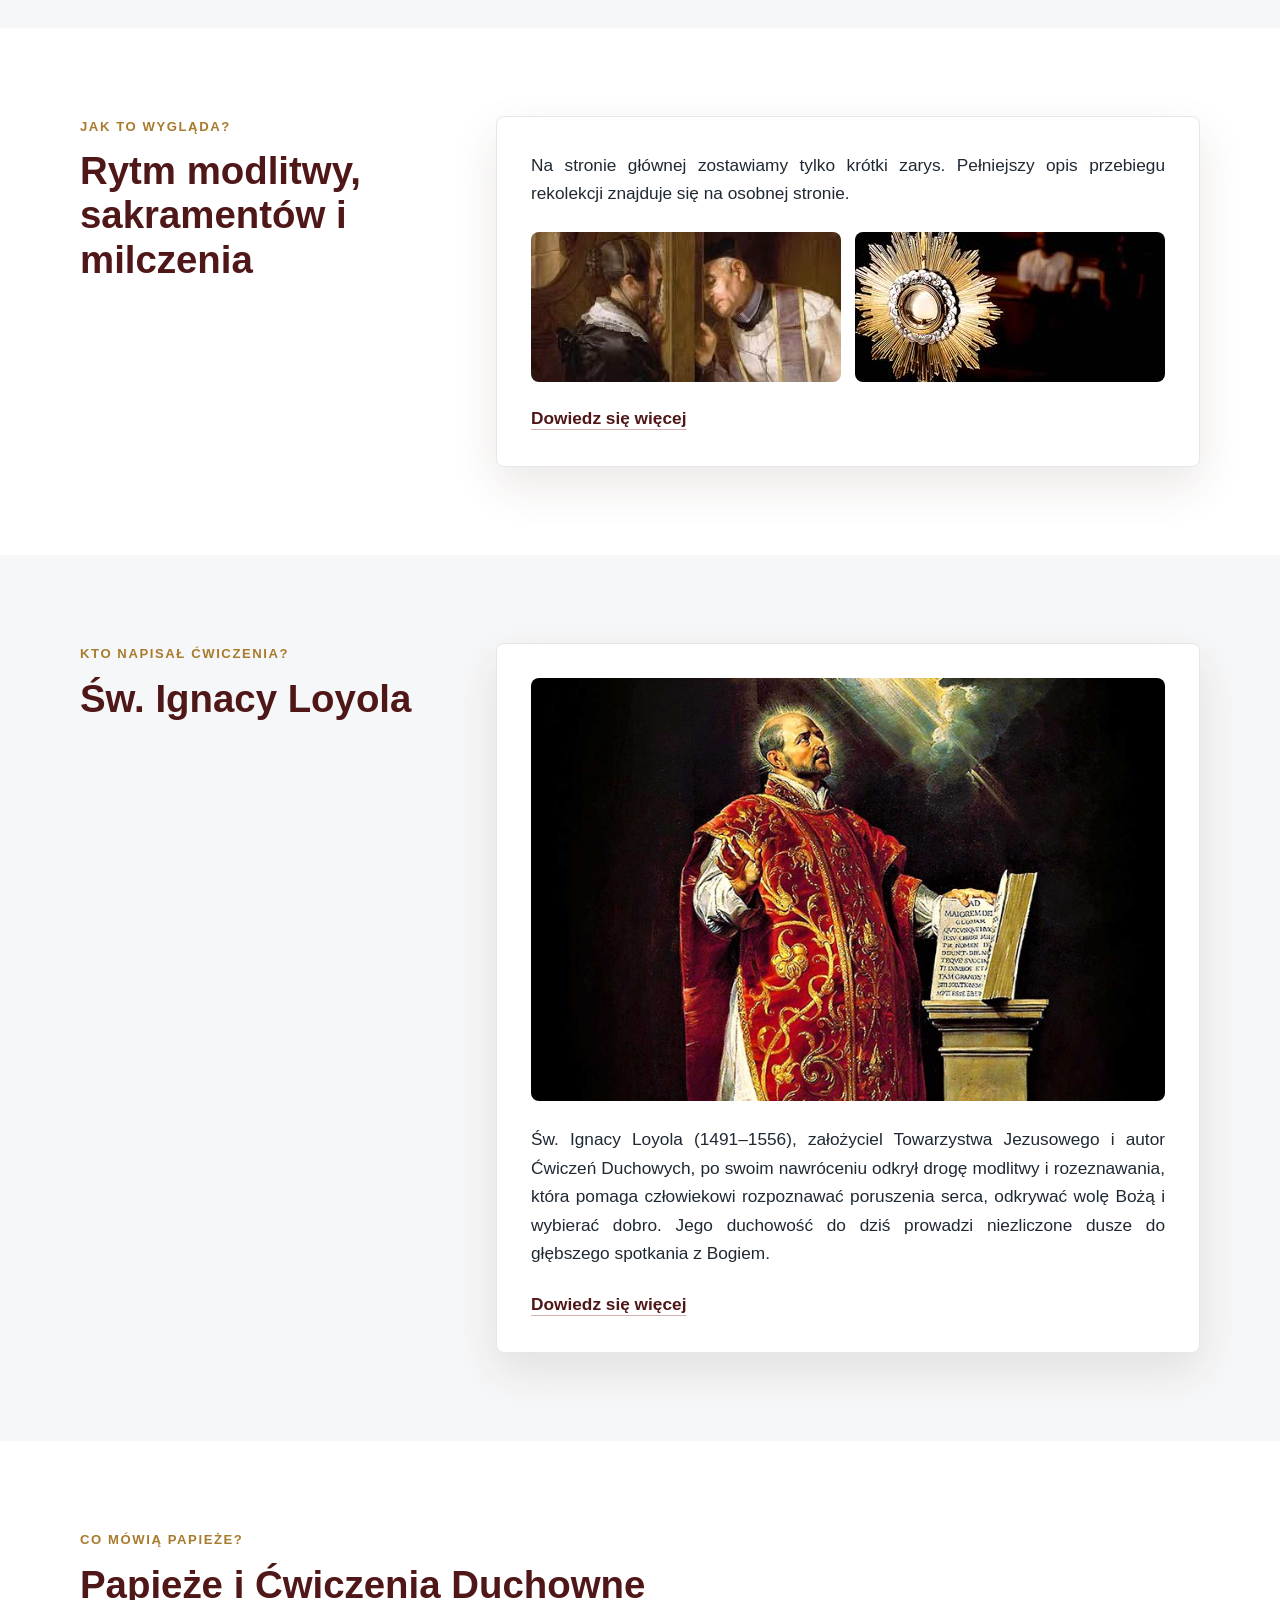
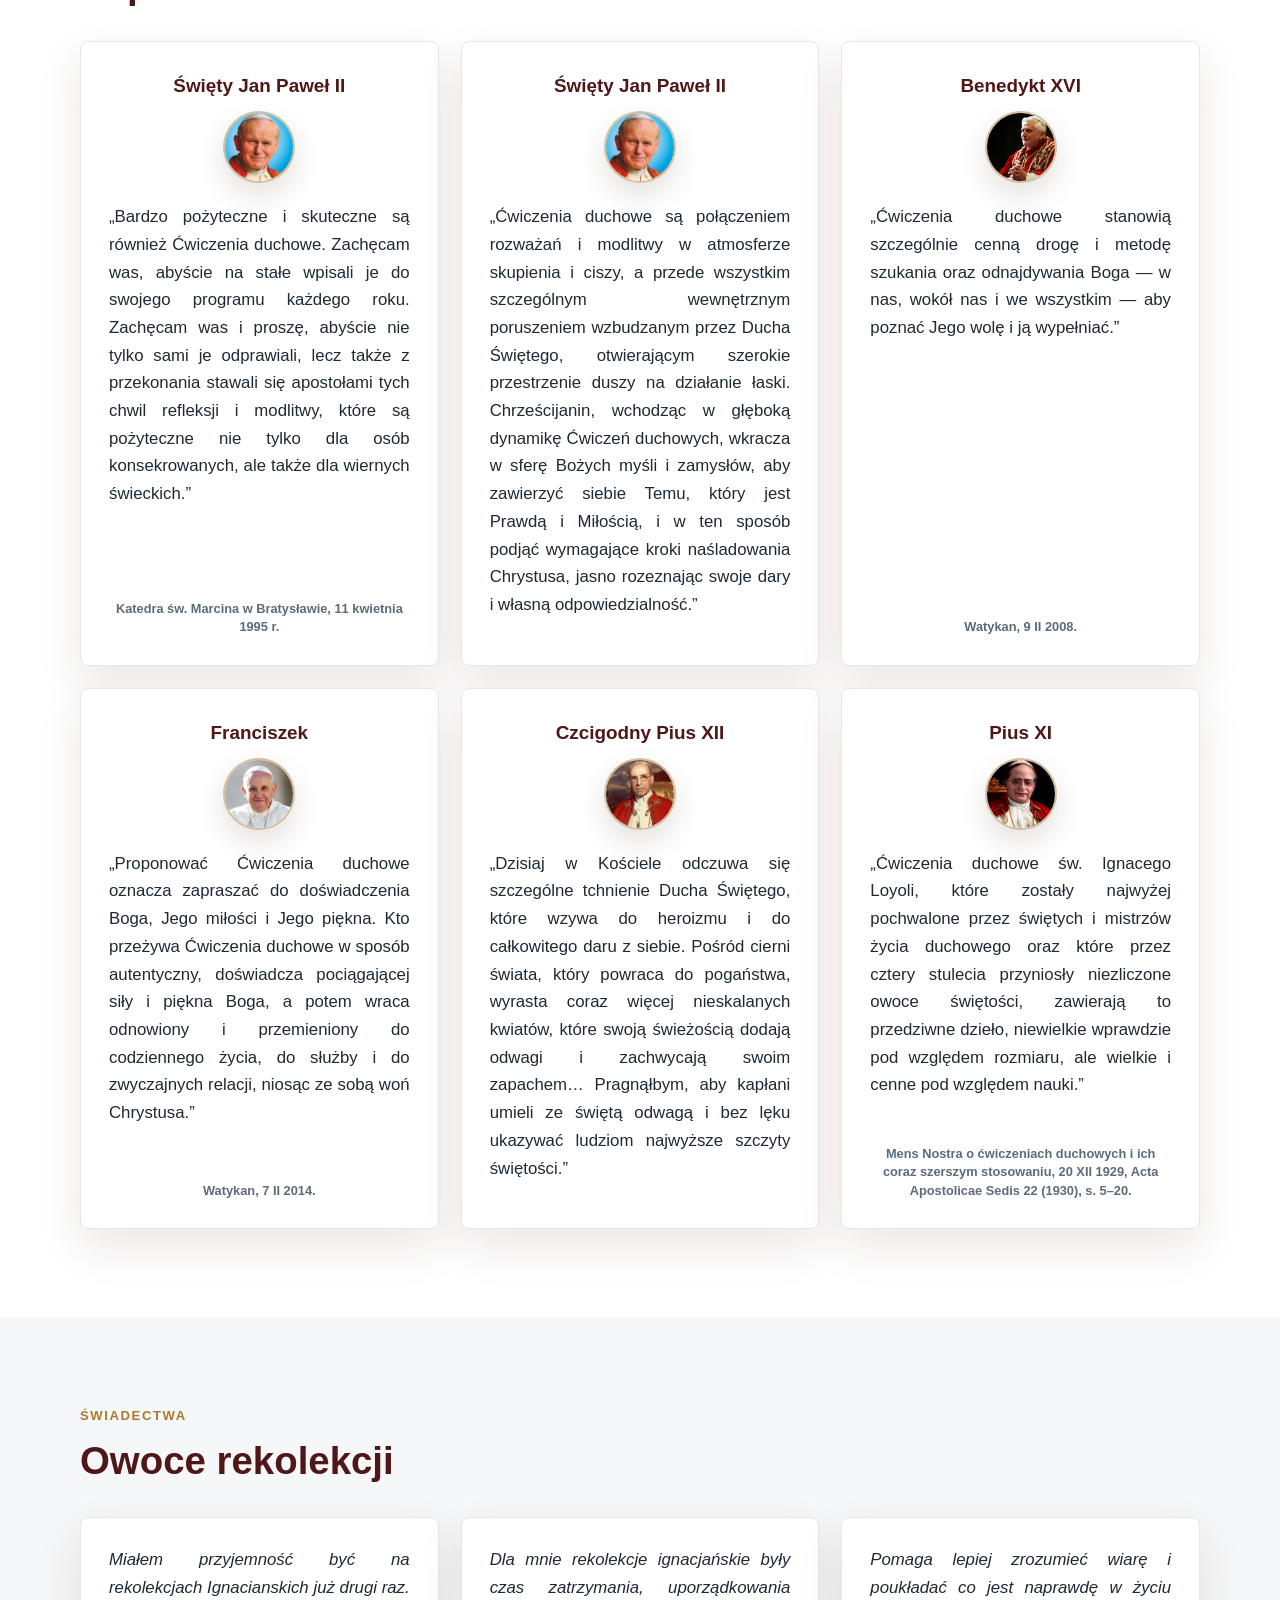
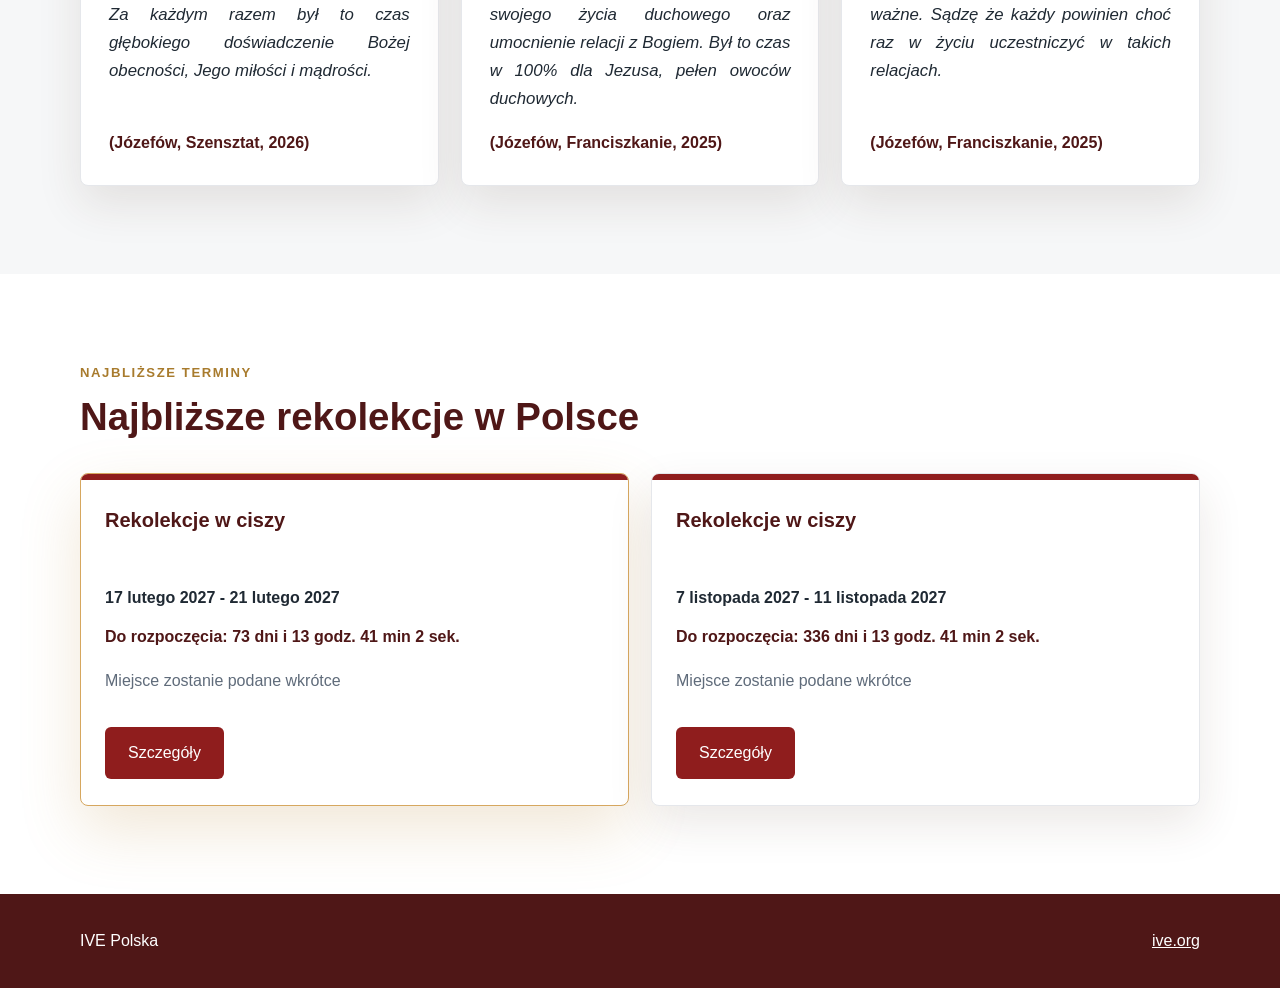
==== commit bc8ea888: "dominio" ====
--- a/index.html
+++ b/index.html
@@ -9,12 +9,12 @@
   <meta name="author" content="IVE Polska" />
   <meta name="robots" content="index, follow" />
   <meta name="theme-color" content="#4f1717" />
-  <link rel="canonical" href="https://ivepolska.github.io/retiros/" />
+  <link rel="canonical" href="https://slowowcielone.pl/" />
 
   <meta property="og:type" content="website" />
   <meta property="og:title" content="Rekolekcje w ciszy" />
   <meta property="og:description" content="Czas łaski, spotkania z Bogiem i rozeznawania Jego woli." />
-  <meta property="og:url" content="https://ivepolska.github.io/retiros/" />
+  <meta property="og:url" content="https://slowowcielone.pl/" />
   <meta property="og:locale" content="pl_PL" />
   <meta property="og:site_name" content="Ćwiczenia Duchowne IVE Polska" />
 
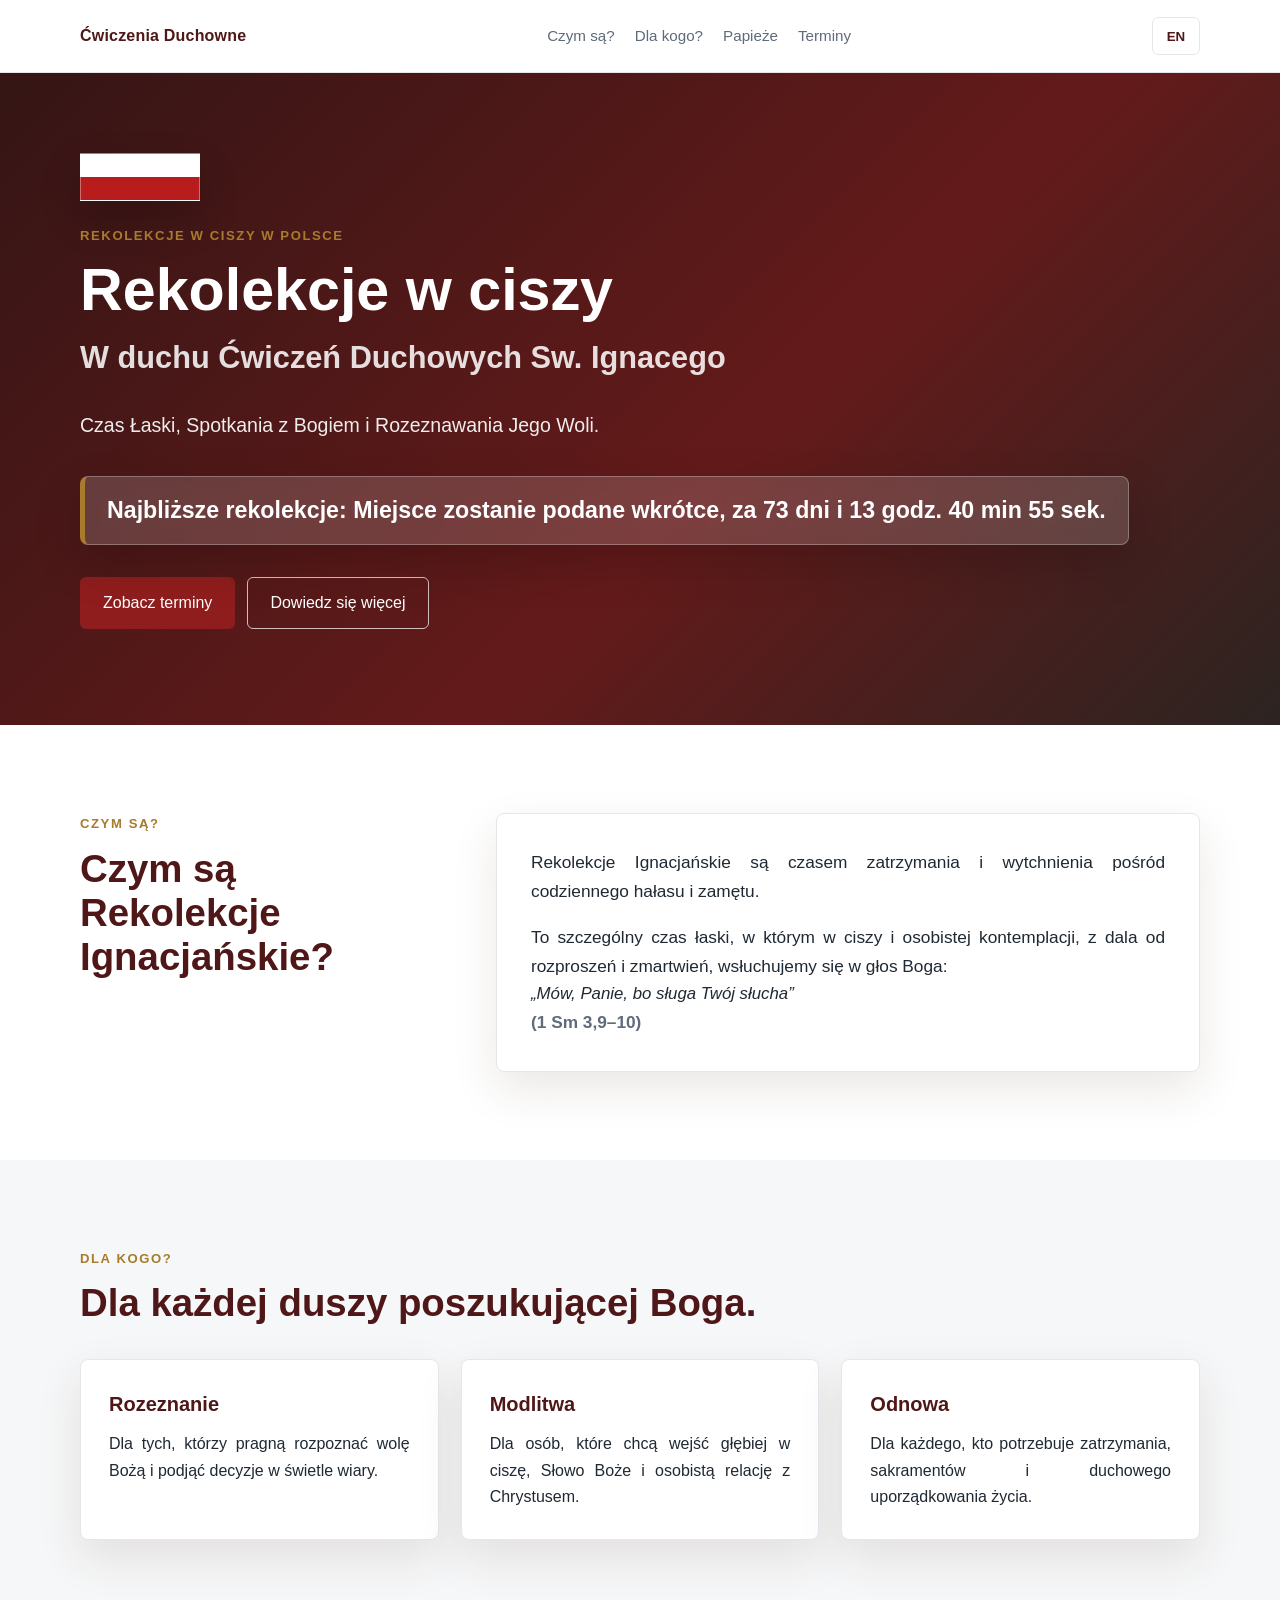
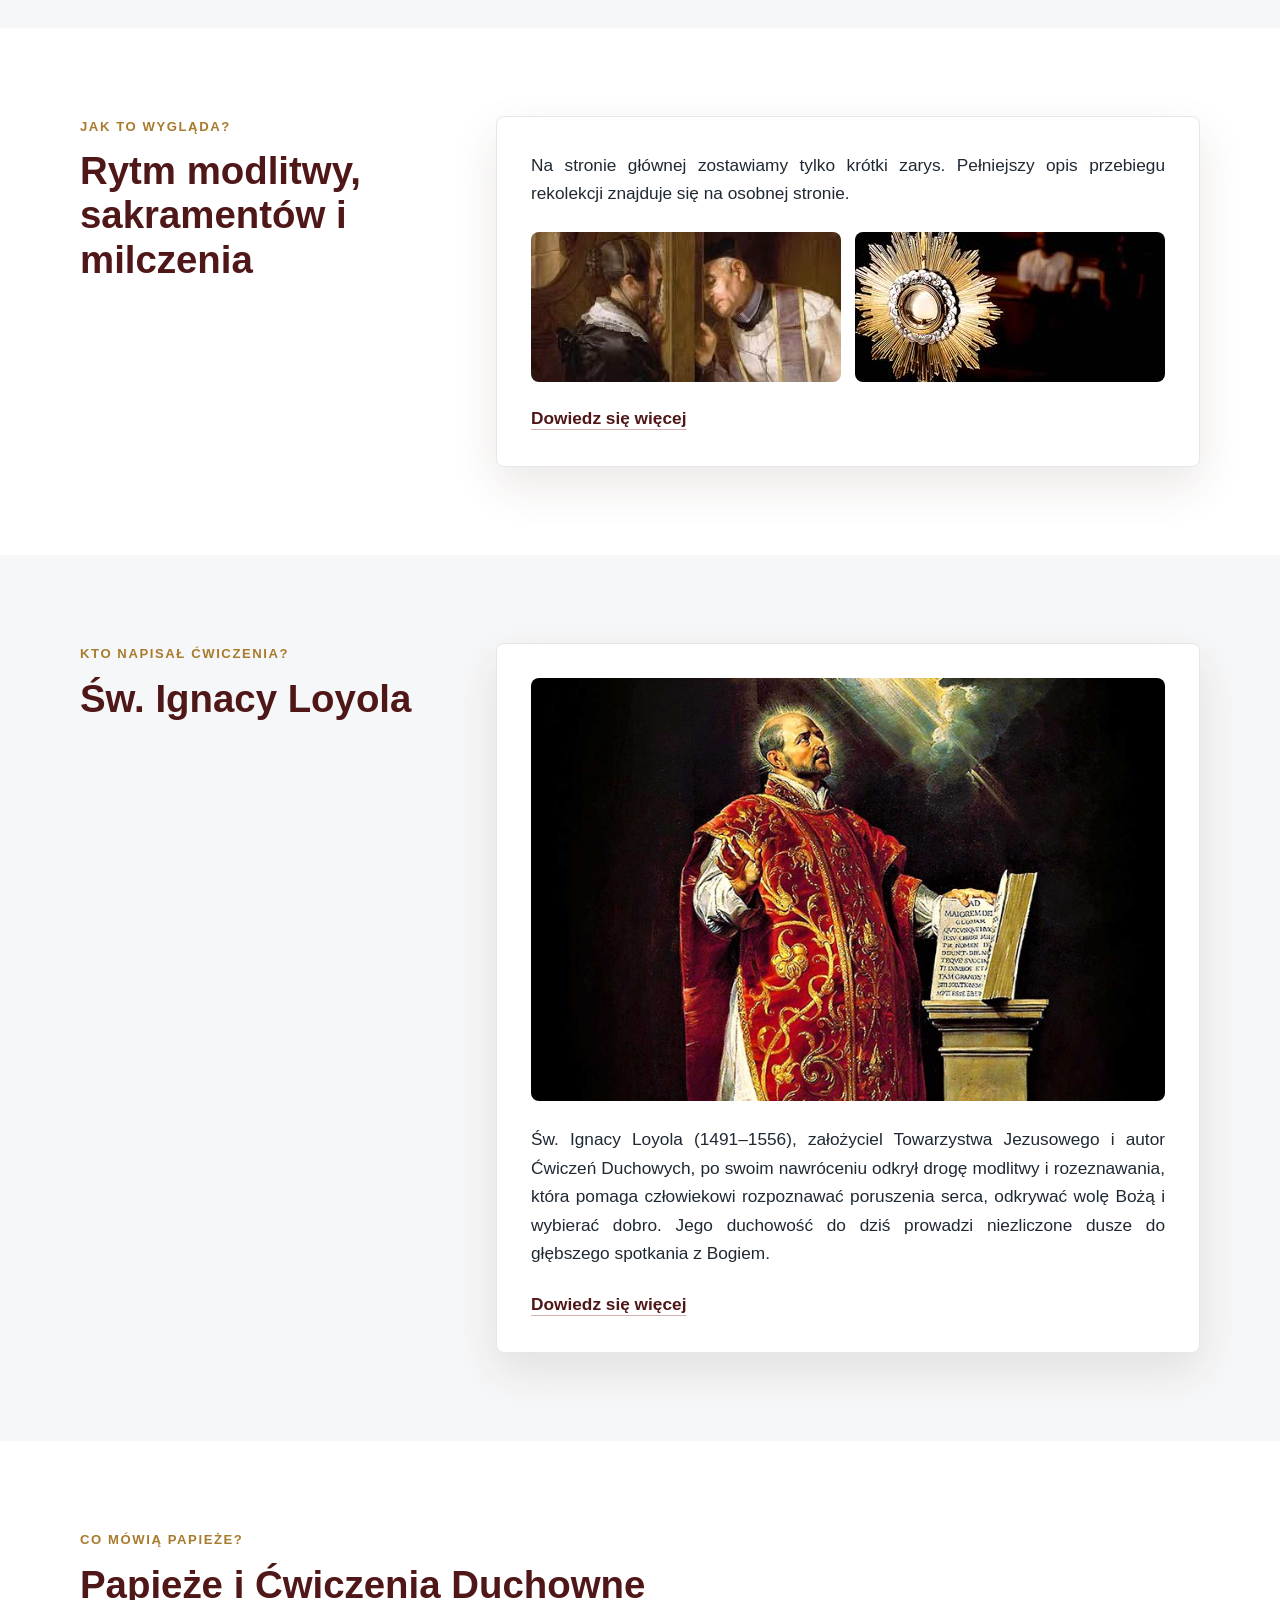
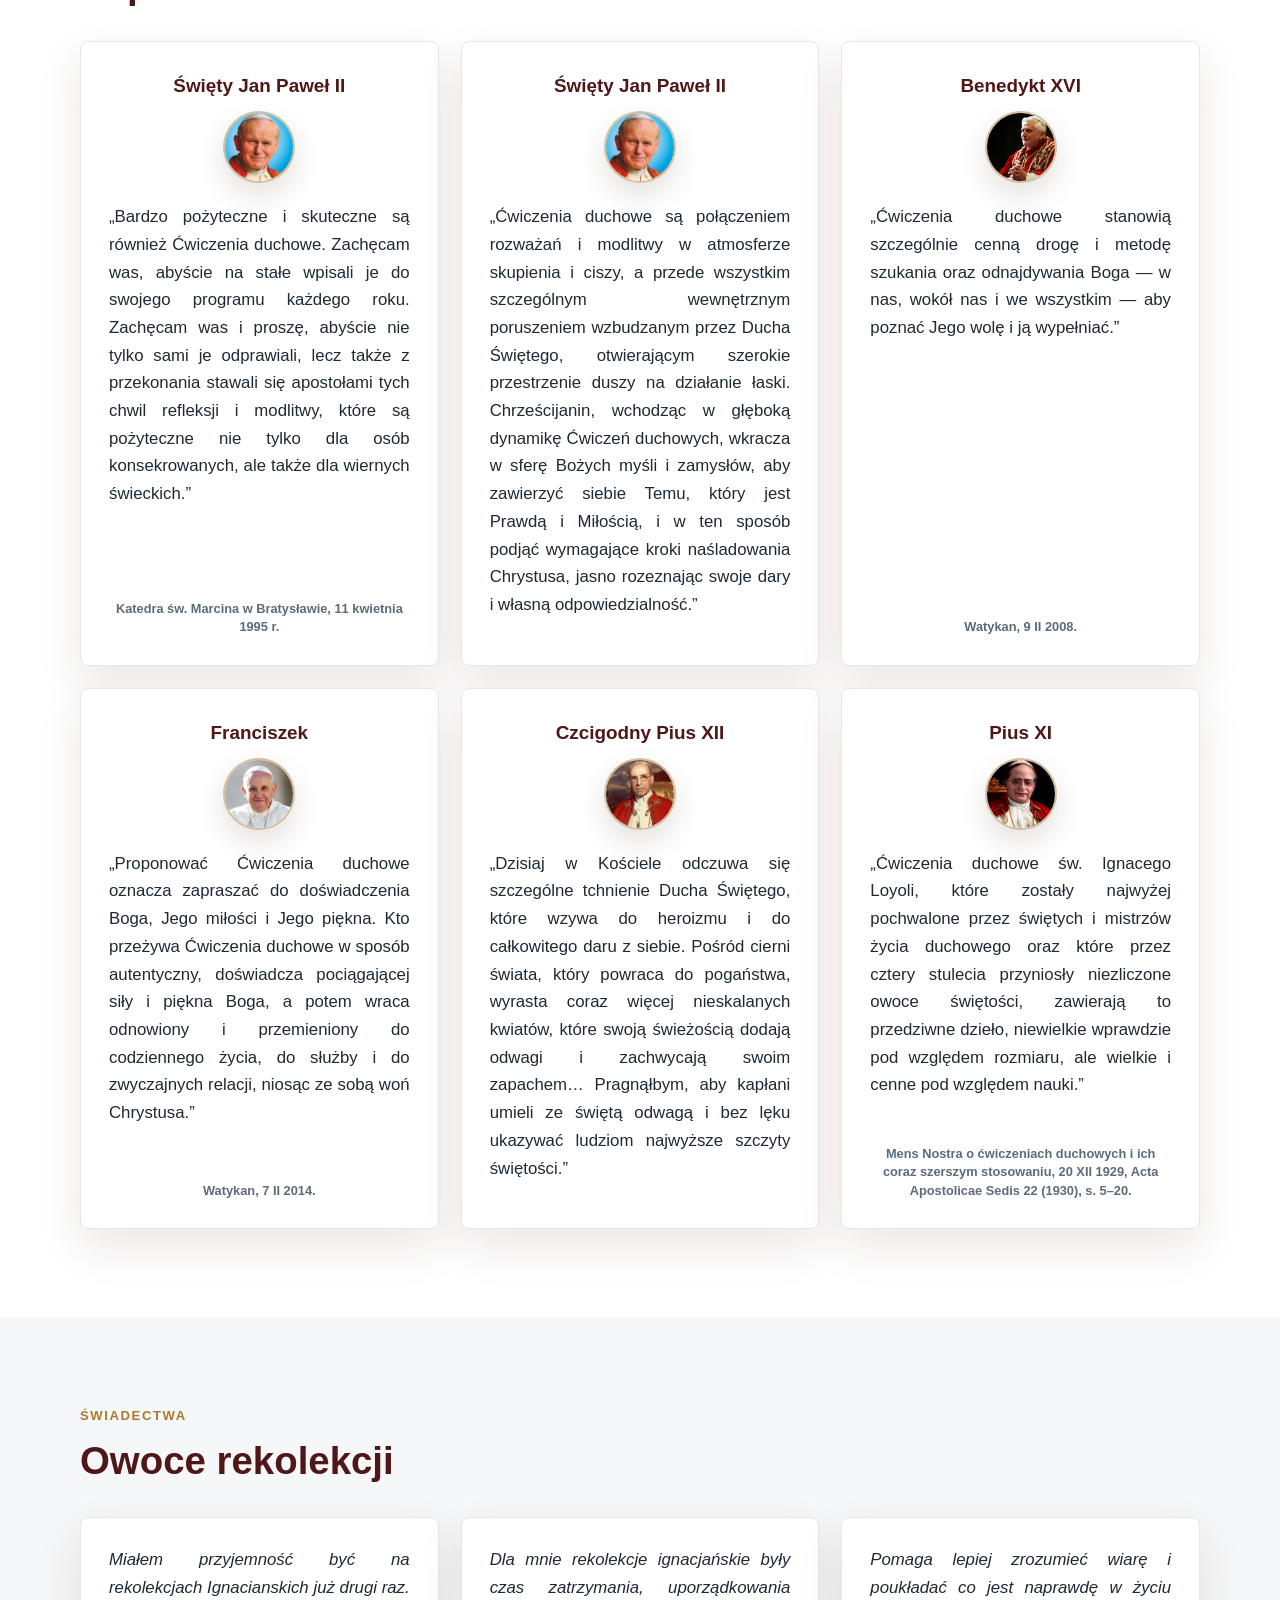
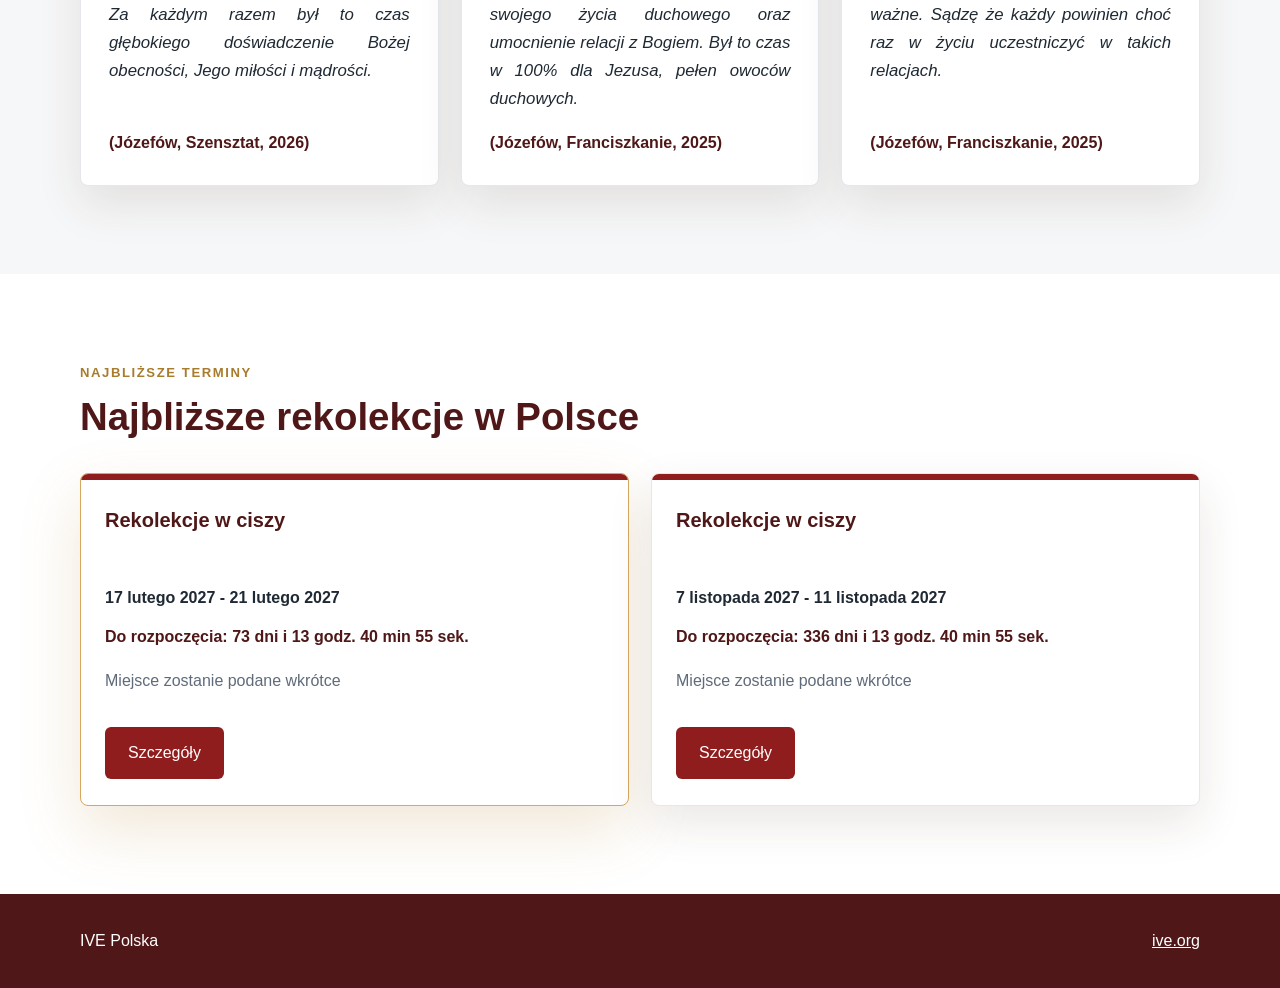
==== commit 78183343: "GA" ====
--- a/index.html
+++ b/index.html
@@ -1,6 +1,15 @@
 <!DOCTYPE html>
 <html lang="pl">
 <head>
+  <!-- Google tag (gtag.js) -->
+  <script async src="https://www.googletagmanager.com/gtag/js?id=G-7YT038RYZB"></script>
+  <script>
+    window.dataLayer = window.dataLayer || [];
+    function gtag(){dataLayer.push(arguments);}
+    gtag('js', new Date());
+
+    gtag('config', 'G-7YT038RYZB');
+  </script>  
   <meta charset="UTF-8" />
   <meta name="viewport" content="width=device-width, initial-scale=1.0" />
   <title>Rekolekcje w ciszy | IVE Polska</title>
